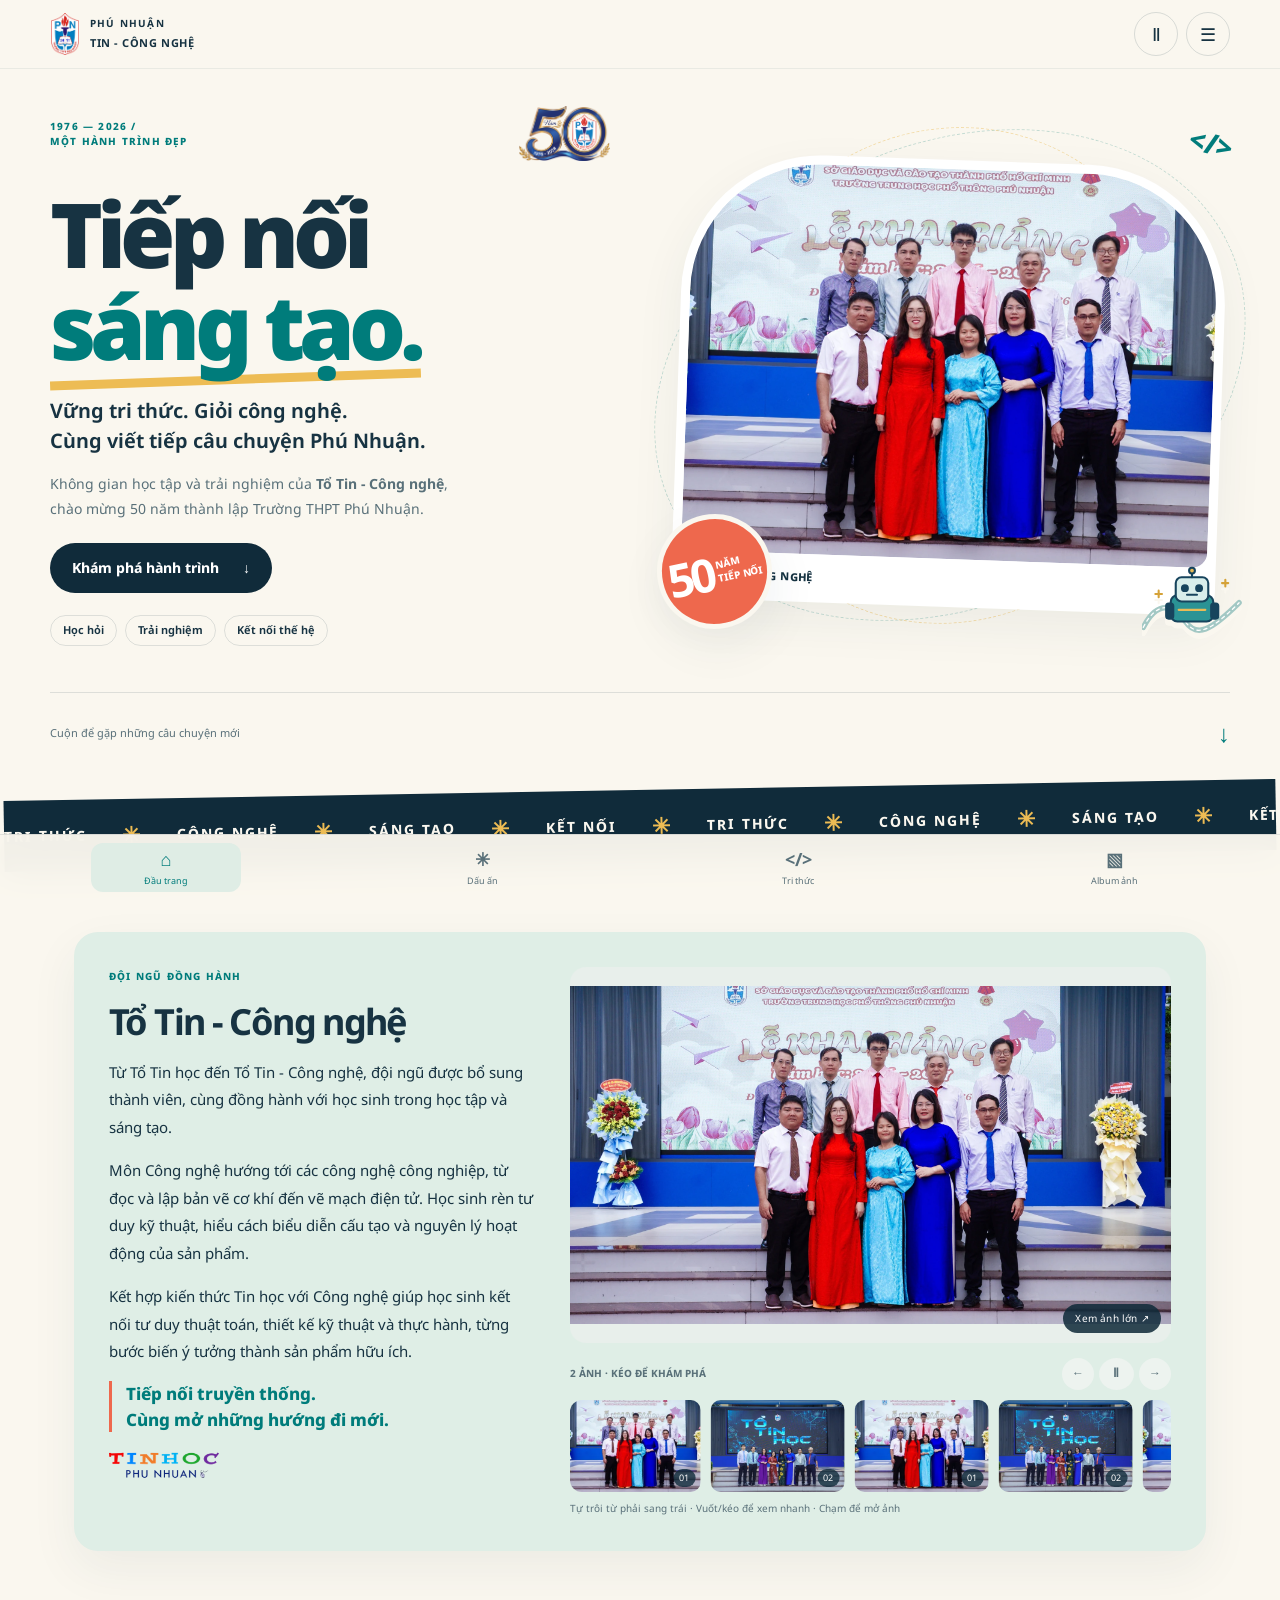
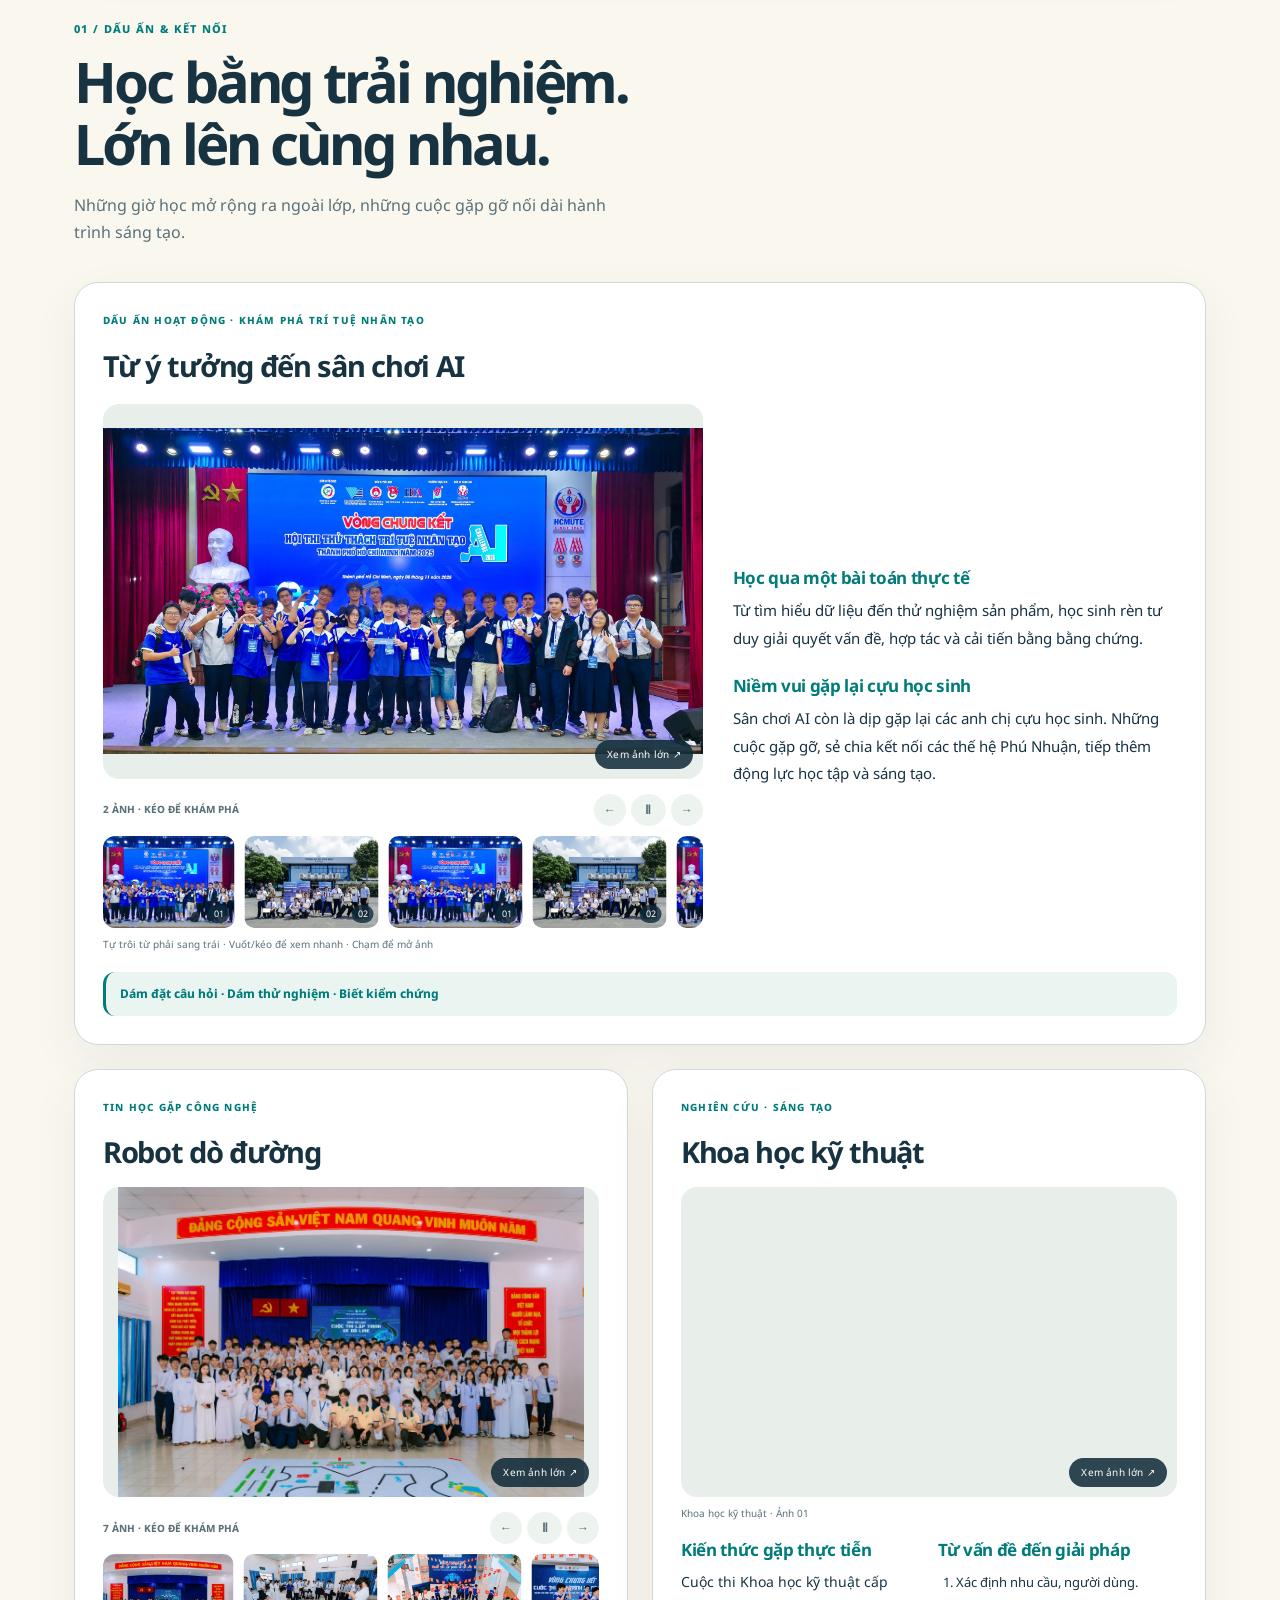
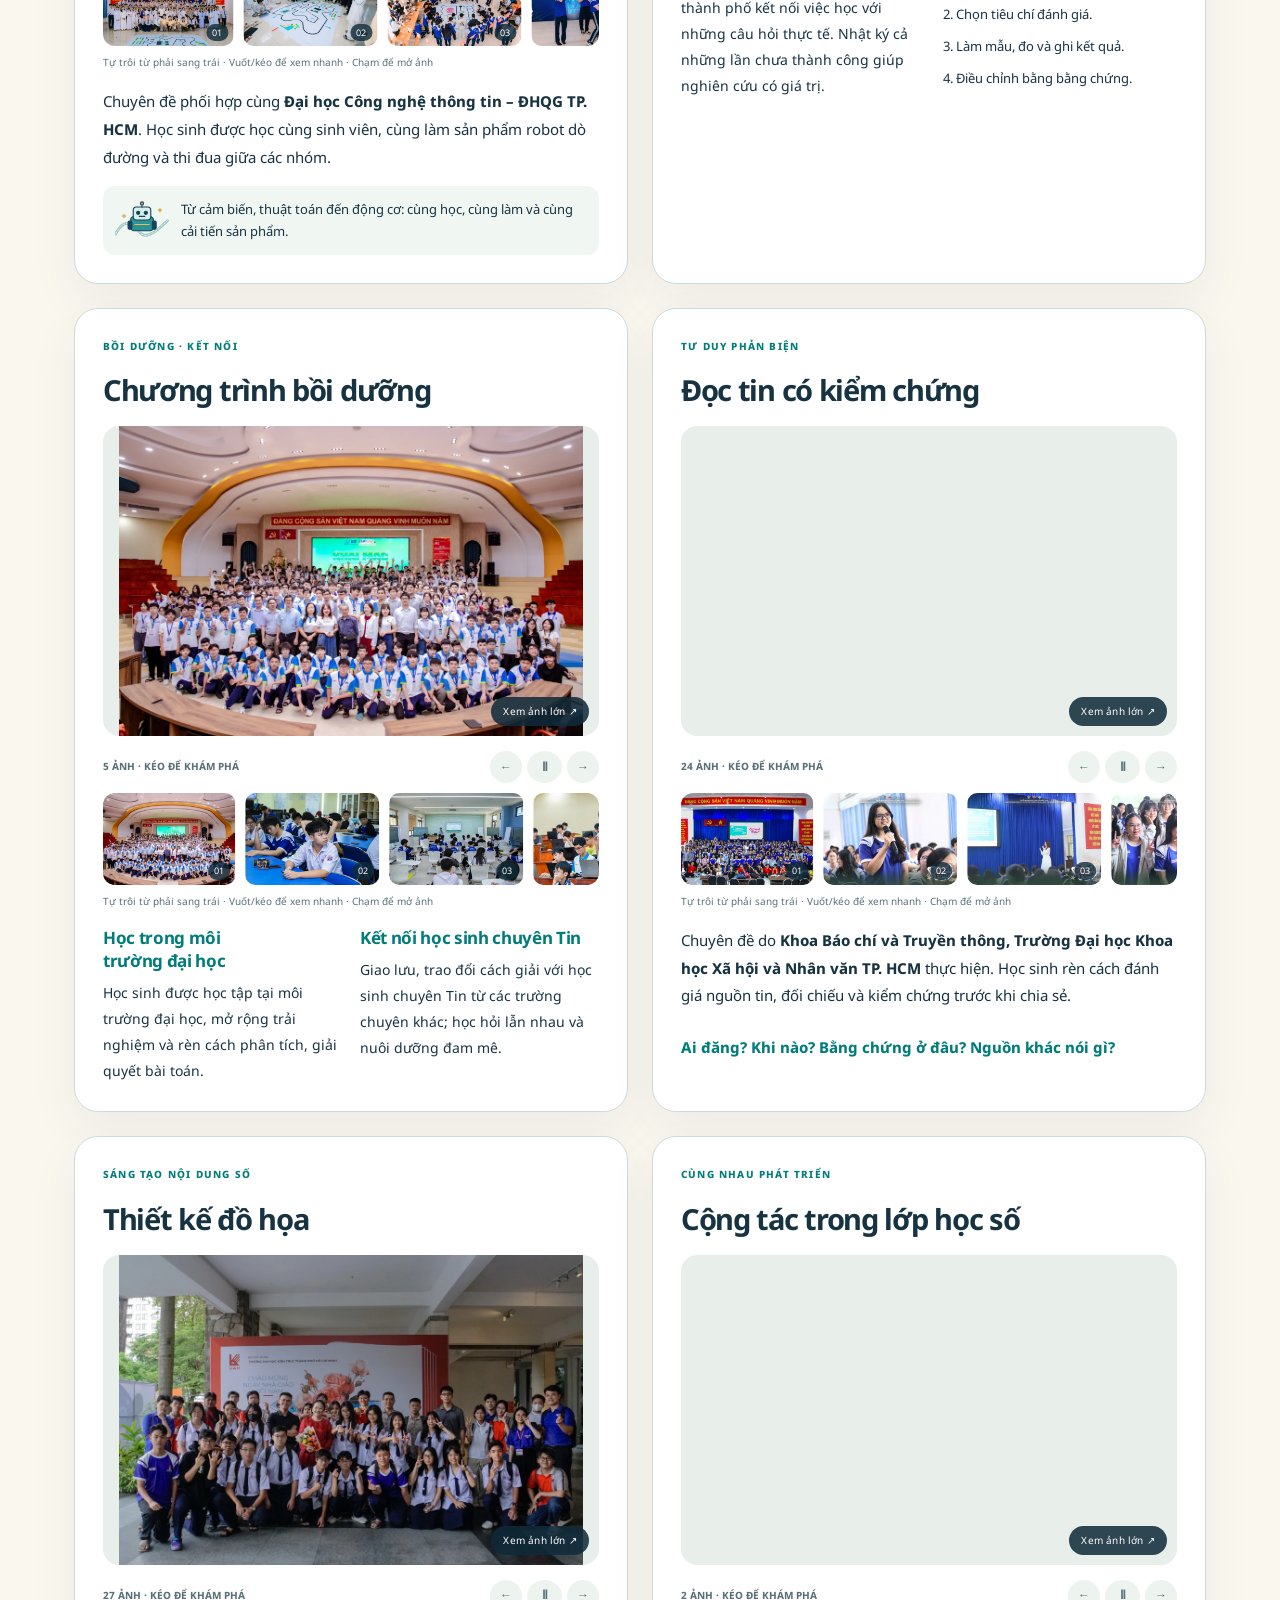
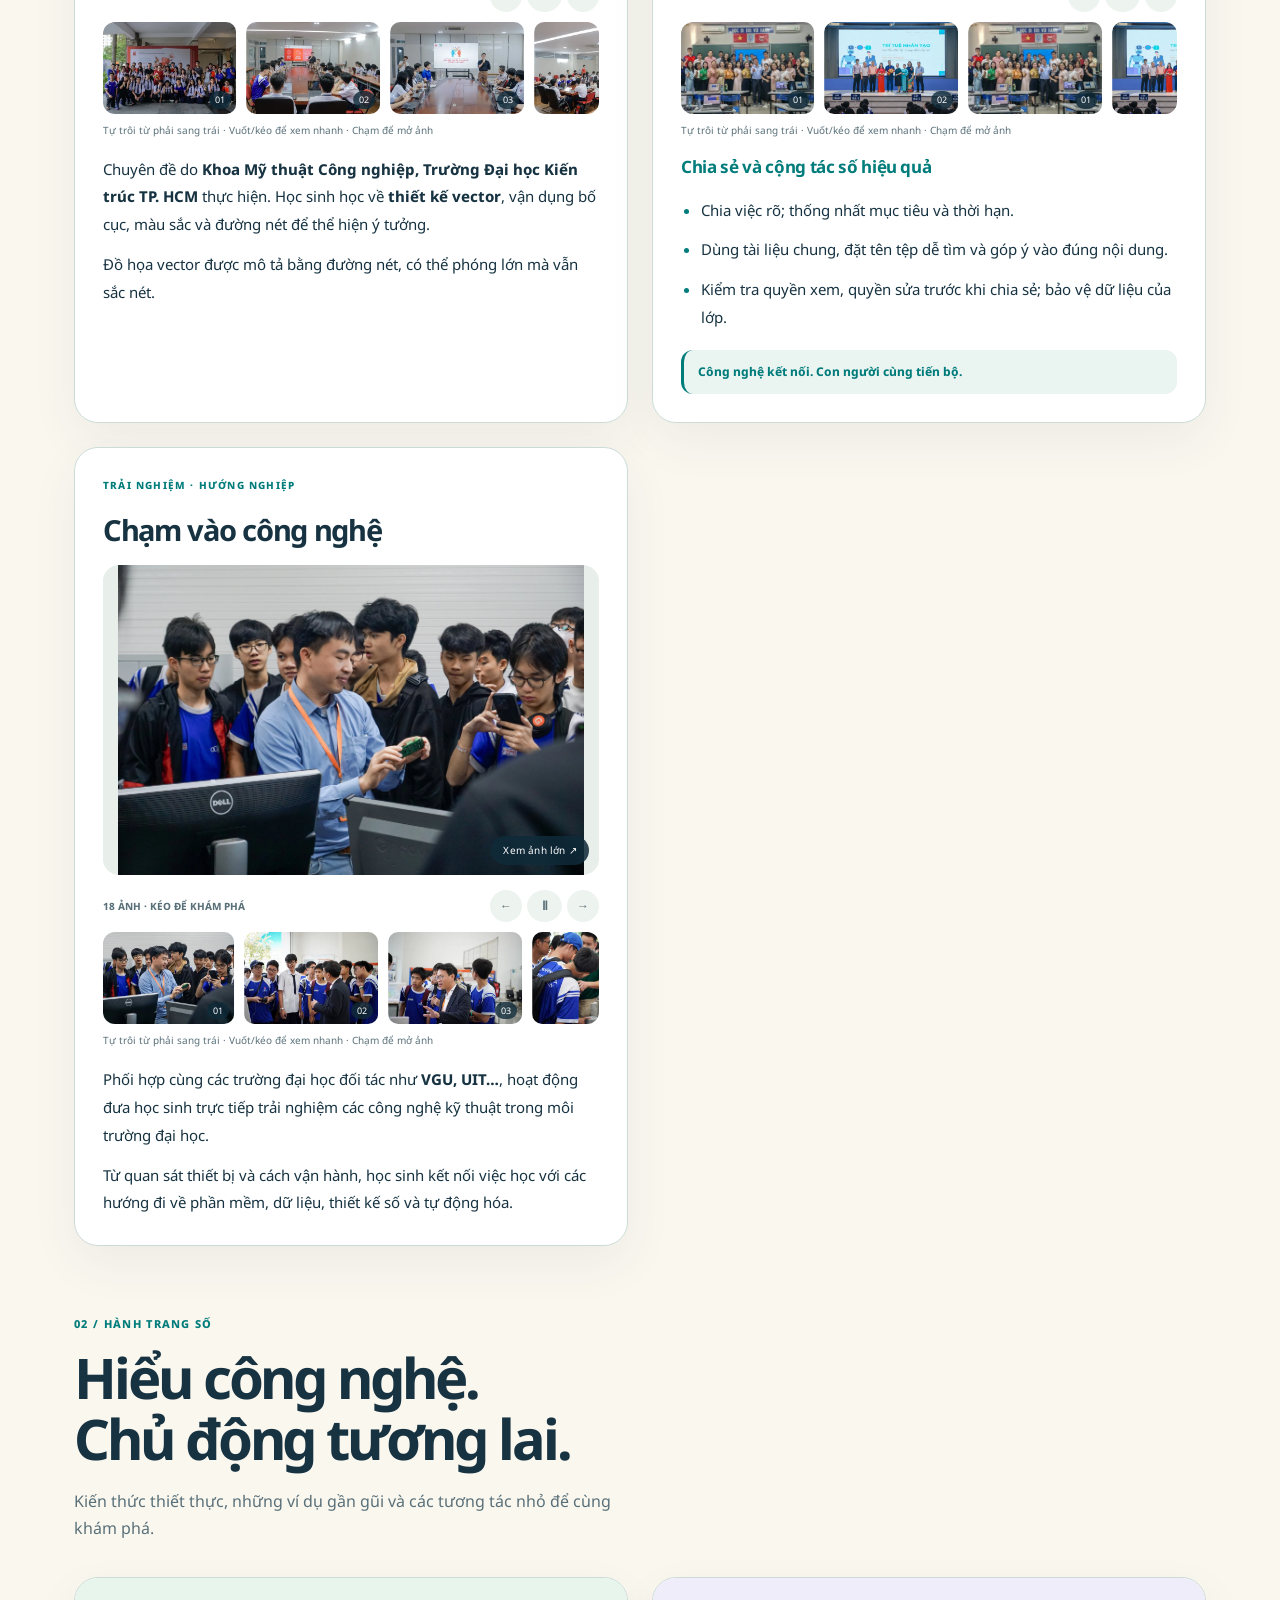
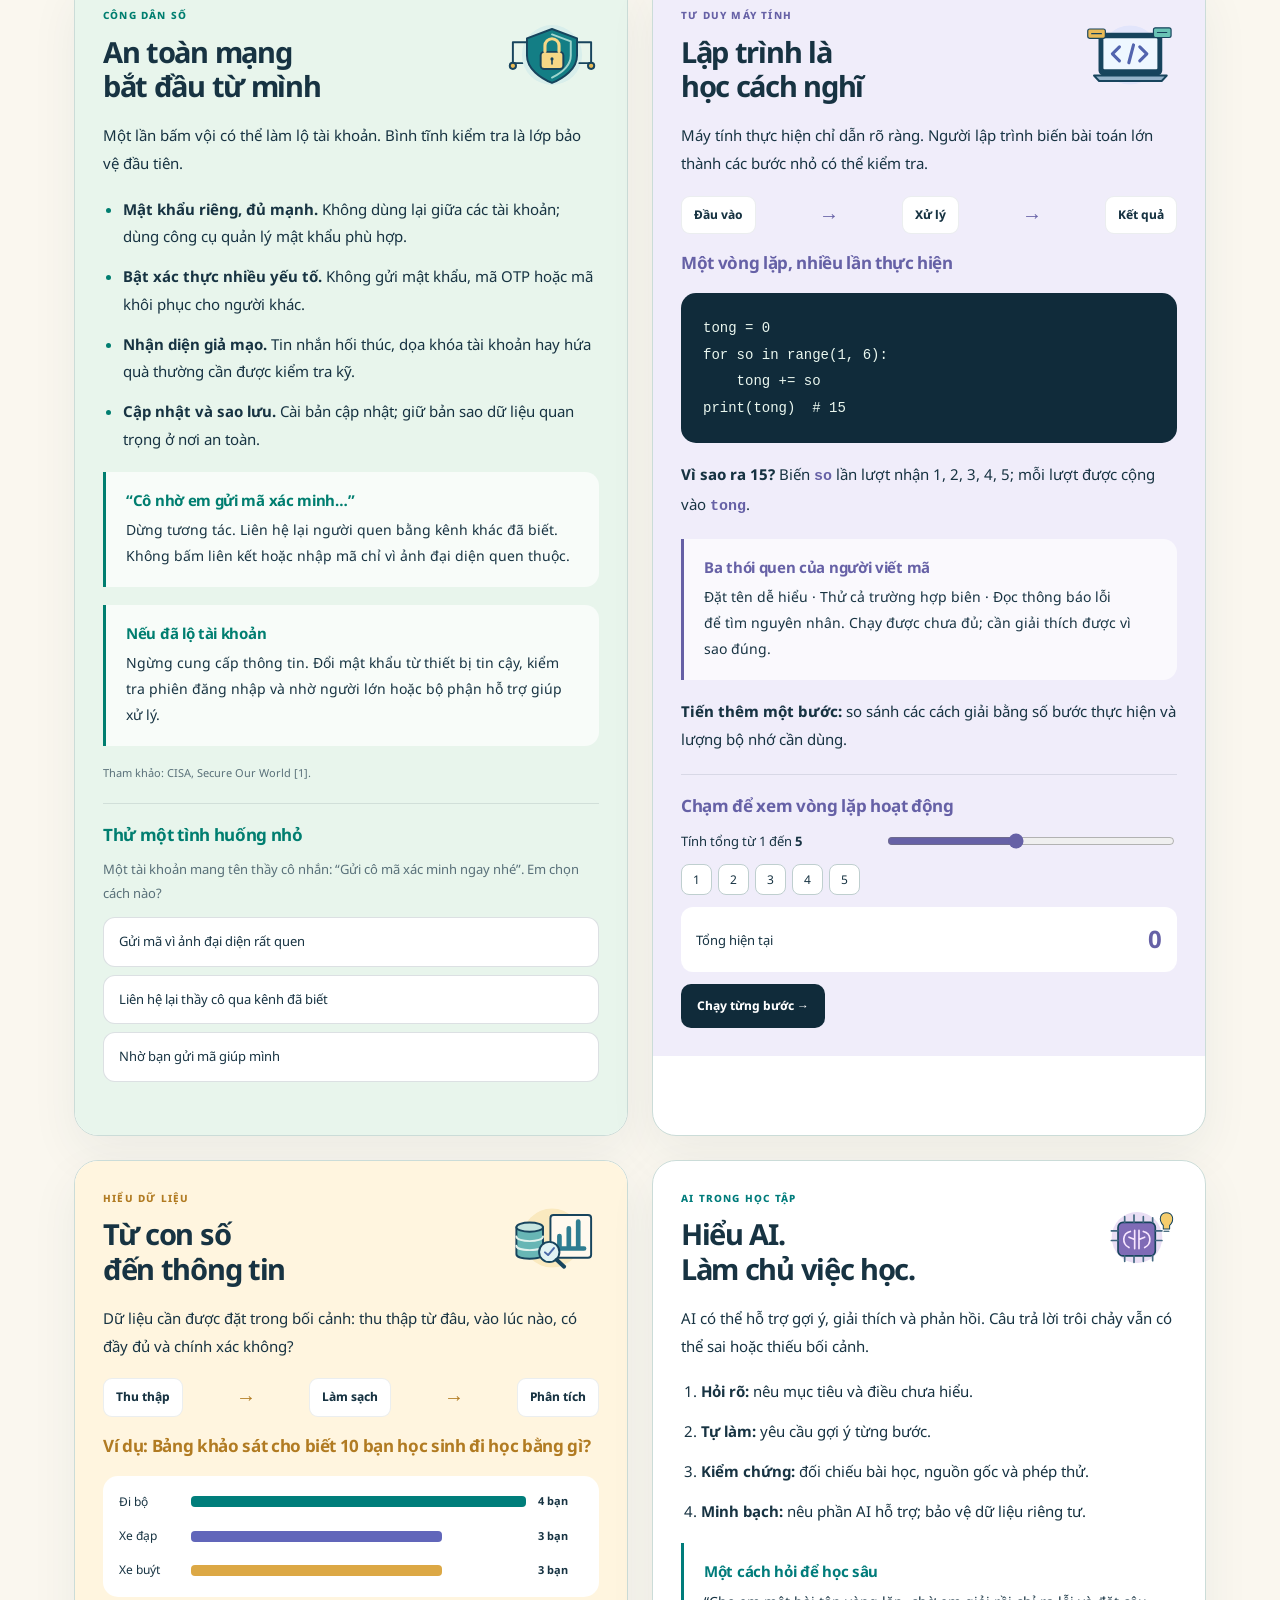
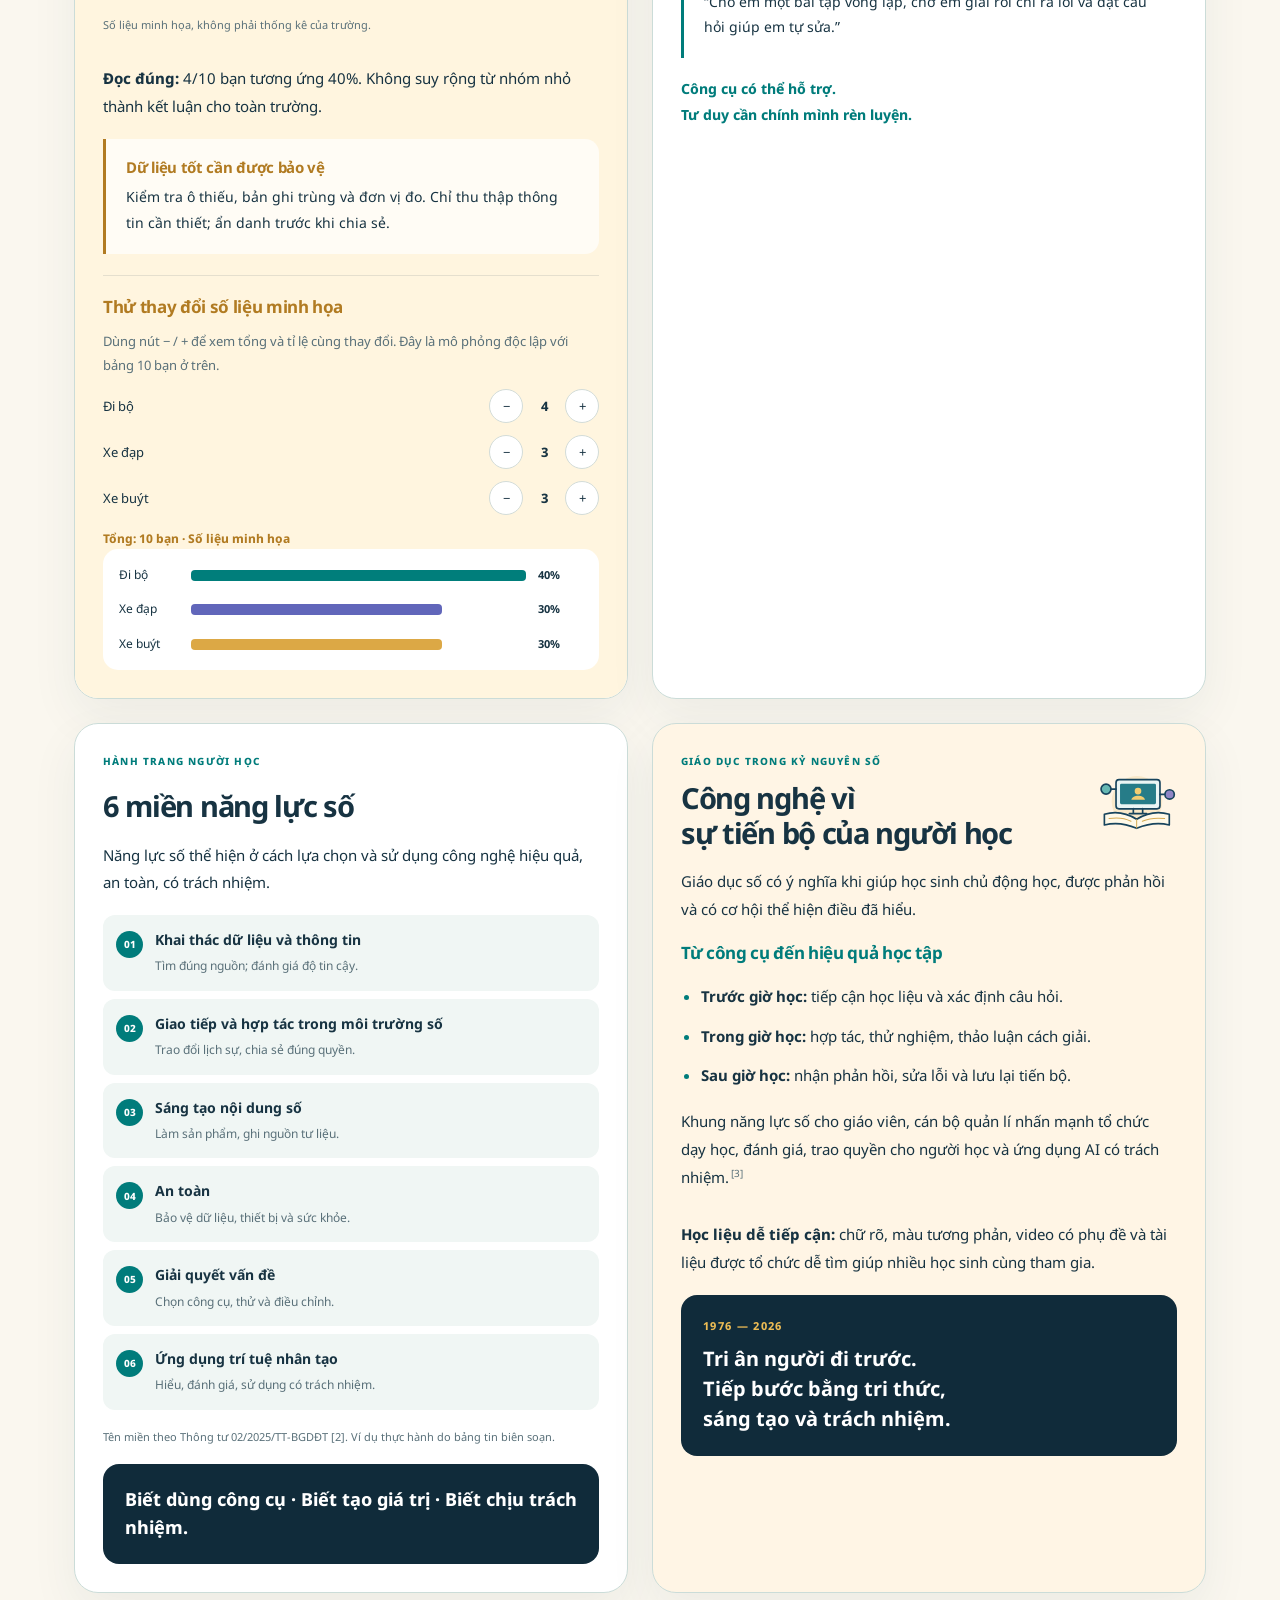
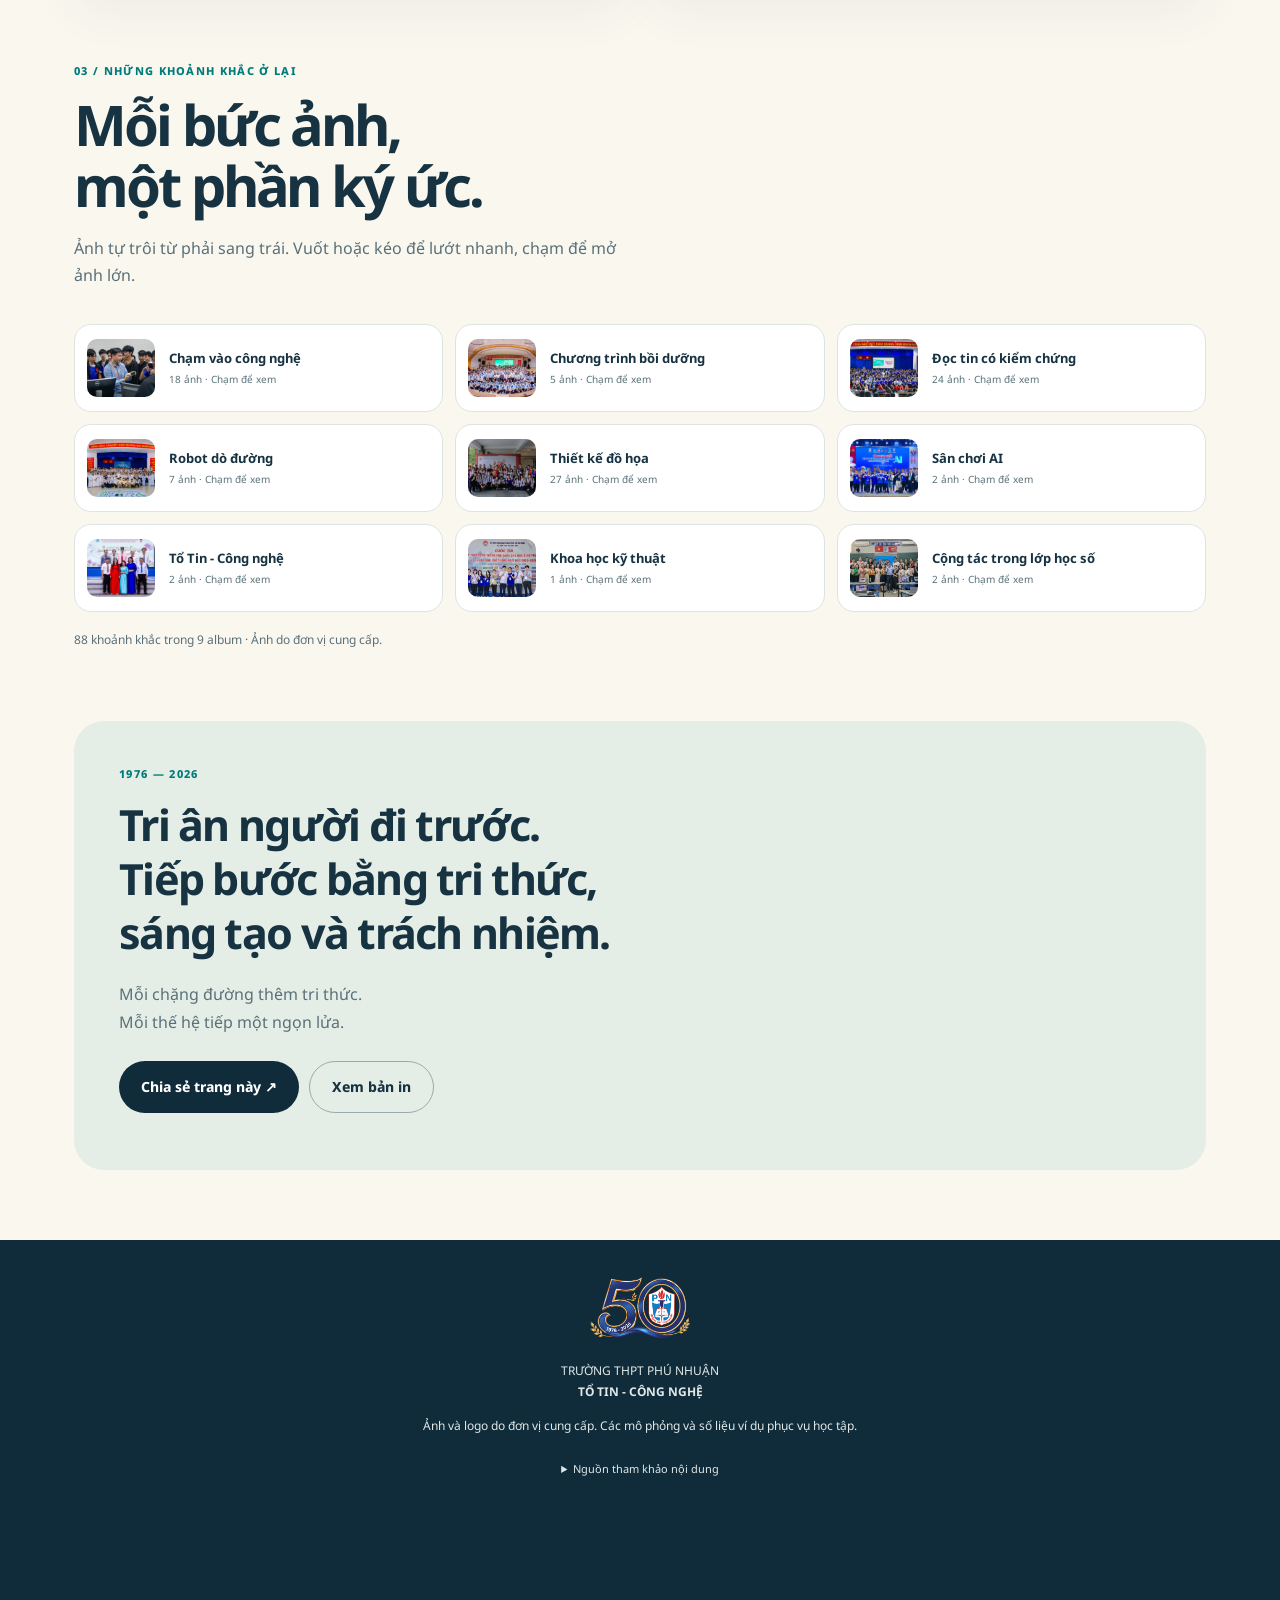
==== mobile/index.html @ dbf0ee85 "Add animated mobile edition with 88 photos, draggable galleries and learning interactions" ====
<!doctype html>
<html lang="vi">
<head><meta charset="utf-8"><meta name="viewport" content="width=device-width,initial-scale=1,viewport-fit=cover"><meta name="theme-color" content="#102b3a"><meta name="description" content="Không gian số kỷ niệm 50 năm THPT Phú Nhuận. Cùng Tổ Tin - Công nghệ khám phá hoạt động, ảnh, công nghệ và những kết nối giữa các thế hệ."><title>Tiếp nối sáng tạo · Tổ Tin - Công nghệ</title><link rel="stylesheet" href="mobile.css"><link rel="preload" href="../assets/NotoSans.ttf" as="font" type="font/ttf" crossorigin></head>
<body>
<a class="skip" href="#main">Đến nội dung</a>
<div class="reading-progress" aria-hidden="true"><i></i></div>
<header class="site-header"><a class="brand" href="#top" aria-label="Về đầu trang"><img src="../assets/logo-truong.png" alt="Trường THPT Phú Nhuận"><span>PHÚ NHUẬN<strong>TIN - CÔNG NGHỆ</strong></span></a><div class="header-actions"><button class="icon-button" id="motion-toggle" aria-pressed="false" aria-label="Tạm dừng chuyển động"><span aria-hidden="true">Ⅱ</span></button><button class="icon-button" id="menu-toggle" aria-expanded="false" aria-controls="site-menu" aria-label="Mở mục lục"><span aria-hidden="true">☰</span></button></div><nav id="site-menu" hidden><a href="#topic-02">Đội ngũ đồng hành</a><a href="#activities">Dấu ấn hoạt động</a><a href="#knowledge">Hành trang số</a><a href="#photo-map">Khám phá các album</a><a href="../">Bản in 60 × 90 cm ↗</a></nav></header>
<main id="main">
<section class="hero" id="top"><div class="hero-copy"><div class="hero-topline"><span class="eyebrow">1976 — 2026 / <span class="nowrap">MỘT HÀNH TRÌNH ĐẸP</span></span><img src="../assets/logo-50-nam.png" alt="50 năm Trường THPT Phú Nhuận"></div><h1>Tiếp nối<br><em>sáng tạo.</em></h1><p class="hero-subtitle">Vững tri thức. Giỏi công nghệ.<br>Cùng viết tiếp câu chuyện Phú Nhuận.</p><p class="hero-description">Không gian học tập và trải nghiệm của <strong>Tổ Tin - Công nghệ</strong>, chào mừng 50 năm thành lập Trường THPT Phú Nhuận.</p><a class="button primary" href="#activities">Khám phá hành trình <span aria-hidden="true">↓</span></a><div class="hero-chips"><span>Học hỏi</span><span>Trải nghiệm</span><span>Kết nối thế hệ</span></div></div><div class="hero-art"><span class="orbit orbit-one" aria-hidden="true"></span><span class="orbit orbit-two" aria-hidden="true"></span><span class="floating-code" aria-hidden="true">&lt;/&gt;</span><button class="hero-photo" data-open-gallery="team" data-index="0" aria-label="Xem ảnh lớn tập thể Tổ Tin - Công nghệ"><img src="media/team-01.webp" alt="Tập thể Tổ Tin - Công nghệ" fetchpriority="high"><span>TỔ TIN - CÔNG NGHỆ <b aria-hidden="true">↗</b></span></button><div class="anniversary-stamp"><b>50</b><span>NĂM<br>TIẾP NỐI</span></div><img class="floating-art" src="../assets/robot.svg" alt="" aria-hidden="true"></div><div class="hero-foot"><span>Cuộn để gặp những câu chuyện mới</span><span aria-hidden="true">↓</span></div></section>
<div class="ticker" aria-hidden="true"><div><span>TRI THỨC</span><i>✳</i><span>CÔNG NGHỆ</span><i>✳</i><span>SÁNG TẠO</span><i>✳</i><span>KẾT NỐI</span><i>✳</i><span>TRI THỨC</span><i>✳</i><span>CÔNG NGHỆ</span><i>✳</i><span>SÁNG TẠO</span><i>✳</i><span>KẾT NỐI</span><i>✳</i></div></div>
<div class="content-shell">
<!--APPROVED_CONTENT--><article class="story team-story reveal" id="topic-02" data-tile="02" data-category="activity"><div class="tile-body"><div class="team-intro"><p class="eyebrow">ĐỘI NGŨ ĐỒNG HÀNH</p><h2>Tổ Tin - Công nghệ</h2><p>Từ Tổ Tin học đến Tổ Tin - Công nghệ, đội ngũ được bổ sung thành viên, cùng đồng hành với học sinh trong học tập và sáng tạo.</p><p>Môn Công nghệ hướng tới các công nghệ công nghiệp, từ đọc và lập bản vẽ cơ khí đến vẽ mạch điện tử. Học sinh rèn tư duy kỹ thuật, hiểu cách biểu diễn cấu tạo và nguyên lý hoạt động của sản phẩm.</p><p>Kết hợp kiến thức Tin học với Công nghệ giúp học sinh kết nối tư duy thuật toán, thiết kế kỹ thuật và thực hành, từng bước biến ý tưởng thành sản phẩm hữu ích.</p><div class="motto">Tiếp nối truyền thống.<br>Cùng mở những hướng đi mới.</div><img class="legacy-logo" src="../assets/logo-to.png" alt="Logo Tin học Phú Nhuận được lưu giữ"></div><div class="gallery" data-gallery="team"></div></div></article><section class="chapter" id="activities"><div class="section-heading reveal"><span class="eyebrow">01 / DẤU ẤN & KẾT NỐI</span><h2>Học bằng trải nghiệm.<br>Lớn lên cùng nhau.</h2><p>Những giờ học mở rộng ra ngoài lớp, những cuộc gặp gỡ nối dài hành trình sáng tạo.</p></div><div class="activity-grid"><article class="story reveal feature" data-tile="06" id="topic-06" data-category="activity"><div class="tile-body"><p class="eyebrow">DẤU ẤN HOẠT ĐỘNG · KHÁM PHÁ TRÍ TUỆ NHÂN TẠO</p><h2>Từ ý tưởng đến sân chơi AI</h2><div class="gallery" data-gallery="ai"></div><div class="feature-story"><div class="feature-columns"><div><h3>Học qua một bài toán thực tế</h3><p>Từ tìm hiểu dữ liệu đến thử nghiệm sản phẩm, học sinh rèn tư duy giải quyết vấn đề, hợp tác và cải tiến bằng bằng chứng.</p></div><div><h3>Niềm vui gặp lại cựu học sinh</h3><p>Sân chơi AI còn là dịp gặp lại các anh chị cựu học sinh. Những cuộc gặp gỡ, sẻ chia kết nối các thế hệ Phú Nhuận, tiếp thêm động lực học tập và sáng tạo.</p></div></div></div><div class="ribbon">Dám đặt câu hỏi · Dám thử nghiệm · Biết kiểm chứng</div></div></article><article class="story reveal photo-card" data-tile="08" id="topic-08" data-category="activity"><div class="tile-body"><p class="eyebrow">TIN HỌC GẶP CÔNG NGHỆ</p><h2>Robot dò đường</h2><div class="gallery" data-gallery="robot"></div><div class="photo-notes context-copy"><p>Chuyên đề phối hợp cùng <strong>Đại học Công nghệ thông tin – ĐHQG TP. HCM</strong>. Học sinh được học cùng sinh viên, cùng làm sản phẩm robot dò đường và thi đua giữa các nhóm.</p><div class="robot-caption"><img src="../assets/robot.svg" alt="Minh họa robot dò đường"><p>Từ cảm biến, thuật toán đến động cơ: cùng học, cùng làm và cùng cải tiến sản phẩm.</p></div></div></div></article><article class="story reveal photo-card" data-tile="09" id="topic-09" data-category="activity"><div class="tile-body"><p class="eyebrow">NGHIÊN CỨU · SÁNG TẠO</p><h2>Khoa học kỹ thuật</h2><div class="gallery" data-gallery="science"></div><div class="photo-notes"><div><h3>Kiến thức gặp thực tiễn</h3><p>Cuộc thi Khoa học kỹ thuật cấp thành phố kết nối việc học với những câu hỏi thực tế. Nhật ký cả những lần chưa thành công giúp nghiên cứu có giá trị.</p></div><div><h3>Từ vấn đề đến giải pháp</h3><ol class="mini-steps"><li>Xác định nhu cầu, người dùng.</li><li>Chọn tiêu chí đánh giá.</li><li>Làm mẫu, đo và ghi kết quả.</li><li>Điều chỉnh bằng bằng chứng.</li></ol></div></div></div></article><article class="story reveal photo-card enrichment" data-tile="10" id="topic-10" data-category="activity"><div class="tile-body"><p class="eyebrow">BỒI DƯỠNG · KẾT NỐI</p><h2>Chương trình bồi dưỡng</h2><div class="gallery" data-gallery="enrichment"></div><div class="photo-notes"><div><h3>Học trong môi trường đại học</h3><p>Học sinh được học tập tại môi trường đại học, mở rộng trải nghiệm và rèn cách phân tích, giải quyết bài toán.</p></div><div><h3>Kết nối học sinh chuyên Tin</h3><p>Giao lưu, trao đổi cách giải với học sinh chuyên Tin từ các trường chuyên khác; học hỏi lẫn nhau và nuôi dưỡng đam mê.</p></div></div></div></article><article class="story reveal photo-card" data-tile="11" id="topic-11" data-category="activity"><div class="tile-body"><p class="eyebrow">TƯ DUY PHẢN BIỆN</p><h2>Đọc tin có kiểm chứng</h2><div class="gallery" data-gallery="literacy"></div><div class="photo-notes context-copy"><p>Chuyên đề do <strong>Khoa Báo chí và Truyền thông, Trường Đại học Khoa học Xã hội và Nhân văn TP. HCM</strong> thực hiện. Học sinh rèn cách đánh giá nguồn tin, đối chiếu và kiểm chứng trước khi chia sẻ.</p><p class="context-key">Ai đăng? Khi nào? Bằng chứng ở đâu? Nguồn khác nói gì?</p></div></div></article><article class="story reveal photo-card" data-tile="12" id="topic-12" data-category="activity"><div class="tile-body"><p class="eyebrow">SÁNG TẠO NỘI DUNG SỐ</p><h2>Thiết kế đồ họa</h2><div class="gallery" data-gallery="design"></div><div class="photo-notes context-copy"><p>Chuyên đề do <strong>Khoa Mỹ thuật Công nghiệp, Trường Đại học Kiến trúc TP. HCM</strong> thực hiện. Học sinh học về <strong>thiết kế vector</strong>, vận dụng bố cục, màu sắc và đường nét để thể hiện ý tưởng.</p><p>Đồ họa vector được mô tả bằng đường nét, có thể phóng lớn mà vẫn sắc nét.</p></div></div></article><article class="story reveal photo-card" data-tile="13" id="topic-13" data-category="activity"><div class="tile-body"><p class="eyebrow">CÙNG NHAU PHÁT TRIỂN</p><h2>Cộng tác trong lớp học số</h2><div class="gallery" data-gallery="teaching"></div><h3>Chia sẻ và cộng tác số hiệu quả</h3><ul class="facts short"><li>Chia việc rõ; thống nhất mục tiêu và thời hạn.</li><li>Dùng tài liệu chung, đặt tên tệp dễ tìm và góp ý vào đúng nội dung.</li><li>Kiểm tra quyền xem, quyền sửa trước khi chia sẻ; bảo vệ dữ liệu của lớp.</li></ul><div class="ribbon">Công nghệ kết nối. Con người cùng tiến bộ.</div></div></article><article class="story reveal photo-card careers" data-tile="14" id="topic-14" data-category="activity"><div class="tile-body"><p class="eyebrow">TRẢI NGHIỆM · HƯỚNG NGHIỆP</p><h2>Chạm vào công nghệ</h2><div class="gallery" data-gallery="careers"></div><div class="photo-notes context-copy"><p>Phối hợp cùng các trường đại học đối tác như <strong>VGU, UIT…</strong>, hoạt động đưa học sinh trực tiếp trải nghiệm các công nghệ kỹ thuật trong môi trường đại học.</p><p>Từ quan sát thiết bị và cách vận hành, học sinh kết nối việc học với các hướng đi về phần mềm, dữ liệu, thiết kế số và tự động hóa.</p></div></div></article></div></section><section class="chapter" id="knowledge"><div class="section-heading reveal"><span class="eyebrow">02 / HÀNH TRANG SỐ</span><h2>Hiểu công nghệ.<br>Chủ động tương lai.</h2><p>Kiến thức thiết thực, những ví dụ gần gũi và các tương tác nhỏ để cùng khám phá.</p></div><div class="knowledge-grid"><article class="story reveal knowledge security" data-tile="03" id="topic-03" data-category="knowledge"><div class="tile-body"><div class="topic-head"><div><p class="eyebrow">CÔNG DÂN SỐ</p><h2>An toàn mạng<br>bắt đầu từ mình</h2></div><img class="topic-art" src="../assets/security.svg" alt="Minh họa khiên bảo mật, khóa và thiết bị kết nối"></div><p class="lead">Một lần bấm vội có thể làm lộ tài khoản. Bình tĩnh kiểm tra là lớp bảo vệ đầu tiên.</p><ul class="facts"><li><strong>Mật khẩu riêng, đủ mạnh.</strong> Không dùng lại giữa các tài khoản; dùng công cụ quản lý mật khẩu phù hợp.</li><li><strong>Bật xác thực nhiều yếu tố.</strong> Không gửi mật khẩu, mã OTP hoặc mã khôi phục cho người khác.</li><li><strong>Nhận diện giả mạo.</strong> Tin nhắn hối thúc, dọa khóa tài khoản hay hứa quà thường cần được kiểm tra kỹ.</li><li><strong>Cập nhật và sao lưu.</strong> Cài bản cập nhật; giữ bản sao dữ liệu quan trọng ở nơi an toàn.</li></ul><div class="case"><h3>“Cô nhờ em gửi mã xác minh…”</h3><p>Dừng tương tác. Liên hệ lại người quen bằng kênh khác đã biết. Không bấm liên kết hoặc nhập mã chỉ vì ảnh đại diện quen thuộc.</p></div><div class="case"><h3>Nếu đã lộ tài khoản</h3><p>Ngừng cung cấp thông tin. Đổi mật khẩu từ thiết bị tin cậy, kiểm tra phiên đăng nhập và nhờ người lớn hoặc bộ phận hỗ trợ giúp xử lý.</p></div><p class="source">Tham khảo: CISA, Secure Our World [1].</p></div></article><article class="story reveal knowledge coding" data-tile="04" id="topic-04" data-category="knowledge"><div class="tile-body"><div class="topic-head"><div><p class="eyebrow">TƯ DUY MÁY TÍNH</p><h2>Lập trình là<br>học cách nghĩ</h2></div><img class="topic-art" src="../assets/coding.svg" alt="Minh họa máy tính với ký hiệu lập trình và các khối lệnh"></div><p>Máy tính thực hiện chỉ dẫn rõ ràng. Người lập trình biến bài toán lớn thành các bước nhỏ có thể kiểm tra.</p><div class="pipeline"><span>Đầu vào</span><b>→</b><span>Xử lý</span><b>→</b><span>Kết quả</span></div><h3>Một vòng lặp, nhiều lần thực hiện</h3><pre aria-label="Ví dụ Python tính tổng từ 1 đến 5"><code>tong = 0
for so in range(1, 6):
    tong += so
print(tong)  # 15</code></pre><p><strong>Vì sao ra 15?</strong> Biến <code>so</code> lần lượt nhận 1, 2, 3, 4, 5; mỗi lượt được cộng vào <code>tong</code>.</p><div class="case"><h3>Ba thói quen của người viết mã</h3><p>Đặt tên dễ hiểu · Thử cả trường hợp biên · Đọc thông báo lỗi để tìm nguyên nhân. Chạy được chưa đủ; cần giải thích được vì sao đúng.</p></div><p><strong>Tiến thêm một bước:</strong> so sánh các cách giải bằng số bước thực hiện và lượng bộ nhớ cần dùng.</p></div></article><article class="story reveal knowledge data" data-tile="05" id="topic-05" data-category="knowledge"><div class="tile-body"><div class="topic-head"><div><p class="eyebrow">HIỂU DỮ LIỆU</p><h2>Từ con số<br>đến thông tin</h2></div><img class="topic-art" src="../assets/data.svg" alt="Minh họa cơ sở dữ liệu, biểu đồ và kính lúp"></div><p>Dữ liệu cần được đặt trong bối cảnh: thu thập từ đâu, vào lúc nào, có đầy đủ và chính xác không?</p><div class="pipeline"><span>Thu thập</span><b>→</b><span>Làm sạch</span><b>→</b><span>Phân tích</span></div><h3>Ví dụ: Bảng khảo sát cho biết 10 bạn học sinh đi học bằng gì?</h3><div class="bar-chart" role="img" aria-label="Số liệu minh họa: đi bộ 4 bạn, xe đạp 3 bạn, xe buýt 3 bạn"><div><span>Đi bộ</span><i style="--v:100%"></i><b>4 bạn</b></div><div><span>Xe đạp</span><i style="--v:75%"></i><b>3 bạn</b></div><div><span>Xe buýt</span><i style="--v:75%"></i><b>3 bạn</b></div></div><p class="sample-note">Số liệu minh họa, không phải thống kê của trường.</p><p><strong>Đọc đúng:</strong> 4/10 bạn tương ứng 40%. Không suy rộng từ nhóm nhỏ thành kết luận cho toàn trường.</p><div class="case"><h3>Dữ liệu tốt cần được bảo vệ</h3><p>Kiểm tra ô thiếu, bản ghi trùng và đơn vị đo. Chỉ thu thập thông tin cần thiết; ẩn danh trước khi chia sẻ.</p></div></div></article><article class="story reveal ai-guide" data-tile="07" id="topic-07" data-category="knowledge"><div class="tile-body"><div class="topic-head"><div><p class="eyebrow">AI TRONG HỌC TẬP</p><h2>Hiểu AI.<br>Làm chủ việc học.</h2></div><img class="topic-art small" src="../assets/ai.svg" alt="Minh họa bộ xử lý AI và bóng đèn ý tưởng"></div><p>AI có thể hỗ trợ gợi ý, giải thích và phản hồi. Câu trả lời trôi chảy vẫn có thể sai hoặc thiếu bối cảnh.</p><ol class="compact-list"><li><strong>Hỏi rõ:</strong> nêu mục tiêu và điều chưa hiểu.</li><li><strong>Tự làm:</strong> yêu cầu gợi ý từng bước.</li><li><strong>Kiểm chứng:</strong> đối chiếu bài học, nguồn gốc và phép thử.</li><li><strong>Minh bạch:</strong> nêu phần AI hỗ trợ; bảo vệ dữ liệu riêng tư.</li></ol><div class="case"><h3>Một cách hỏi để học sâu</h3><p>“Cho em một bài tập vòng lặp, chờ em giải rồi chỉ ra lỗi và đặt câu hỏi giúp em tự sửa.”</p></div><p class="emphasis">Công cụ có thể hỗ trợ.<br>Tư duy cần chính mình rèn luyện.</p></div></article><article class="story reveal competency" data-tile="15" id="topic-15" data-category="knowledge"><div class="tile-body"><p class="eyebrow">HÀNH TRANG NGƯỜI HỌC</p><h2>6 miền năng lực số</h2><p>Năng lực số thể hiện ở cách lựa chọn và sử dụng công nghệ hiệu quả, an toàn, có trách nhiệm.</p><ol class="domains"><li><span><strong>Khai thác dữ liệu và thông tin</strong><small>Tìm đúng nguồn; đánh giá độ tin cậy.</small></span></li><li><span><strong>Giao tiếp và hợp tác trong môi trường số</strong><small>Trao đổi lịch sự, chia sẻ đúng quyền.</small></span></li><li><span><strong>Sáng tạo nội dung số</strong><small>Làm sản phẩm, ghi nguồn tư liệu.</small></span></li><li><span><strong>An toàn</strong><small>Bảo vệ dữ liệu, thiết bị và sức khỏe.</small></span></li><li><span><strong>Giải quyết vấn đề</strong><small>Chọn công cụ, thử và điều chỉnh.</small></span></li><li><span><strong>Ứng dụng trí tuệ nhân tạo</strong><small>Hiểu, đánh giá, sử dụng có trách nhiệm.</small></span></li></ol><p class="source">Tên miền theo Thông tư 02/2025/TT-BGDĐT [2]. Ví dụ thực hành do bảng tin biên soạn.</p><div class="mini-banner">Biết dùng công cụ · Biết tạo giá trị · Biết chịu trách nhiệm.</div></div></article><article class="story reveal education" data-tile="16" id="topic-16" data-category="knowledge"><div class="tile-body"><div class="topic-head"><div><p class="eyebrow">GIÁO DỤC TRONG KỶ NGUYÊN SỐ</p><h2>Công nghệ vì<br>sự tiến bộ của người học</h2></div><img class="topic-art small" src="../assets/education.svg" alt="Minh họa sách mở, máy tính và những kết nối học tập"></div><p>Giáo dục số có ý nghĩa khi giúp học sinh chủ động học, được phản hồi và có cơ hội thể hiện điều đã hiểu.</p><h3>Từ công cụ đến hiệu quả học tập</h3><ul class="facts short"><li><strong>Trước giờ học:</strong> tiếp cận học liệu và xác định câu hỏi.</li><li><strong>Trong giờ học:</strong> hợp tác, thử nghiệm, thảo luận cách giải.</li><li><strong>Sau giờ học:</strong> nhận phản hồi, sửa lỗi và lưu lại tiến bộ.</li></ul><p>Khung năng lực số cho giáo viên, cán bộ quản lí nhấn mạnh tổ chức dạy học, đánh giá, trao quyền cho người học và ứng dụng AI có trách nhiệm.<sup>[3]</sup></p><p><strong>Học liệu dễ tiếp cận:</strong> chữ rõ, màu tương phản, video có phụ đề và tài liệu được tổ chức dễ tìm giúp nhiều học sinh cùng tham gia.</p><div class="anniversary-note"><span>1976 — 2026</span><strong>Tri ân người đi trước.<br>Tiếp bước bằng tri thức,<br>sáng tạo và trách nhiệm.</strong></div></div></article></div></section><!--END_APPROVED_CONTENT-->
<section class="chapter album-map" id="photo-map"><div class="section-heading reveal"><span class="eyebrow">03 / NHỮNG KHOẢNH KHẮC Ở LẠI</span><h2>Mỗi bức ảnh,<br>một phần ký ức.</h2><p>Ảnh tự trôi từ phải sang trái. Vuốt hoặc kéo để lướt nhanh, chạm để mở ảnh lớn.</p></div><div class="album-buttons" id="album-buttons"></div><p class="gallery-total" id="gallery-total" aria-live="polite"></p></section>
<section class="closing-section reveal"><span class="eyebrow">1976 — 2026</span><h2>Tri ân người đi trước.<br>Tiếp bước bằng tri thức,<br>sáng tạo và trách nhiệm.</h2><p>Mỗi chặng đường thêm tri thức.<br>Mỗi thế hệ tiếp một ngọn lửa.</p><div class="closing-actions"><button class="button primary" id="share-page">Chia sẻ trang này ↗</button><a class="button outline" href="../">Xem bản in</a></div><p id="share-status" role="status"></p></section>
</div></main>
<footer class="site-footer"><img src="../assets/logo-50-nam.png" alt="Kỷ niệm 50 năm THPT Phú Nhuận"><p>TRƯỜNG THPT PHÚ NHUẬN<br><strong>TỔ TIN - CÔNG NGHỆ</strong></p><p>Ảnh và logo do đơn vị cung cấp. Các mô phỏng và số liệu ví dụ phục vụ học tập.</p><details><summary>Nguồn tham khảo nội dung</summary><ul><li><a href="https://www.cisa.gov/secure-our-world">[1] CISA · Secure Our World</a></li><li><a href="https://baochinhphu.vn/bo-giao-duc-va-dao-tao-ban-hanh-khung-nang-luc-so-cho-nguoi-hoc-102250206093701931.htm">[2] Khung năng lực số cho người học · Thông tư 02/2025/TT-BGDĐT</a></li><li><a href="https://xaydungchinhsach.chinhphu.vn/thong-tu-so-18-2026-tt-bgddt-quy-dinh-khung-nang-luc-so-doi-voi-giao-vien-can-bo-quan-li-11926040316034855.htm">[3] Khung năng lực số cho giáo viên, cán bộ quản lí · Thông tư 18/2026/TT-BGDĐT</a></li><li><a href="https://moet.gov.vn/content/vanban/Lists/VBPQ/Attachments/1483/vbhn-chuong-trinh-tong-the.pdf">[4] Chương trình giáo dục phổ thông · Bộ GDĐT</a></li></ul></details></footer>
<nav class="bottom-nav" aria-label="Điều hướng nhanh"><a href="#top" class="active"><span aria-hidden="true">⌂</span>Đầu trang</a><a href="#activities"><span aria-hidden="true">✳</span>Dấu ấn</a><a href="#knowledge"><span aria-hidden="true">&lt;/&gt;</span>Tri thức</a><a href="#photo-map"><span aria-hidden="true">▧</span>Album ảnh</a></nav>
<button class="back-top" id="back-top" aria-label="Về đầu trang">↑</button>
<dialog id="photo-viewer" aria-label="Xem ảnh lớn"><div class="viewer-toolbar"><span id="viewer-count"></span><div><button class="icon-button" id="viewer-zoom" aria-pressed="false" aria-label="Phóng to ảnh">＋</button><button class="icon-button" id="viewer-close" aria-label="Đóng ảnh">✕</button></div></div><div class="viewer-stage" id="viewer-stage"><img id="viewer-image" alt=""></div><div class="viewer-bottom"><button class="icon-button" id="viewer-prev" aria-label="Ảnh trước">←</button><p id="viewer-caption" aria-live="polite"></p><button class="icon-button" id="viewer-next" aria-label="Ảnh tiếp theo">→</button></div><p class="viewer-hint">Vuốt để chuyển ảnh · Nhấn ＋ để xem chi tiết</p></dialog>
<noscript><div class="noscript">Nội dung bài viết vẫn có thể đọc khi tắt JavaScript. Bật JavaScript để mở album ảnh và dùng các tương tác, hoặc <a href="../">xem bản in đầy đủ</a>.</div></noscript>
<script src="mobile.js" defer></script>
</body></html>
---- mobile/mobile.css ----
@font-face{font-family:Noto;src:url('../assets/NotoSans.ttf') format('truetype');font-weight:100 900;font-display:swap}
:root{--navy:#102b3a;--teal:#007c7b;--coral:#ee684d;--gold:#edbc54;--paper:#faf7ef;--ink:#173342;--muted:#597079;--line:#dce5e2;--radius:24px;--shadow:0 18px 48px #183f5010}*{box-sizing:border-box}html{scroll-behavior:smooth;scroll-padding-top:92px}body{margin:0;background:var(--paper);color:var(--ink);font-family:Noto,Arial,sans-serif;font-size:16px;line-height:1.7}body.modal-open{overflow:hidden}button,input,a{-webkit-tap-highlight-color:transparent}button,input{font:inherit}button,a{touch-action:manipulation}button{cursor:pointer}button:disabled{cursor:default;opacity:.5}a{color:inherit}img{display:block;max-width:100%;height:auto}button:focus-visible,a:focus-visible,summary:focus-visible,input:focus-visible{outline:3px solid var(--coral);outline-offset:5px}h1,h2,h3,p,figure,pre{margin:0}h1,h2,h3{line-height:1.15;text-wrap:balance;letter-spacing:-.04em}p{text-wrap:pretty}h2{font-size:clamp(27px,3.3vw,40px)}h3{font-size:19px;letter-spacing:-.025em}button{border:0}button:not(.button){color:inherit}::selection{background:#f4cd83;color:var(--navy)}[hidden]{display:none!important}.skip{position:fixed;left:12px;top:-100px;z-index:200;background:#fff;padding:12px}.skip:focus{top:10px}.reading-progress{position:fixed;inset:0 0 auto;height:3px;z-index:102;background:transparent}.reading-progress i{display:block;height:100%;width:0;background:var(--coral)}.site-header{position:sticky;top:0;z-index:80;display:flex;align-items:center;justify-content:space-between;gap:12px;padding:12px max(20px,calc((100vw - 1180px)/2));background:#faf7eff2;border-bottom:1px solid #15384612;backdrop-filter:blur(16px)}.brand{display:flex;align-items:center;gap:10px;text-decoration:none;font-size:10px;letter-spacing:.12em;font-weight:700}.brand img{width:30px;height:42px;object-fit:contain}.brand strong{display:block;font-size:11px;letter-spacing:.05em;margin-top:2px}.header-actions{display:flex;gap:8px}.icon-button{display:grid;place-items:center;min-width:44px;min-height:44px;flex-shrink:0;border:1px solid #16374626!important;background:transparent;border-radius:50%;font-size:20px;line-height:1}.site-header .icon-button{font-size:18px}.site-header nav{position:absolute;top:calc(100% + 8px);right:max(16px,calc((100vw - 1180px)/2));width:min(330px,calc(100vw - 32px));padding:12px;background:var(--navy);color:white;border-radius:20px;box-shadow:0 15px 40px #102b3a30}.site-header nav a{display:block;padding:13px 16px;text-decoration:none;border-radius:10px}.site-header nav a:hover{background:#ffffff12}.eyebrow{display:block;color:var(--teal);font-size:11px;font-weight:800;letter-spacing:.12em;line-height:1.5}.button{display:inline-flex;align-items:center;justify-content:center;gap:24px;min-height:50px;padding:13px 22px;border-radius:50px;font-size:14px;font-weight:750;text-decoration:none;transition:transform .2s,background .2s}.button:active{transform:scale(.97)}.button.primary{background:var(--navy);color:white}.button.primary:hover{background:var(--teal)}.button.outline{border:1px solid #9aabae;background:transparent}.hero{position:relative;max-width:1240px;margin:auto;padding:36px 30px 0;display:grid;grid-template-columns:1fr 1fr;gap:38px 60px;overflow:hidden}.hero-topline{display:flex;gap:16px;align-items:center;justify-content:space-between;margin-bottom:25px}.hero-topline .eyebrow{font-size:10px;max-width:210px}.hero-topline>img{width:91px;height:57px;object-fit:contain}.hero h1{font-size:clamp(58px,7vw,94px);font-weight:900;line-height:1.03;letter-spacing:-.065em}.hero h1 em{font-style:normal;color:var(--teal);position:relative}.hero h1 em:after{content:'';display:block;position:absolute;height:9px;bottom:2px;left:0;right:0;background:var(--gold);z-index:-1;transform:rotate(-2deg)}.hero-subtitle{font-size:20px;font-weight:650;line-height:1.5;margin-top:24px}.hero-description{font-size:14px;line-height:1.8;color:var(--muted);max-width:430px;margin:15px 0 22px}.hero-chips{display:flex;gap:8px;flex-wrap:wrap;margin-top:22px}.hero-chips span{border:1px solid #17334220;padding:5px 12px;font-size:11px;border-radius:30px;font-weight:650}.hero-art{position:relative;align-self:center;padding:40px 8px 25px}.hero-photo{position:relative;display:block;background:white;border-radius:140px 140px 22px 22px;padding:9px;width:100%;box-shadow:var(--shadow);transform:rotate(2deg);transition:transform .35s}.hero-photo:hover{transform:rotate(0deg)}.hero-photo>img{width:100%;aspect-ratio:1.35;object-fit:cover;border-radius:130px 130px 15px 15px}.hero-photo>span{display:flex;align-items:center;justify-content:space-between;gap:10px;text-align:left;font-size:11px;font-weight:800;padding:12px 10px 3px;letter-spacing:.04em}.hero-photo b{font-size:24px;line-height:1}.anniversary-stamp{position:absolute;bottom:2px;left:-13px;border-radius:50%;background:var(--coral);color:white;width:115px;height:115px;display:flex;align-items:center;justify-content:center;gap:5px;transform:rotate(-12deg);border:5px solid var(--paper);box-shadow:var(--shadow)}.anniversary-stamp>b{font-size:46px;letter-spacing:-.08em;line-height:1}.anniversary-stamp span{font-size:10px;font-weight:800;line-height:1.4}.floating-art{position:absolute;right:-12px;bottom:-6px;width:100px;filter:drop-shadow(0 6px 0 #faf7ef);animation:float 6s ease-in-out infinite}.floating-code{position:absolute;right:-3px;top:0;font-size:28px;font-weight:850;color:var(--teal);transform:rotate(15deg);animation:float 7s ease-in-out infinite}.orbit{position:absolute;inset:5% -5%;border:1px dashed #20867d40;border-radius:50%;transform:rotate(-25deg);z-index:-1}.orbit-two{inset:1% 8%;transform:rotate(22deg);border-color:#ebba5370}.hero-foot{grid-column:1/-1;display:flex;justify-content:space-between;align-items:center;border-top:1px solid #17334220;padding:20px 0 25px;margin-top:8px;font-size:11px;color:var(--muted)}.hero-foot>span:last-child{font-size:24px;color:var(--teal)}.ticker{overflow:hidden;background:var(--navy);color:var(--paper);padding:17px 0;margin-top:12px;transform:rotate(-1deg);width:100%;}.ticker>div{display:flex;width:max-content;align-items:center;gap:35px;animation:ticker 30s linear infinite;font-size:14px;font-weight:750;letter-spacing:.14em}.ticker i{font-style:normal;color:var(--gold);font-size:22px}.content-shell{max-width:1180px;margin:auto;padding:70px 24px 0}.chapter{padding-top:70px;scroll-margin-top:90px}.section-heading{margin-bottom:35px;max-width:650px}.section-heading .eyebrow{margin-bottom:14px}.section-heading h2{font-size:clamp(34px,4.8vw,56px);line-height:1.1;letter-spacing:-.055em}.section-heading p{color:var(--muted);max-width:560px;margin-top:18px}.activity-grid{display:grid;grid-template-columns:1fr 1fr;gap:24px}.story{--accent:var(--teal);position:relative;border-radius:var(--radius);border:1px solid #cbdcd8;box-shadow:var(--shadow);background:white;min-width:0;overflow:hidden;scroll-margin-top:92px}.story .tile-body{padding:28px;display:flex;flex-direction:column;gap:18px;min-width:0}.story .eyebrow{color:var(--accent);font-size:10px}.story h2{font-size:29px;line-height:1.2;letter-spacing:-.045em}.story h3{color:var(--accent);line-height:1.35;font-size:17px;letter-spacing:-.02em}.story p,.story li{font-size:15px;line-height:1.85}.story p+p{margin-top:12px}.story h3+p{margin-top:7px}.story p strong{font-weight:750}.story figure{margin:0}.story sup{font-size:10px;margin-left:2px;color:var(--muted)}.source{font-size:11px!important;line-height:1.7!important;color:var(--muted)}.story .ribbon{padding:12px 14px;background:#eaf4f1;border-radius:12px;border-left:3px solid var(--accent);font-size:12px;font-weight:750;color:var(--accent);line-height:1.7}.team-story{border:0;background:#dfeee6;margin-bottom:0}.team-story .tile-body{display:grid;grid-template-columns:.85fr 1.2fr;gap:35px;padding:35px}.team-intro{display:flex;flex-direction:column;gap:15px}.team-intro h2{font-size:36px}.team-intro p+p{margin-top:0}.team-intro .legacy-logo{width:110px;height:auto;margin-top:5px}.motto{border-left:3px solid var(--coral);padding-left:14px;color:var(--teal);font-size:17px;font-weight:800;line-height:1.5}.feature{grid-column:1/-1}.feature .tile-body{display:grid;grid-template-columns:1.35fr 1fr;gap:20px 30px}.feature .tile-body>.eyebrow,.feature .tile-body>h2,.feature .tile-body>.ribbon{grid-column:1/-1}.feature .gallery{grid-column:1;grid-row:3}.feature .feature-story{grid-column:2;grid-row:3;align-self:center}.feature-columns{display:flex;flex-direction:column;gap:22px}.photo-notes{display:grid;grid-template-columns:1fr 1fr;gap:18px}.photo-notes.context-copy{display:block}.photo-notes p{font-size:14px}.photo-notes.context-copy p{font-size:15px}.note-title,.robot-caption{display:flex;align-items:center;gap:12px}.robot-caption img,.note-title img{width:54px;height:45px;object-fit:contain;flex-shrink:0}.robot-caption{margin-top:14px!important;padding:12px;background:#f0f7f3;border-radius:12px}.robot-caption p{font-size:13px!important;line-height:1.7}.context-key{font-weight:750;color:var(--teal);padding-top:12px}.mini-steps{margin:8px 0 0;padding-left:18px}.mini-steps li{font-size:13px;margin-bottom:8px}.knowledge-grid{display:grid;grid-template-columns:repeat(2,minmax(0,1fr));gap:24px}.knowledge .tile-body{background:#f4f8ff}.knowledge.security{--accent:#007e70}.knowledge.security .tile-body{background:#e8f5ec}.knowledge.coding{--accent:#6661a6}.knowledge.coding .tile-body{background:#f0edfa}.knowledge.data{--accent:#b17b22}.knowledge.data .tile-body{background:#fff5df}.topic-head{display:flex;align-items:center;justify-content:space-between;gap:15px}.topic-head .eyebrow{margin-bottom:10px}.topic-art{width:94px;height:83px;object-fit:contain;flex-shrink:0}.topic-art.small{width:80px;height:75px}.facts,.compact-list{display:flex;flex-direction:column;gap:12px;margin:0;padding-left:20px}.facts li::marker{color:var(--accent)}.case{padding:18px 20px;background:#ffffffb3;border-left:3px solid var(--accent);border-radius:0 14px 14px 0}.case h3{font-size:15px}.case p{font-size:14px;margin-top:7px}.pipeline{display:flex;align-items:center;justify-content:space-between;gap:6px;font-size:12px;font-weight:750}.pipeline span{padding:8px 12px;background:white;border:1px solid #17334215;border-radius:9px}.pipeline b{color:var(--accent);font-size:20px}pre{background:var(--navy);color:#eaf7ef;padding:22px;border-radius:15px;white-space:pre-wrap;font:14px/1.9 Consolas,'Courier New',monospace;overflow-x:auto}p code{font-weight:750;color:var(--accent)}.bar-chart{padding:16px;background:white;border-radius:15px;display:flex;flex-direction:column;gap:14px}.bar-chart>div{display:grid;grid-template-columns:60px 1fr 45px;gap:12px;align-items:center;font-size:12px}.bar-chart i{height:11px;border-radius:4px;background:#007e7b;width:var(--v);transform-origin:left;animation:bar-in 1.3s both}.bar-chart>div:nth-child(2) i{background:#6166ba}.bar-chart>div:nth-child(3) i{background:#dca845}.bar-chart b{font-size:11px;white-space:nowrap}.sample-note{font-size:11px!important;color:var(--muted)}.domains{list-style:none;counter-reset:domain;display:flex;flex-direction:column;gap:8px;margin:0;padding:0}.domains li{counter-increment:domain;position:relative;padding:14px 16px 14px 52px;border-radius:12px;background:#f0f6f4;cursor:pointer;transition:background .2s}.domains li:before{content:counter(domain,decimal-leading-zero);position:absolute;left:13px;top:16px;width:27px;height:27px;display:grid;place-items:center;color:white;background:var(--teal);border-radius:50%;font-size:10px;font-weight:800}.domains strong{display:block;font-size:14px;line-height:1.6}.domains small{display:block;font-size:12px;line-height:1.7;margin-top:5px;color:var(--muted)}.domains li.selected{background:#d7eee4}.mini-banner,.anniversary-note{background:var(--navy);color:white;padding:22px;border-radius:16px;font-size:18px;font-weight:750;line-height:1.55}.anniversary-note>span{display:block;font-size:11px;color:var(--gold);margin-bottom:10px;letter-spacing:.12em}.anniversary-note strong{font-size:20px;line-height:1.5}.education{background:#fff5e5}.emphasis{color:var(--accent);font-weight:750;font-size:14px!important}.swatches,.paired-small{display:none}.gallery{min-width:0}.cover-preview{position:relative;display:block;width:100%;padding:0;border-radius:16px;background:#e8efeb;overflow:hidden}.cover-preview img{width:100%;aspect-ratio:16/10;object-fit:contain}.cover-preview:after{content:'Xem ảnh lớn ↗';position:absolute;bottom:10px;right:10px;border-radius:30px;padding:6px 12px;color:white;background:#102b3adb;font-size:10px;letter-spacing:.02em}.gallery-heading{display:flex;gap:10px;align-items:center;justify-content:space-between;margin:15px 0 10px;font-size:10px;font-weight:750;color:var(--muted)}.gallery-heading>span{min-width:0}.gallery-controls{display:flex;gap:5px;align-items:center}.gallery-controls button{min-width:32px;min-height:32px;border-radius:50%;background:#edf3ef;font-size:12px;padding:0}.gallery-controls .rail-pause{min-width:35px}.rail-viewport{overflow-x:auto;overflow-y:hidden;scrollbar-width:none;border-radius:12px;cursor:grab;overscroll-behavior-x:contain;touch-action:pan-x pan-y;-webkit-overflow-scrolling:touch}.rail-viewport::-webkit-scrollbar{display:none}.rail-viewport.dragging{cursor:grabbing;scroll-behavior:auto}.rail-track{display:flex;width:max-content}.rail-group{display:flex;gap:10px;padding-right:10px;flex-shrink:0}.thumb{position:relative;display:block;padding:0;flex:0 0 134px;width:134px;height:92px;border-radius:10px;background:#dfe8e5;overflow:hidden;user-select:none;-webkit-user-select:none}.thumb>img{width:100%;height:100%;object-fit:cover;pointer-events:none}.thumb>span{position:absolute;bottom:5px;right:5px;color:white;background:#102b3acb;padding:2px 6px;font-size:9px;line-height:1.5;border-radius:20px}.gallery-hint{font-size:10px!important;color:var(--muted);margin-top:8px!important;line-height:1.6!important}.interactive{border-top:1px solid #1733421c;margin-top:3px;padding-top:20px}.interactive>h3{margin-bottom:10px}.interactive>p{font-size:13px;color:var(--muted)}.quiz-options{display:flex;flex-direction:column;gap:8px;margin-top:12px}.quiz-options button{padding:13px 15px;border:1px solid #17334226;border-radius:12px;text-align:left;font-size:13px;line-height:1.65;background:white}.quiz-options button.selected{background:#113f45;color:white;border-color:#113f45}.quiz-result{font-size:13px!important;margin-top:12px;min-height:1em}.simulation-head{display:flex;align-items:center;gap:12px;justify-content:space-between;font-size:13px;margin:12px 0}.simulation-head input{width:58%;accent-color:var(--accent)}.number-chips{display:flex;gap:6px;flex-wrap:wrap;margin:12px 0}.number-chips span{display:grid;place-items:center;min-width:31px;height:31px;border:1px solid #bfcfcf;background:white;border-radius:8px;font-size:12px}.number-chips span.done{background:var(--navy);color:white;border-color:var(--navy)}.simulation-output{display:flex;justify-content:space-between;align-items:center;padding:12px 15px;background:white;border-radius:12px;font-size:13px}.simulation-output strong{font-size:24px;color:var(--accent)}.mini-button{background:var(--navy);color:white!important;padding:11px 16px;border-radius:10px;min-height:44px;font-size:12px;font-weight:750}.simulation .mini-button{margin-top:12px}.data-stepper{display:grid;grid-template-columns:1fr auto auto auto;gap:10px;align-items:center;margin-top:12px;font-size:13px}.data-stepper button{width:34px;height:34px;border-radius:50%;background:white;border:1px solid #d3dcd8}.data-stepper output{min-width:22px;text-align:center;font-weight:750}.dynamic-total{display:block;margin-top:14px;font-size:12px;font-weight:750;color:var(--accent)}.album-buttons{display:grid;grid-template-columns:repeat(3,1fr);gap:12px}.album-buttons button{display:flex;align-items:center;gap:14px;text-align:left;background:white;padding:12px;border:1px solid var(--line);border-radius:17px;min-height:88px;transition:transform .2s}.album-buttons button:hover{transform:translateY(-3px)}.album-buttons img{width:68px;height:58px;object-fit:cover;border-radius:10px;flex-shrink:0}.album-buttons strong{display:block;font-size:13px;line-height:1.5}.album-buttons small{display:block;font-size:10px;color:var(--muted);margin-top:3px}.gallery-total{margin-top:18px;font-size:12px;color:var(--muted)}.closing-section{margin:70px 0;padding:45px;border-radius:30px;background:#e5eee6;position:relative;overflow:hidden}.closing-section h2{font-size:clamp(28px,4vw,43px);line-height:1.25;margin:16px 0 22px;max-width:780px}.closing-section>p{color:var(--muted)}.closing-actions{display:flex;gap:10px;flex-wrap:wrap;margin-top:25px}.closing-section #share-status{font-size:12px;margin-top:12px}.site-footer{padding:35px 24px 110px;background:var(--navy);color:#e0e8e8;text-align:center;font-size:12px}.site-footer>img{width:100px;height:65px;object-fit:contain;margin:0 auto 20px}.site-footer>p{margin:12px auto;max-width:500px;line-height:1.8}.site-footer details{max-width:700px;margin:24px auto 0;text-align:left;font-size:11px}.site-footer summary{text-align:center;cursor:pointer;min-height:35px}.site-footer li{margin:10px 0}.bottom-nav{position:fixed;bottom:0;left:0;right:0;z-index:70;background:#faf7eff5;backdrop-filter:blur(16px);border-top:1px solid #1733421c;display:flex;justify-content:space-around;gap:4px;padding:8px 10px calc(8px + env(safe-area-inset-bottom))}.bottom-nav a{font-size:9px;text-decoration:none;display:flex;flex:1;flex-direction:column;align-items:center;gap:1px;color:var(--muted);border-radius:12px;padding:4px;min-height:43px;max-width:150px}.bottom-nav a>span{font-size:18px;line-height:1.4;letter-spacing:0;font-weight:700}.bottom-nav a.active{color:var(--teal);background:#dfede5}.back-top{position:fixed;bottom:calc(85px + env(safe-area-inset-bottom));right:16px;z-index:50;width:40px;height:40px;border-radius:50%;background:var(--navy);color:white!important;box-shadow:0 4px 16px #102b3a22;opacity:0;pointer-events:none;transform:translateY(10px);transition:.25s}.back-top.visible{opacity:1;pointer-events:auto;transform:none}.noscript{padding:25px;background:#fff5df;font-size:14px}dialog{border:0;padding:0;background:#0a1d27;color:white;width:100vw;max-width:none;height:100dvh;max-height:none;inset:0;margin:0}dialog[open]{display:flex;flex-direction:column}dialog::backdrop{background:#0a1d27ef}.viewer-toolbar{display:flex;justify-content:space-between;align-items:center;padding:12px 16px;padding-top:max(12px,env(safe-area-inset-top));font-size:12px;flex-shrink:0}.viewer-toolbar>div{display:flex;gap:8px}.viewer-toolbar .icon-button,.viewer-bottom .icon-button{color:white;border-color:#ffffff30!important}.viewer-stage{flex:1;display:flex;align-items:center;justify-content:center;overflow:auto;min-height:0;touch-action:pan-x pan-y pinch-zoom}.viewer-stage>img{max-width:100%;max-height:100%;width:auto;height:auto;object-fit:contain;margin:auto}.viewer-stage.zoomed{display:block}.viewer-stage.zoomed>img{max-width:none;max-height:none;width:200%;height:auto;margin:0}.viewer-bottom{display:flex;align-items:center;justify-content:space-between;gap:12px;padding:12px 16px;flex-shrink:0}.viewer-bottom p{text-align:center;font-size:12px;line-height:1.6;flex:1}.viewer-hint{text-align:center;font-size:10px;color:#a0b8be;padding:0 12px max(20px,env(safe-area-inset-bottom));flex-shrink:0}html.motion-paused *,html.motion-paused *:before,html.motion-paused *:after{animation-play-state:paused!important;scroll-behavior:auto!important}.js-ready .reveal{opacity:0;transform:translateY(22px);transition:opacity .65s,transform .65s}.js-ready .reveal.seen{opacity:1;transform:none}@keyframes float{0%,100%{transform:translateY(0) rotate(8deg)}50%{transform:translateY(-13px) rotate(-5deg)}}@keyframes ticker{to{transform:translateX(-50%)}}@keyframes bar-in{from{transform:scaleX(0)}to{transform:scaleX(1)}}
@media(min-width:1400px){.hero{padding-top:55px}.hero-art{padding:45px 16px}.hero-photo>img{aspect-ratio:1.4}}@media(max-width:800px){.hero{grid-template-columns:1fr;padding:22px 22px 0;gap:12px}.hero-topline{margin-bottom:20px}.hero h1{font-size:clamp(56px,15vw,78px)}.hero-subtitle{font-size:18px;margin-top:20px}.hero-description{font-size:13px;max-width:510px}.hero-art{width:min(100%,470px);margin:0 auto;padding:22px 12px 35px}.hero-photo>img{aspect-ratio:1.55}.hero-foot{margin-top:10px}.anniversary-stamp{width:96px;height:96px;left:1px;bottom:8px}.anniversary-stamp>b{font-size:39px}.anniversary-stamp span{font-size:9px}.floating-art{width:85px;bottom:1px;right:0}.floating-code{right:10px;top:-1px;font-size:24px}.content-shell{padding:44px 16px 0}.chapter{padding-top:48px}.section-heading{margin-bottom:24px}.section-heading h2{font-size:37px}.section-heading p{font-size:14px;line-height:1.85;margin-top:15px}.activity-grid,.knowledge-grid{grid-template-columns:1fr;gap:20px}.story .tile-body{padding:24px 20px;gap:17px}.story h2{font-size:28px}.team-story .tile-body{display:flex;gap:22px;padding:27px 20px}.team-intro h2{font-size:32px}.team-intro p{font-size:14px}.feature .tile-body{display:flex;gap:18px}.feature .feature-story{margin-top:0}.feature-columns{display:grid;grid-template-columns:1fr 1fr;gap:18px}.feature-columns p{font-size:13px}.feature-columns h3{font-size:15px}.photo-notes{gap:17px}.photo-notes p{font-size:13px;line-height:1.85}.photo-notes h3{font-size:15px}.photo-notes.context-copy p{font-size:14px}.gallery-heading{font-size:9px}.thumb{width:132px;flex-basis:132px;height:91px}.gallery-hint{font-size:10px!important}.story .topic-head h2{font-size:28px}.topic-art{width:85px;height:80px}.topic-art.small{width:72px;height:70px}.story p,.story li{font-size:14px}.album-buttons{grid-template-columns:1fr 1fr;gap:10px}.album-buttons button{padding:10px;gap:10px;align-items:flex-start;flex-direction:column}.album-buttons img{width:100%;height:90px;object-fit:cover}.album-buttons strong{font-size:12px}.closing-section{margin:48px 0;padding:30px 23px;border-radius:24px}.closing-section h2{font-size:29px;line-height:1.3}.closing-section>p{font-size:14px}.closing-actions .button{font-size:12px;padding:13px 18px;gap:10px}.section-heading .eyebrow{font-size:10px}.ticker{padding:13px 0}.ticker>div{font-size:11px;gap:25px}.ticker i{font-size:18px}}@media(max-width:360px){.hero{padding-left:18px;padding-right:18px}.hero h1{font-size:53px}.brand strong{font-size:10px}.story .tile-body{padding:22px 16px}.story h2,.story .topic-head h2{font-size:25px}.topic-art{width:72px}.feature-columns,.photo-notes:not(.context-copy){grid-template-columns:1fr}.pipeline span{padding:7px 8px}.section-heading h2{font-size:33px}.content-shell{padding-left:12px;padding-right:12px}.gallery-heading>span{max-width:55%}}
@media(prefers-reduced-motion:reduce){html{scroll-behavior:auto}*,*:before,*:after{animation:none!important;transition:none!important}.js-ready .reveal{opacity:1;transform:none}}
@media print{.site-header,.bottom-nav,.back-top,.ticker,.gallery-controls,.interactive,.rail-viewport,.hero-art,.gallery-hint,.closing-actions{display:none!important}.js-ready .reveal{opacity:1;transform:none}.hero,.content-shell{display:block;padding:20px;max-width:none}.activity-grid,.knowledge-grid{display:block}.story{margin:20px 0;break-inside:avoid;box-shadow:none}.site-footer{padding-bottom:20px}.hero h1{font-size:40px}body{background:white}a{text-decoration:none}}

.nowrap{white-space:nowrap}.ticker{width:calc(100% - 8px);margin-left:4px}

.thumb img{transition:transform .3s}.thumb:hover img{transform:scale(1.05)}.thumb:active{opacity:.82}.motion-paused .reveal{transition:none!important}.motion-paused .bar-chart i{animation:none!important;transform:none}
@media(prefers-reduced-motion:reduce){.thumb img{transition:none}}
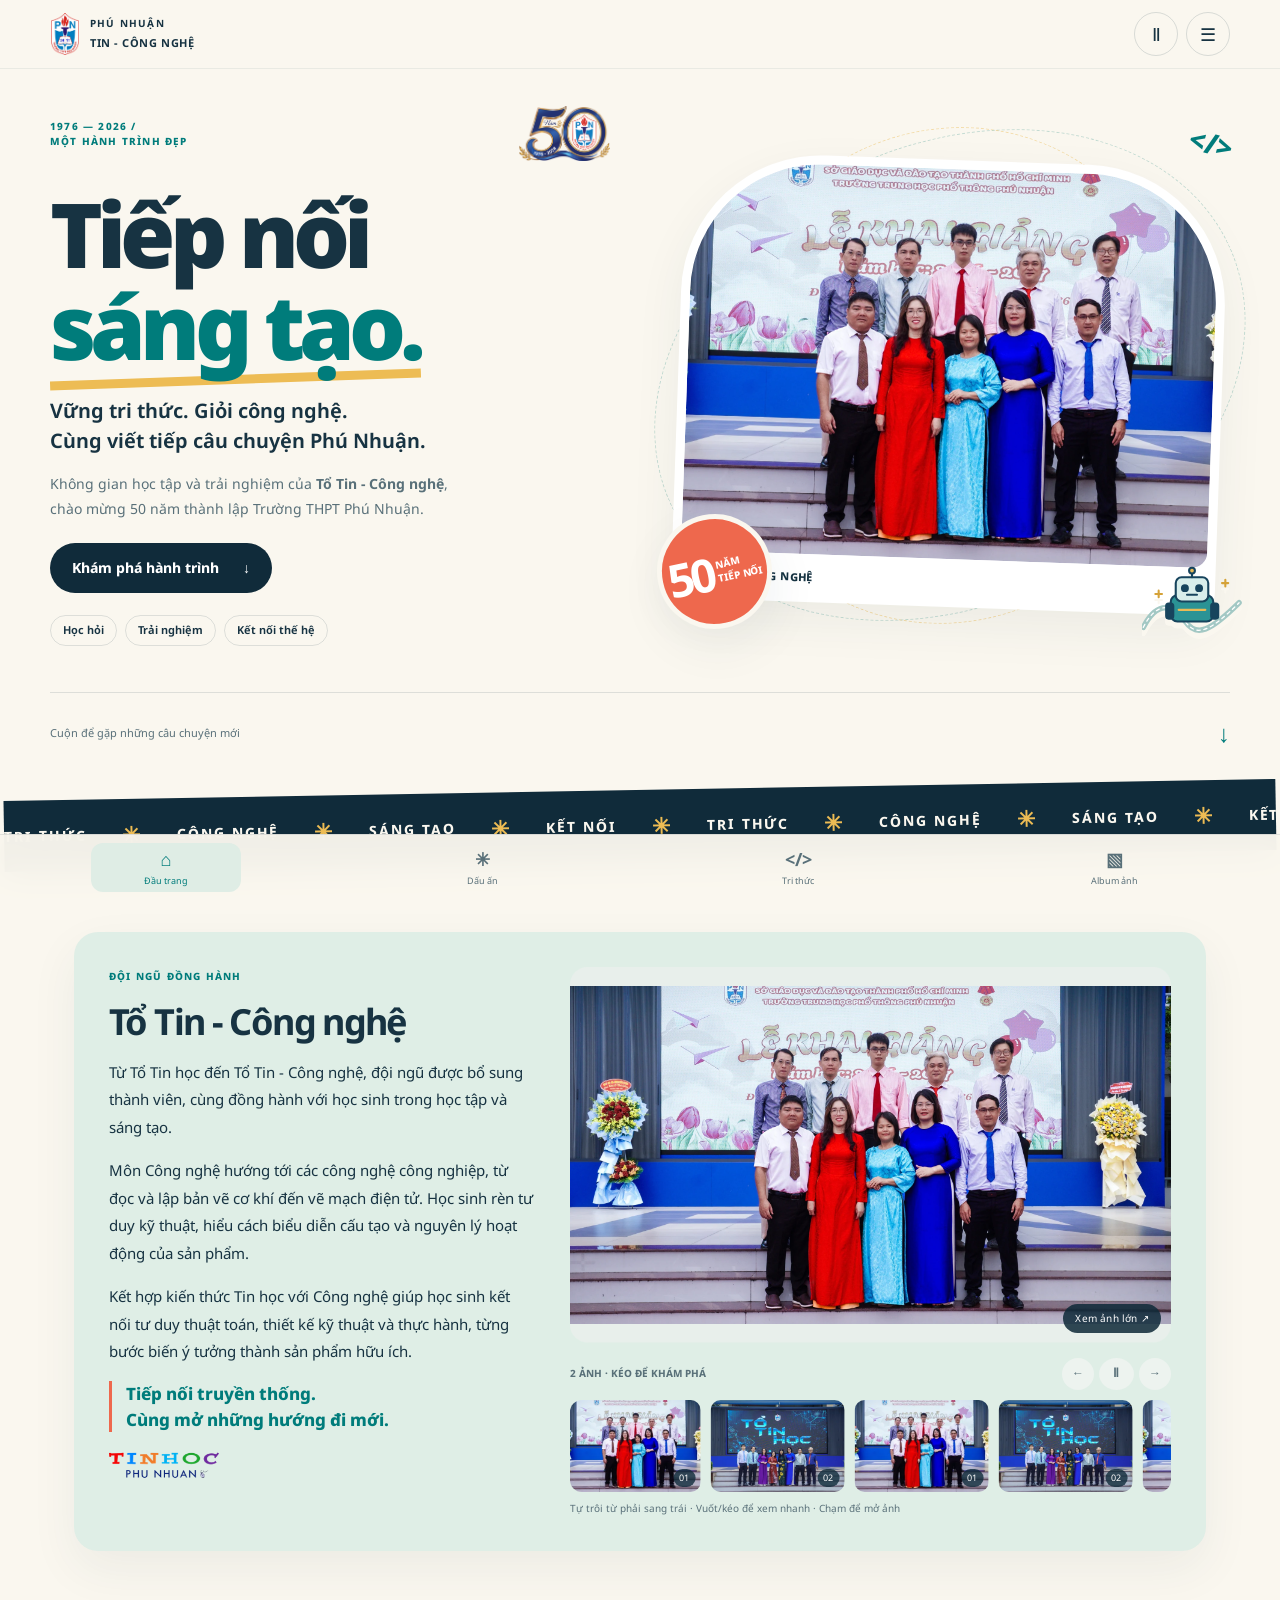
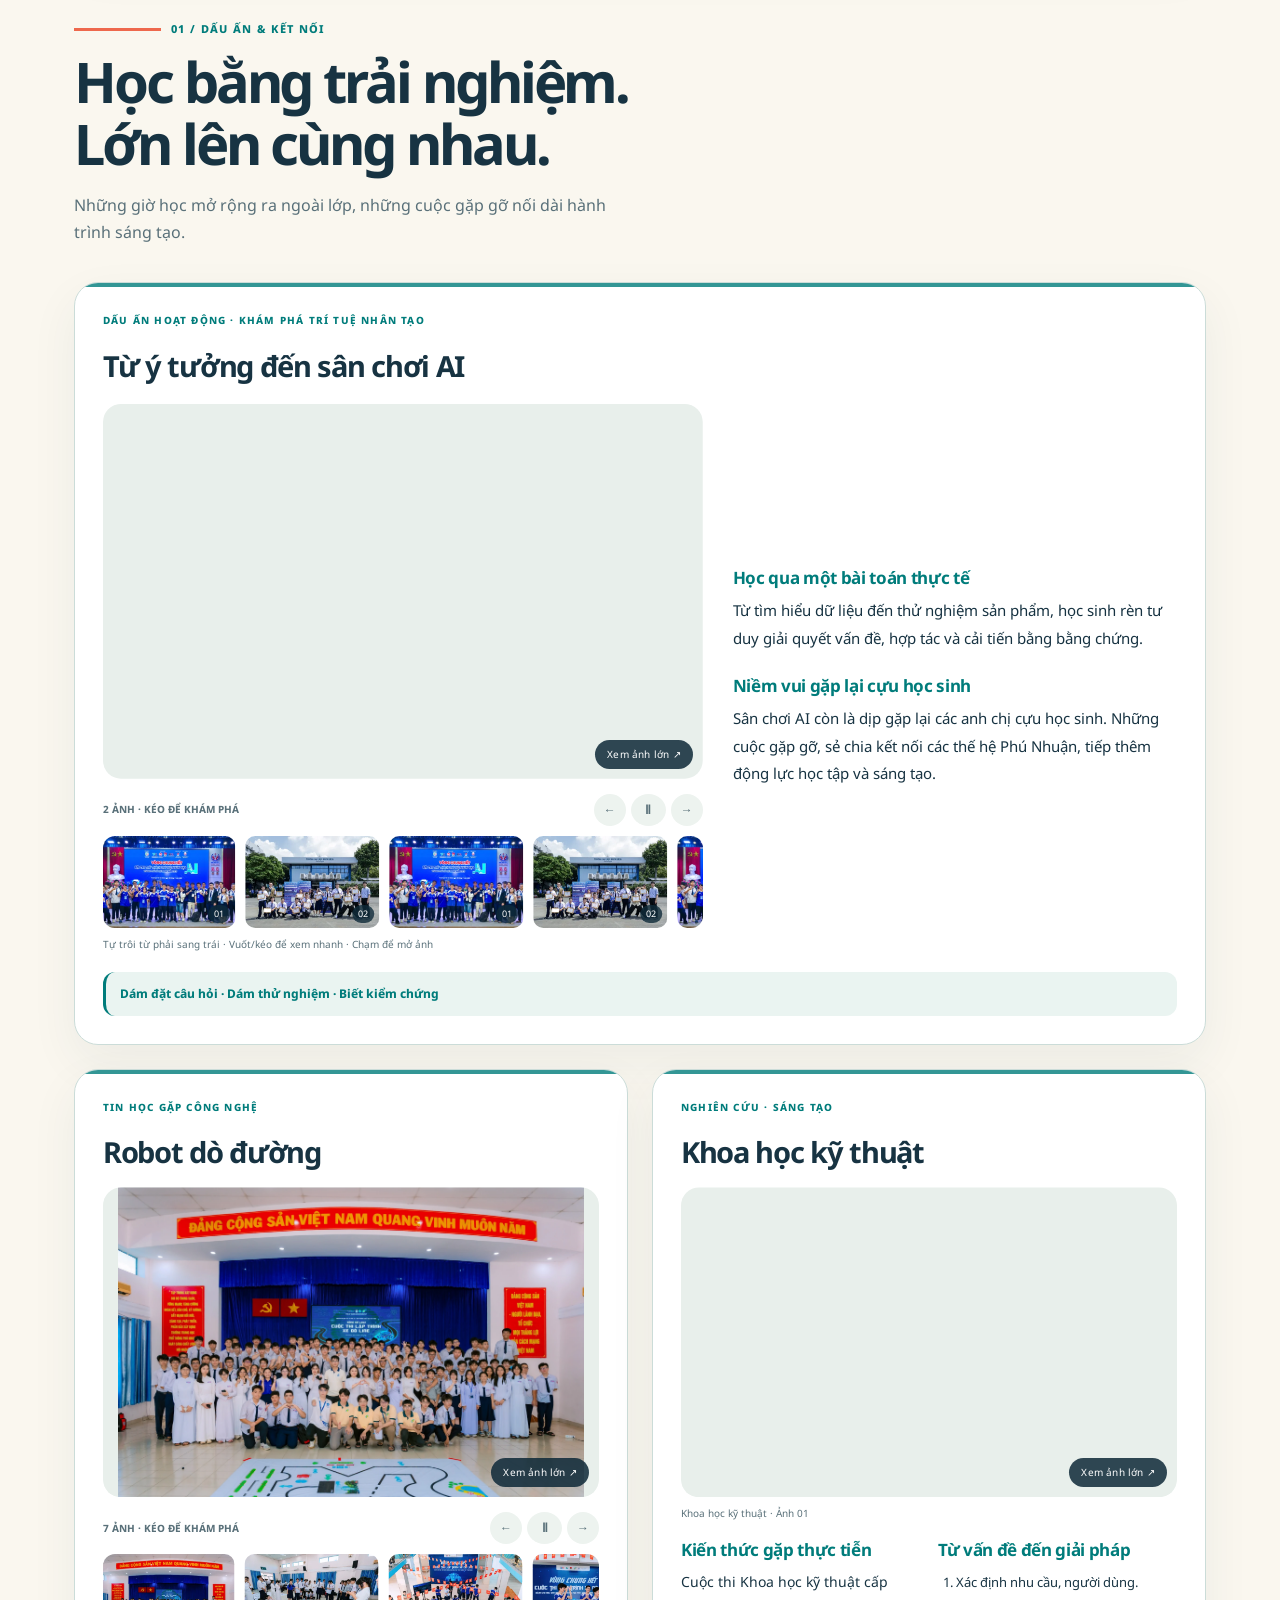
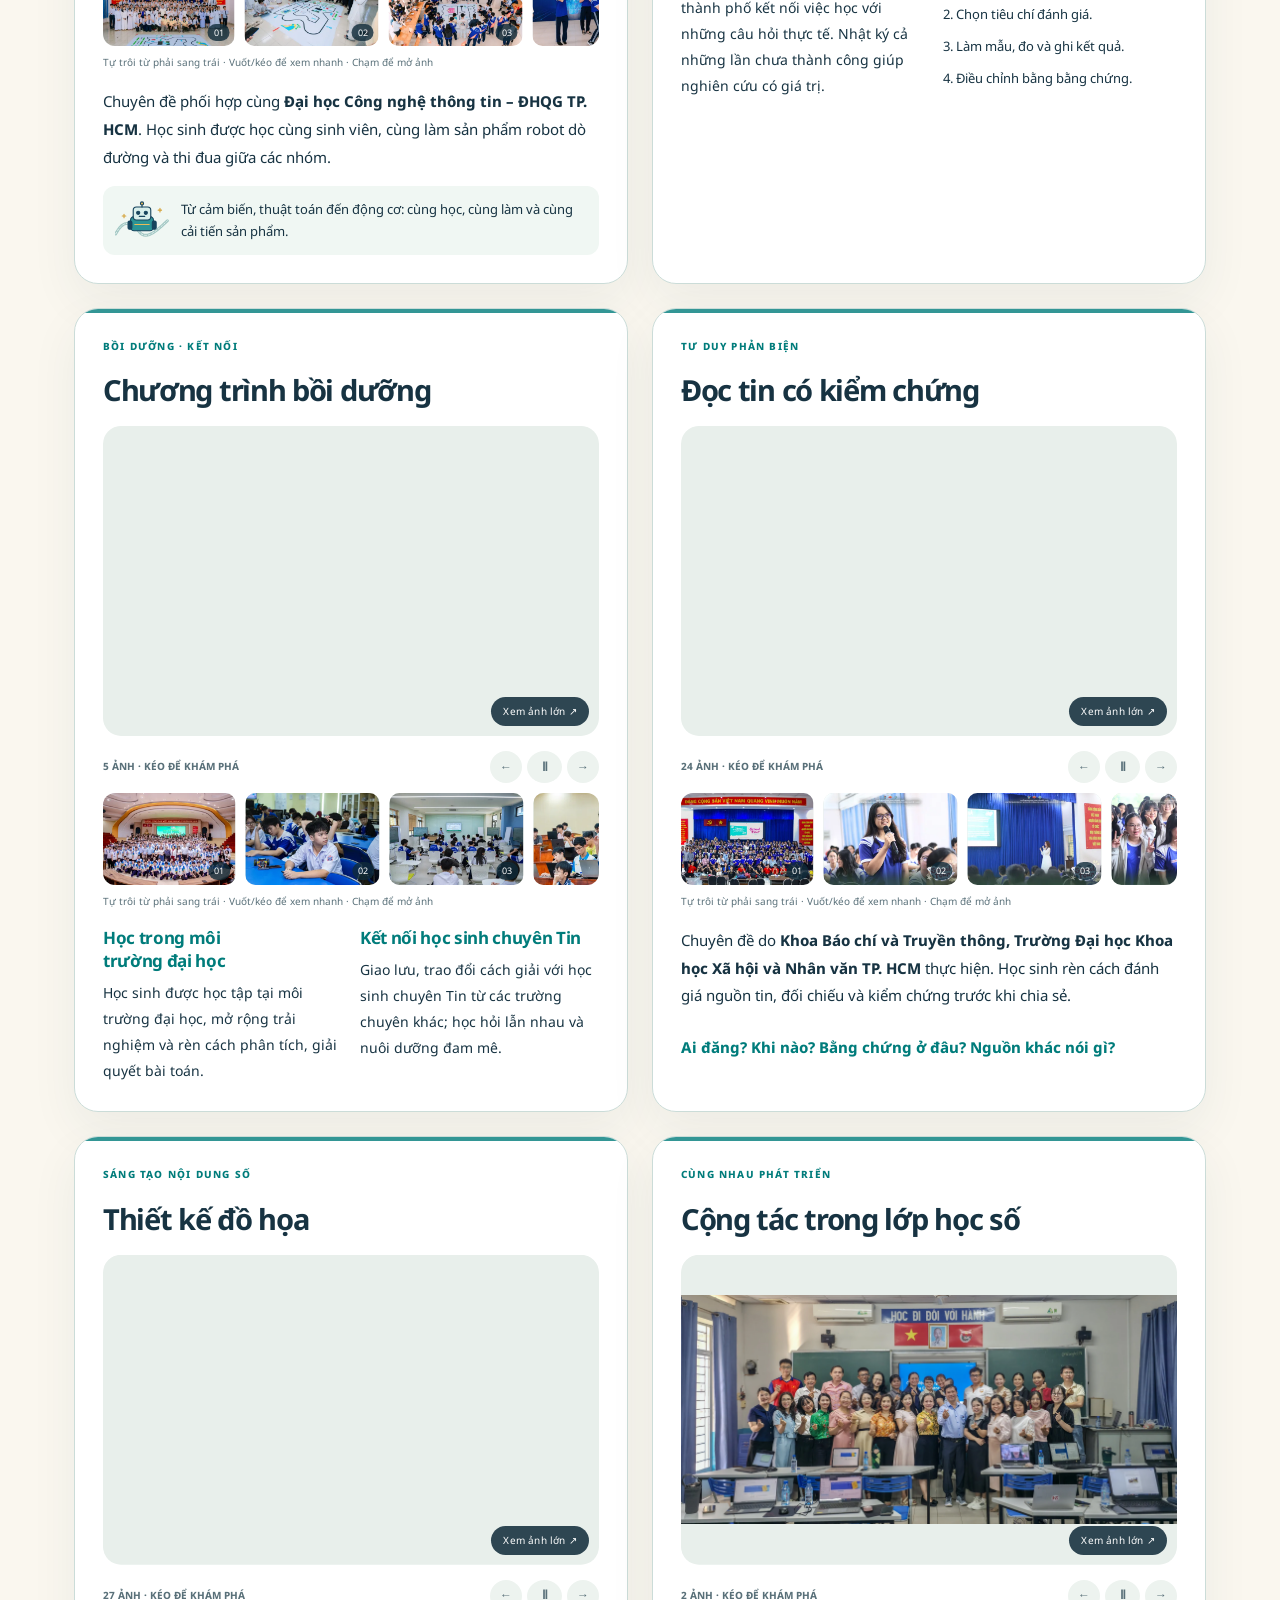
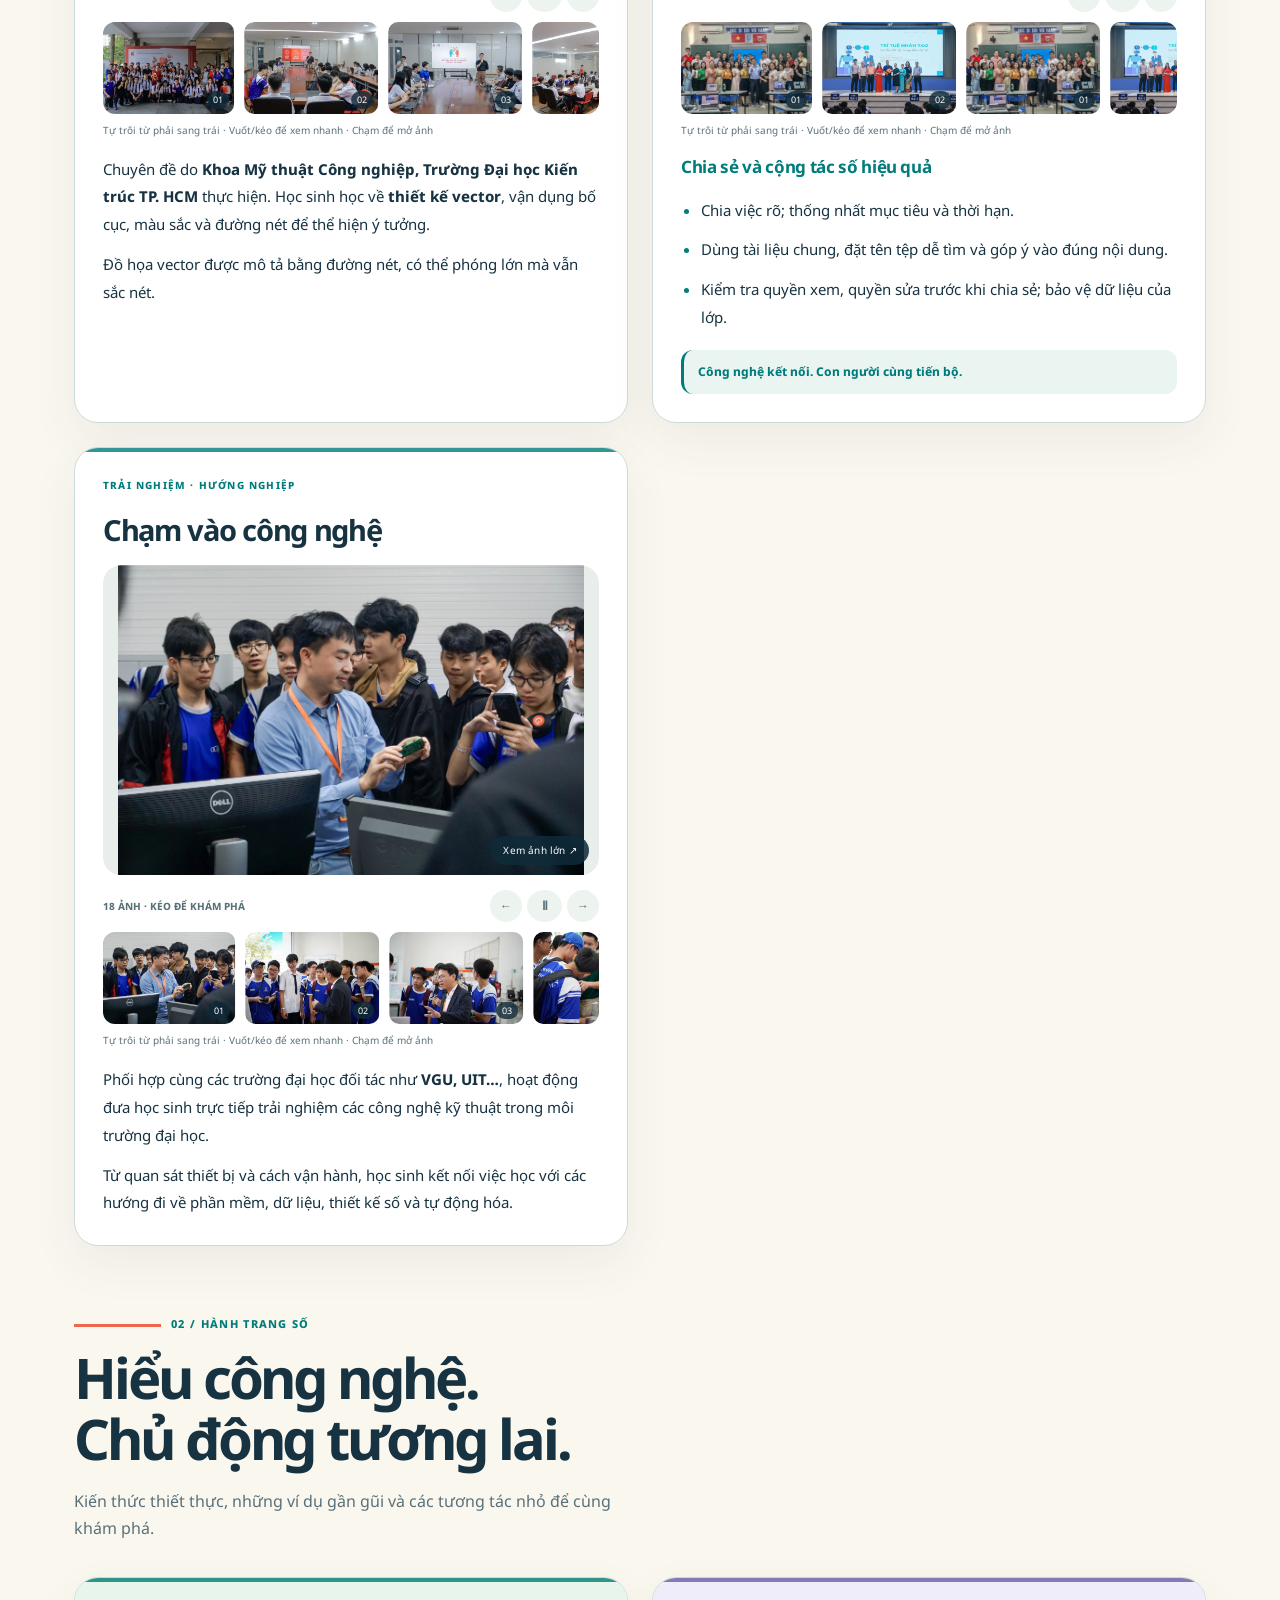
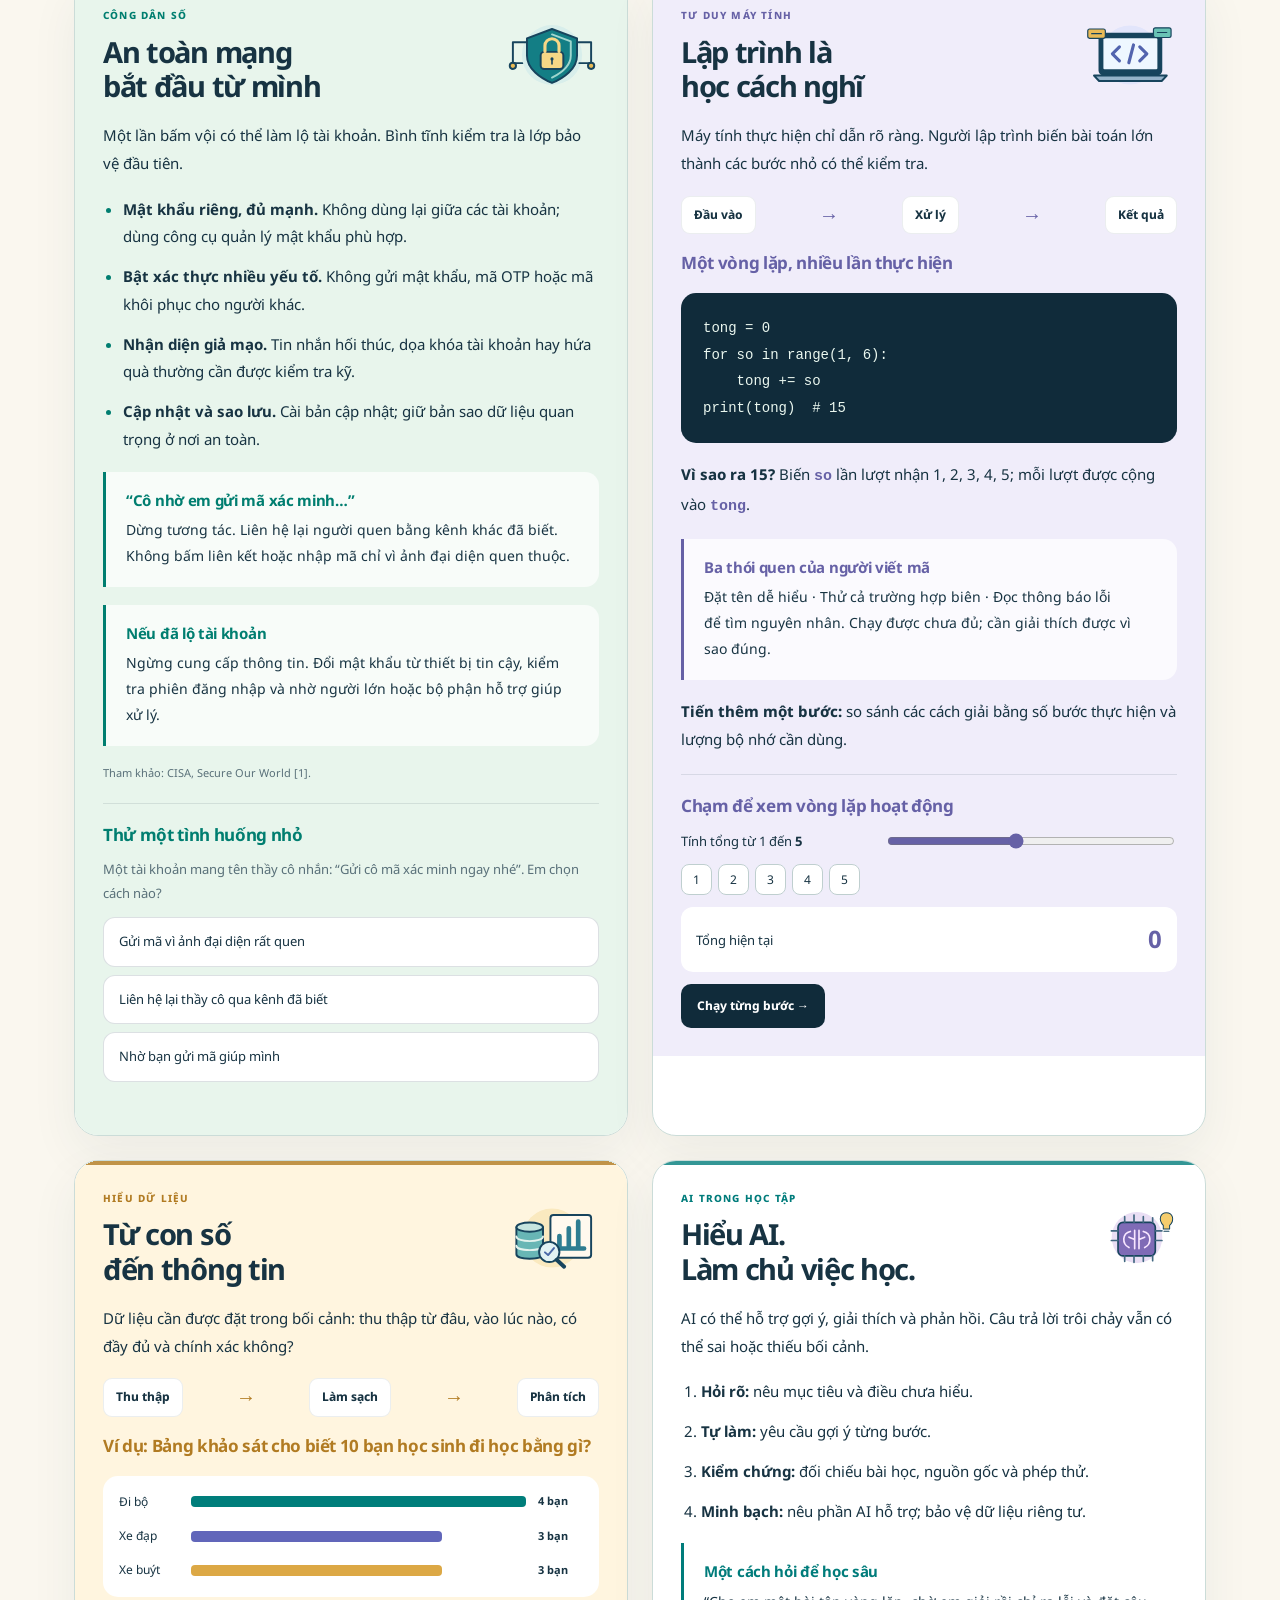
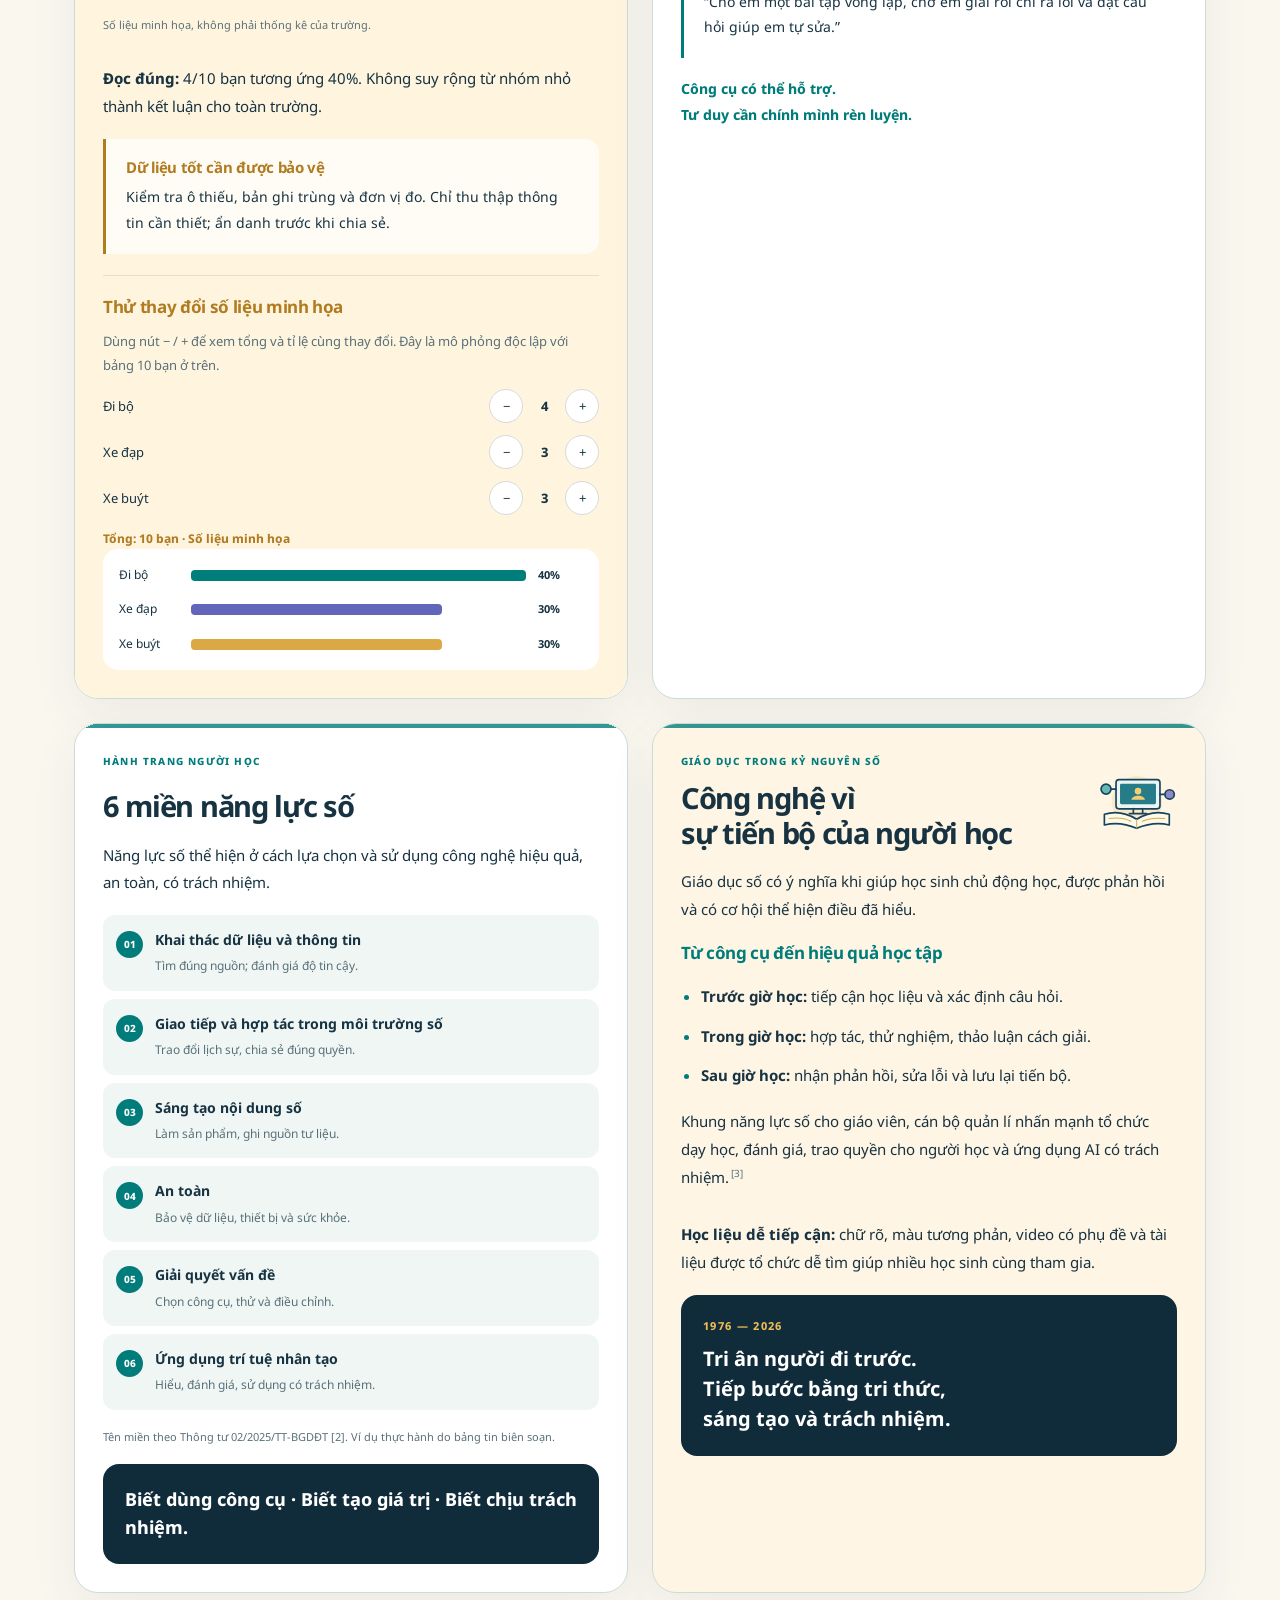
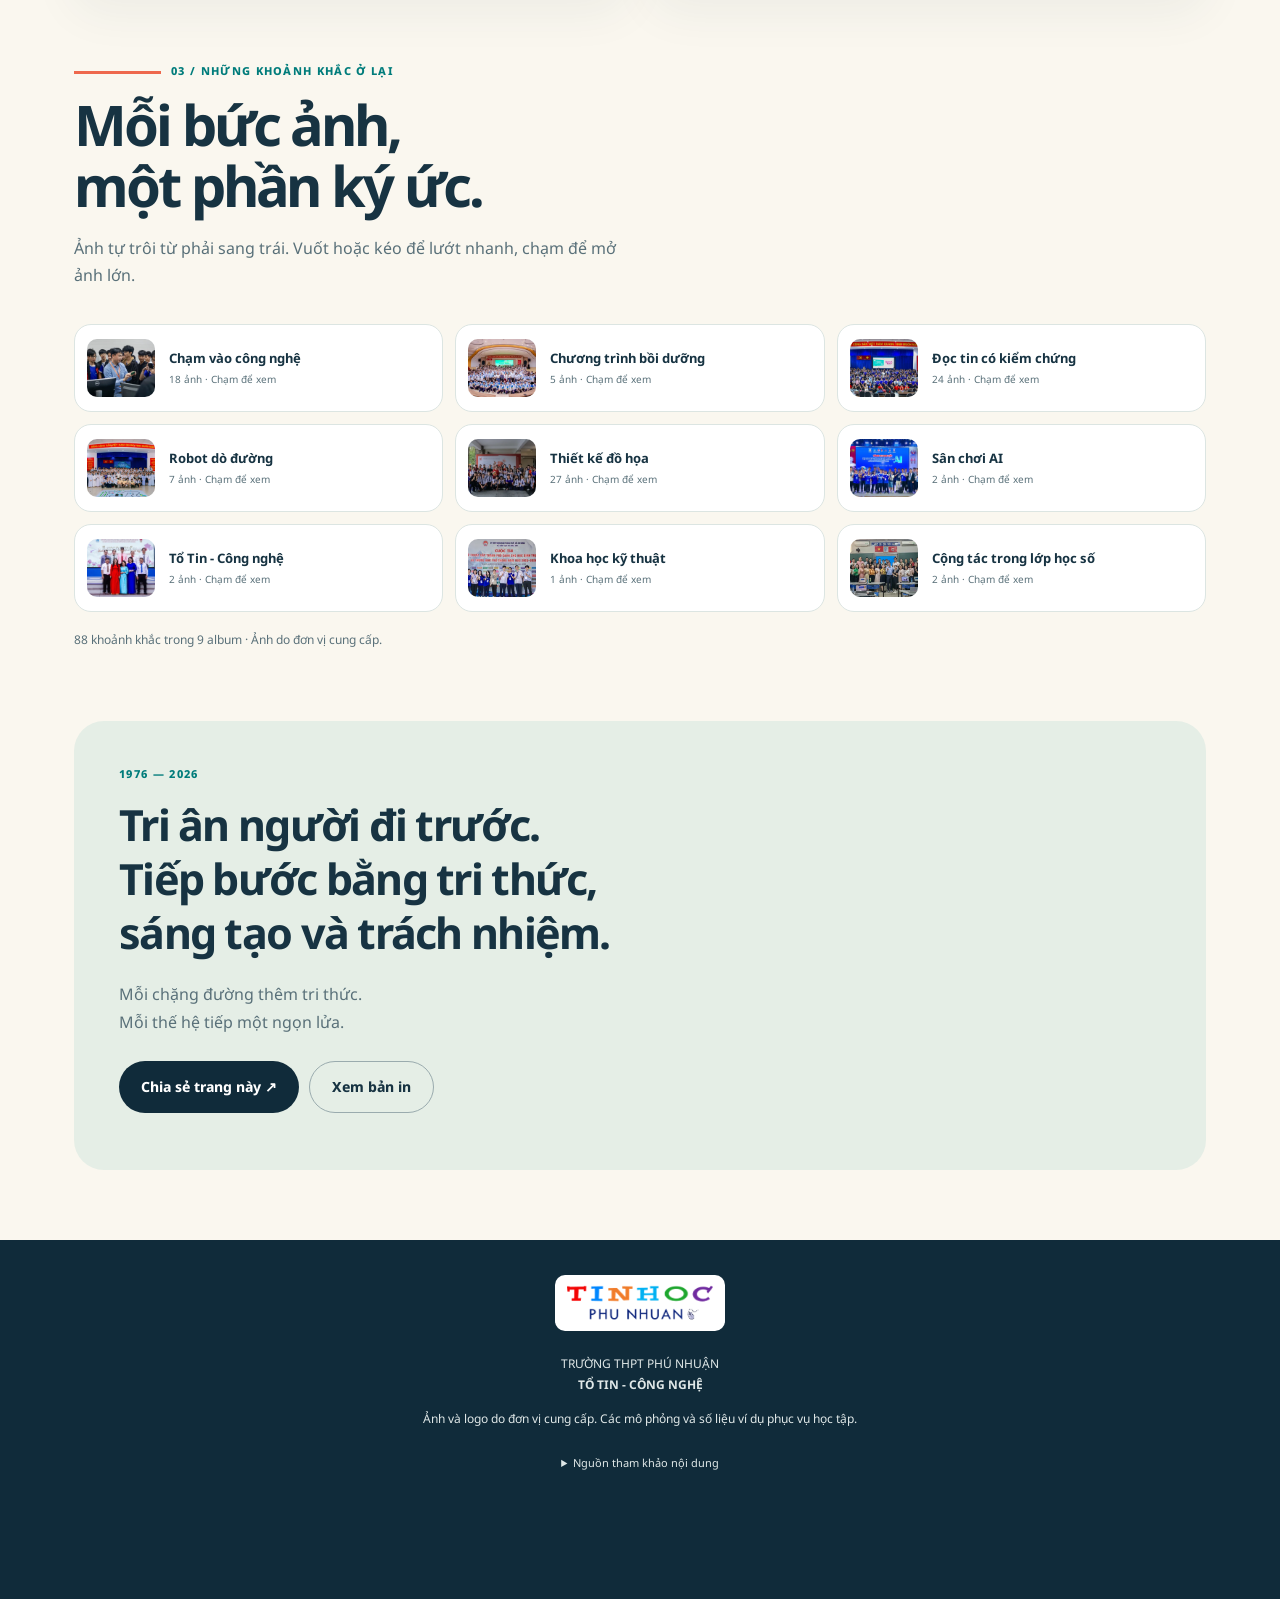
==== commit ef4963f9: "Widen mobile reading layout and add visible scroll-driven motion" ====
--- a/mobile/index.html
+++ b/mobile/index.html
@@ -16,10 +16,11 @@
 <section class="chapter album-map" id="photo-map"><div class="section-heading reveal"><span class="eyebrow">03 / NHỮNG KHOẢNH KHẮC Ở LẠI</span><h2>Mỗi bức ảnh,<br>một phần ký ức.</h2><p>Ảnh tự trôi từ phải sang trái. Vuốt hoặc kéo để lướt nhanh, chạm để mở ảnh lớn.</p></div><div class="album-buttons" id="album-buttons"></div><p class="gallery-total" id="gallery-total" aria-live="polite"></p></section>
 <section class="closing-section reveal"><span class="eyebrow">1976 — 2026</span><h2>Tri ân người đi trước.<br>Tiếp bước bằng tri thức,<br>sáng tạo và trách nhiệm.</h2><p>Mỗi chặng đường thêm tri thức.<br>Mỗi thế hệ tiếp một ngọn lửa.</p><div class="closing-actions"><button class="button primary" id="share-page">Chia sẻ trang này ↗</button><a class="button outline" href="../">Xem bản in</a></div><p id="share-status" role="status"></p></section>
 </div></main>
-<footer class="site-footer"><img src="../assets/logo-50-nam.png" alt="Kỷ niệm 50 năm THPT Phú Nhuận"><p>TRƯỜNG THPT PHÚ NHUẬN<br><strong>TỔ TIN - CÔNG NGHỆ</strong></p><p>Ảnh và logo do đơn vị cung cấp. Các mô phỏng và số liệu ví dụ phục vụ học tập.</p><details><summary>Nguồn tham khảo nội dung</summary><ul><li><a href="https://www.cisa.gov/secure-our-world">[1] CISA · Secure Our World</a></li><li><a href="https://baochinhphu.vn/bo-giao-duc-va-dao-tao-ban-hanh-khung-nang-luc-so-cho-nguoi-hoc-102250206093701931.htm">[2] Khung năng lực số cho người học · Thông tư 02/2025/TT-BGDĐT</a></li><li><a href="https://xaydungchinhsach.chinhphu.vn/thong-tu-so-18-2026-tt-bgddt-quy-dinh-khung-nang-luc-so-doi-voi-giao-vien-can-bo-quan-li-11926040316034855.htm">[3] Khung năng lực số cho giáo viên, cán bộ quản lí · Thông tư 18/2026/TT-BGDĐT</a></li><li><a href="https://moet.gov.vn/content/vanban/Lists/VBPQ/Attachments/1483/vbhn-chuong-trinh-tong-the.pdf">[4] Chương trình giáo dục phổ thông · Bộ GDĐT</a></li></ul></details></footer>
+<footer class="site-footer"><img class="footer-team-logo" src="../assets/logo-to.png" alt="Logo Tổ Tin Phú Nhuận"><p>TRƯỜNG THPT PHÚ NHUẬN<br><strong>TỔ TIN - CÔNG NGHỆ</strong></p><p>Ảnh và logo do đơn vị cung cấp. Các mô phỏng và số liệu ví dụ phục vụ học tập.</p><details><summary>Nguồn tham khảo nội dung</summary><ul><li><a href="https://www.cisa.gov/secure-our-world">[1] CISA · Secure Our World</a></li><li><a href="https://baochinhphu.vn/bo-giao-duc-va-dao-tao-ban-hanh-khung-nang-luc-so-cho-nguoi-hoc-102250206093701931.htm">[2] Khung năng lực số cho người học · Thông tư 02/2025/TT-BGDĐT</a></li><li><a href="https://xaydungchinhsach.chinhphu.vn/thong-tu-so-18-2026-tt-bgddt-quy-dinh-khung-nang-luc-so-doi-voi-giao-vien-can-bo-quan-li-11926040316034855.htm">[3] Khung năng lực số cho giáo viên, cán bộ quản lí · Thông tư 18/2026/TT-BGDĐT</a></li><li><a href="https://moet.gov.vn/content/vanban/Lists/VBPQ/Attachments/1483/vbhn-chuong-trinh-tong-the.pdf">[4] Chương trình giáo dục phổ thông · Bộ GDĐT</a></li></ul></details></footer>
 <nav class="bottom-nav" aria-label="Điều hướng nhanh"><a href="#top" class="active"><span aria-hidden="true">⌂</span>Đầu trang</a><a href="#activities"><span aria-hidden="true">✳</span>Dấu ấn</a><a href="#knowledge"><span aria-hidden="true">&lt;/&gt;</span>Tri thức</a><a href="#photo-map"><span aria-hidden="true">▧</span>Album ảnh</a></nav>
 <button class="back-top" id="back-top" aria-label="Về đầu trang">↑</button>
 <dialog id="photo-viewer" aria-label="Xem ảnh lớn"><div class="viewer-toolbar"><span id="viewer-count"></span><div><button class="icon-button" id="viewer-zoom" aria-pressed="false" aria-label="Phóng to ảnh">＋</button><button class="icon-button" id="viewer-close" aria-label="Đóng ảnh">✕</button></div></div><div class="viewer-stage" id="viewer-stage"><img id="viewer-image" alt=""></div><div class="viewer-bottom"><button class="icon-button" id="viewer-prev" aria-label="Ảnh trước">←</button><p id="viewer-caption" aria-live="polite"></p><button class="icon-button" id="viewer-next" aria-label="Ảnh tiếp theo">→</button></div><p class="viewer-hint">Vuốt để chuyển ảnh · Nhấn ＋ để xem chi tiết</p></dialog>
 <noscript><div class="noscript">Nội dung bài viết vẫn có thể đọc khi tắt JavaScript. Bật JavaScript để mở album ảnh và dùng các tương tác, hoặc <a href="../">xem bản in đầy đủ</a>.</div></noscript>
 <script src="mobile.js" defer></script>
+<script src="scroll-effects.js" defer></script>
 </body></html>
--- a/mobile/mobile.css
+++ b/mobile/mobile.css
@@ -8,3 +8,18 @@
 
 .thumb img{transition:transform .3s}.thumb:hover img{transform:scale(1.05)}.thumb:active{opacity:.82}.motion-paused .reveal{transition:none!important}.motion-paused .bar-chart i{animation:none!important;transform:none}
 @media(prefers-reduced-motion:reduce){.thumb img{transition:none}}
+/* Scroll chapters and mobile reading layout. */
+.js-ready .reveal{opacity:0;transform:translate3d(0,48px,0) scale(.975);transition:opacity .75s ease,transform .85s cubic-bezier(.2,.75,.2,1)}
+.js-ready .reveal.seen{opacity:1;transform:translate3d(0,0,0) scale(1)}
+.story{isolation:isolate}.story:before{content:'';position:absolute;top:0;left:0;width:100%;height:4px;background:var(--accent);transform:scaleX(var(--read-progress,0));transform-origin:left;z-index:3;opacity:.8;pointer-events:none}
+.story.seen>.tile-body>h2{animation:heading-enter .7s cubic-bezier(.2,.75,.2,1) both}.section-heading.seen h2{animation:heading-enter .85s cubic-bezier(.2,.75,.2,1) both}.story .gallery{position:relative}
+.cover-preview.media-reveal img{transform:scale(1.055);transition:transform 1.1s cubic-bezier(.2,.75,.2,1)}.cover-preview.media-reveal{clip-path:inset(9% 0 9% 0 round 18px);opacity:.35;transition:clip-path 1s cubic-bezier(.2,.75,.2,1),opacity .75s}.cover-preview.media-reveal.media-seen{clip-path:inset(0 0 0 0 round 18px);opacity:1}.cover-preview.media-seen img{transform:scale(1)}
+.section-heading .eyebrow:before{content:'';display:inline-block;vertical-align:middle;width:var(--chapter-line,22px);height:3px;background:var(--coral);margin-right:10px;transition:width .15s linear}.hero-art{translate:0 var(--hero-shift,0px)}.hero-foot>span:last-child{animation:scroll-cue 1.7s ease-in-out infinite}.site-header{transition:box-shadow .25s,background .25s}.site-header.scrolled{box-shadow:0 5px 25px #102b3a13;background:#faf7effa}.bottom-nav a{transition:background .25s,color .25s,transform .25s}.bottom-nav a.active>span{animation:nav-pop .35s ease-out}.story .button:active,.mini-button:active,.gallery-controls button:active,.quiz-options button:active{transform:scale(.95)}
+.site-footer>.footer-team-logo{width:170px;height:auto;max-height:none;object-fit:contain;background:white;border-radius:10px;padding:10px 12px;margin:0 auto 22px}
+@keyframes heading-enter{from{opacity:.3;transform:translate3d(0,20px,0)}to{opacity:1;transform:translate3d(0,0,0)}}@keyframes scroll-cue{0%,100%{transform:translateY(-3px)}50%{transform:translateY(7px)}}@keyframes nav-pop{0%{transform:scale(.8)}70%{transform:scale(1.15)}100%{transform:scale(1)}}
+@media(max-width:800px){
+ body{font-size:18px;line-height:1.75}.content-shell{padding:34px 6px 0}.chapter{padding-top:44px}.activity-grid,.knowledge-grid{gap:18px}.story{border-radius:20px}.story .tile-body,.team-story .tile-body{padding:25px 15px;gap:20px}.team-story .tile-body{gap:25px}.story h2,.story .topic-head h2{font-size:32px;line-height:1.2}.team-intro h2{font-size:35px}.story h3,.photo-notes h3,.feature-columns h3{font-size:19px;line-height:1.4}.story p,.story li,.story .photo-notes p,.story .photo-notes.context-copy p,.story .feature-columns p,.team-intro p{font-size:17px;line-height:1.8}.story p.source,.story .sample-note{font-size:12px!important;line-height:1.7!important}.photo-notes,.feature-columns{grid-template-columns:1fr;gap:18px}.hero{padding-left:18px;padding-right:18px}.hero-description{font-size:17px;line-height:1.75}.hero-subtitle{font-size:21px;line-height:1.55}.hero-chips span{font-size:12px}.brand strong{font-size:12px}.brand{font-size:11px}.section-heading{padding:0 12px}.section-heading h2{font-size:40px}.section-heading p{font-size:17px;line-height:1.8}.section-heading .eyebrow,.story .eyebrow{font-size:11px}.story .topic-art{width:76px;height:76px}.story .topic-art.small{width:68px;height:72px}.gallery-heading{font-size:11px;gap:8px}.gallery-heading>span{flex:1;max-width:none;line-height:1.5}.gallery-controls{flex-shrink:0;gap:4px}.gallery-controls button,.gallery-controls .rail-pause{min-width:42px;min-height:42px;font-size:16px}.thumb{width:164px;flex-basis:164px;height:112px}.rail-group{gap:12px;padding-right:12px}.gallery-hint{font-size:12px!important;line-height:1.7!important}.cover-preview:after{font-size:12px;padding:7px 13px}.story .ribbon{font-size:15px;line-height:1.65}.story .case h3{font-size:18px}.story .case p,.story .interactive>p,.quiz-options button,.story .quiz-result{font-size:16px!important;line-height:1.75}.case{padding:18px 15px}.pipeline{font-size:14px}.pipeline span{padding:9px 10px}pre{font-size:15px;padding:20px 16px}.simulation-head{font-size:16px;gap:10px;flex-wrap:wrap}.simulation-head input{width:100%;min-height:36px}.simulation-output{font-size:16px}.number-chips span{min-width:36px;height:36px;font-size:14px}.mini-button{font-size:15px;min-height:46px}.data-stepper{font-size:16px}.data-stepper button{width:42px;height:42px}.dynamic-total{font-size:15px}.bar-chart>div{font-size:14px;grid-template-columns:64px 1fr 46px}.bar-chart b{font-size:12px}.domains strong{font-size:17px;line-height:1.6}.domains small{font-size:15px;line-height:1.75}.domains li{padding-top:16px;padding-bottom:16px}.domains li:before{top:20px}.mini-banner{font-size:20px}.story .anniversary-note strong{font-size:22px}.story .robot-caption p{font-size:16px!important}.album-buttons{padding:0 6px}.album-buttons strong{font-size:15px}.album-buttons small,.gallery-total{font-size:13px}.album-buttons img{height:110px}.gallery-total{padding:0 12px}.closing-section{margin-left:6px;margin-right:6px;padding:30px 18px}.closing-section h2{font-size:31px}.closing-section>p{font-size:17px}.site-footer{font-size:15px;padding-left:20px;padding-right:20px}.site-footer details{font-size:13px}.hero-foot{font-size:12px}.bottom-nav a{font-size:11px}.back-top{width:44px;height:44px;right:12px}
+}
+@media(max-width:360px){.story .tile-body,.team-story .tile-body{padding-left:13px;padding-right:13px}.story h2,.story .topic-head h2{font-size:29px}.section-heading h2{font-size:36px}.story .topic-art{width:64px;height:70px}.story p,.story li,.story .photo-notes p,.story .photo-notes.context-copy p,.story .feature-columns p{font-size:17px}.gallery-controls button,.gallery-controls .rail-pause{min-width:38px;min-height:40px}.gallery-heading{font-size:10px}.hero-subtitle{font-size:19px}.brand strong{font-size:10px}.pipeline span{padding:8px}.pipeline{font-size:13px}.closing-section h2{font-size:28px}}
+.motion-paused .reveal,.motion-paused .cover-preview.media-reveal{opacity:1!important;transform:none!important;clip-path:none!important;transition:none!important}.motion-paused .reveal *{animation:none!important}.motion-paused .cover-preview img{transform:none!important;transition:none!important}.motion-paused .hero-art{translate:none}.motion-paused .story:before{transition:none}
+@media(prefers-reduced-motion:reduce){.js-ready .reveal,.cover-preview.media-reveal{opacity:1;transform:none;clip-path:none;transition:none}.cover-preview.media-reveal img{transform:none;transition:none}.hero-art{translate:none!important}.story:before{transform:none;opacity:.25}.section-heading .eyebrow:before{width:22px}}
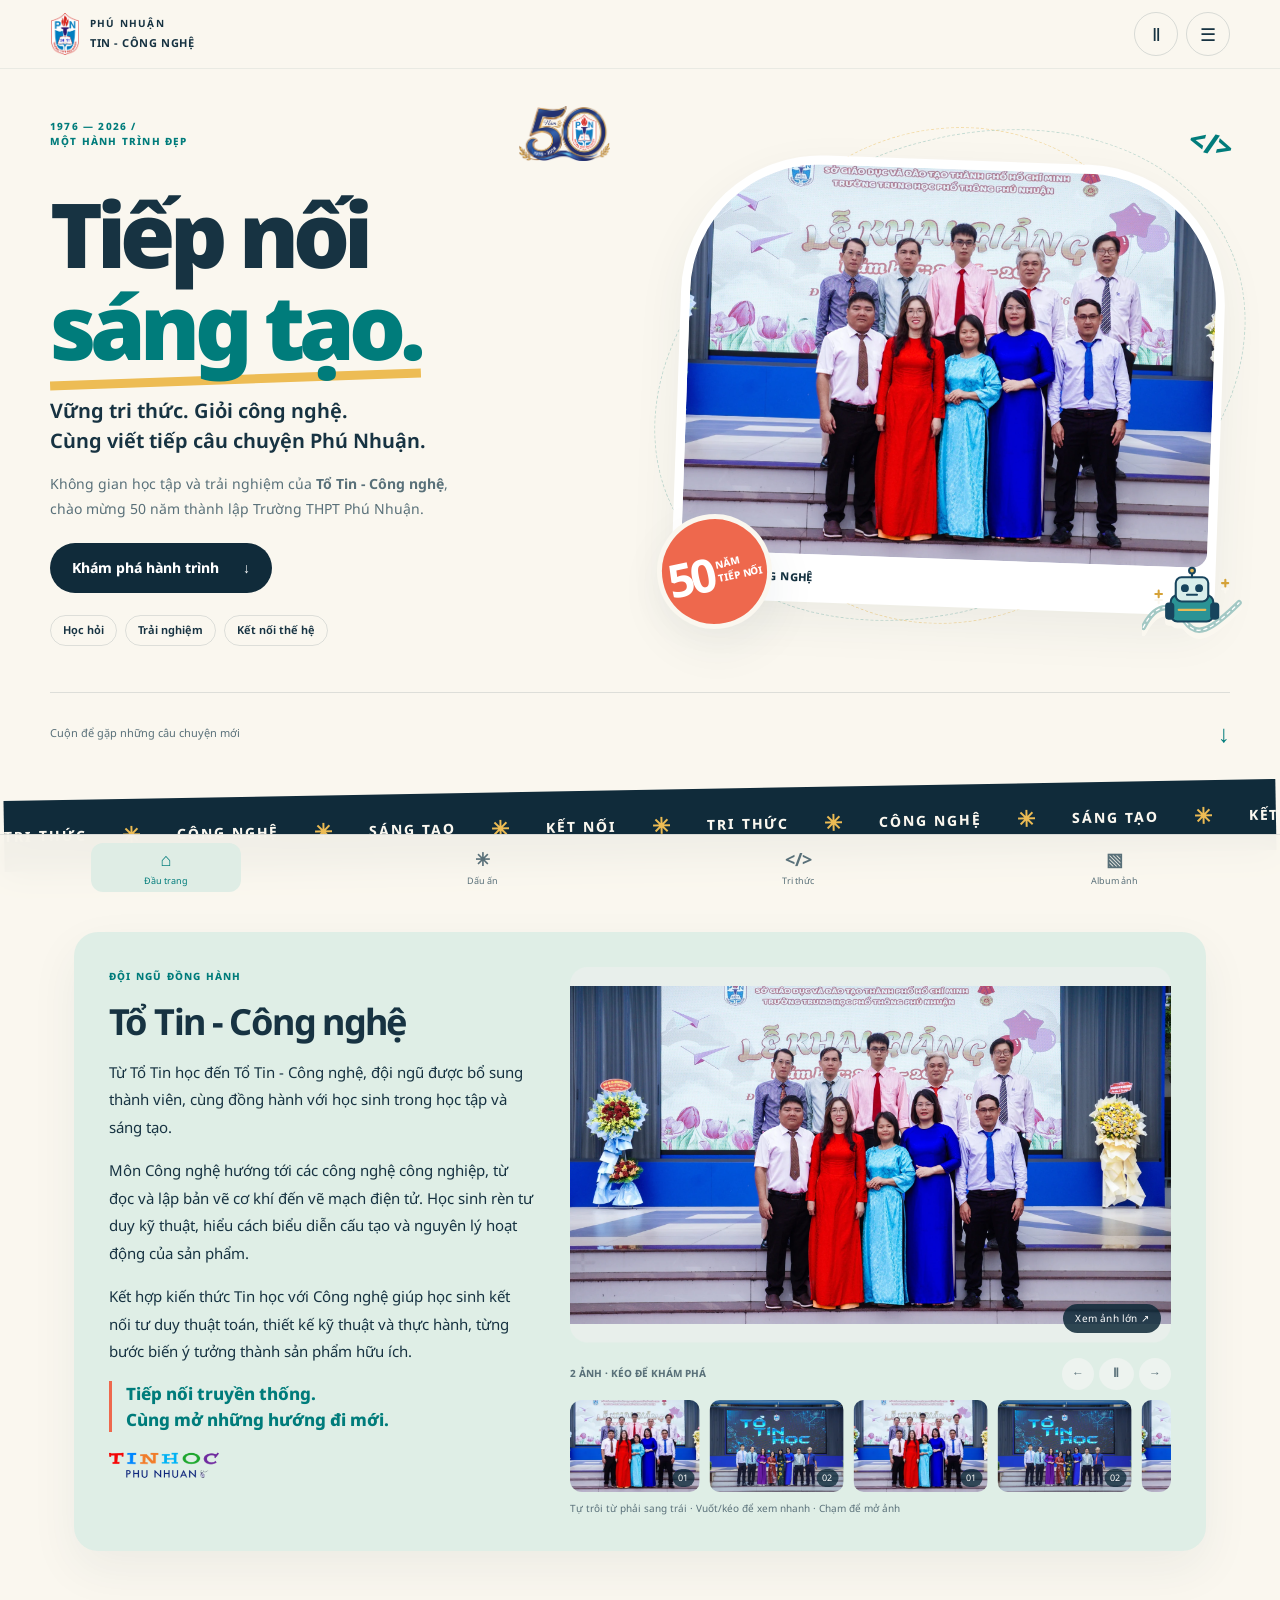
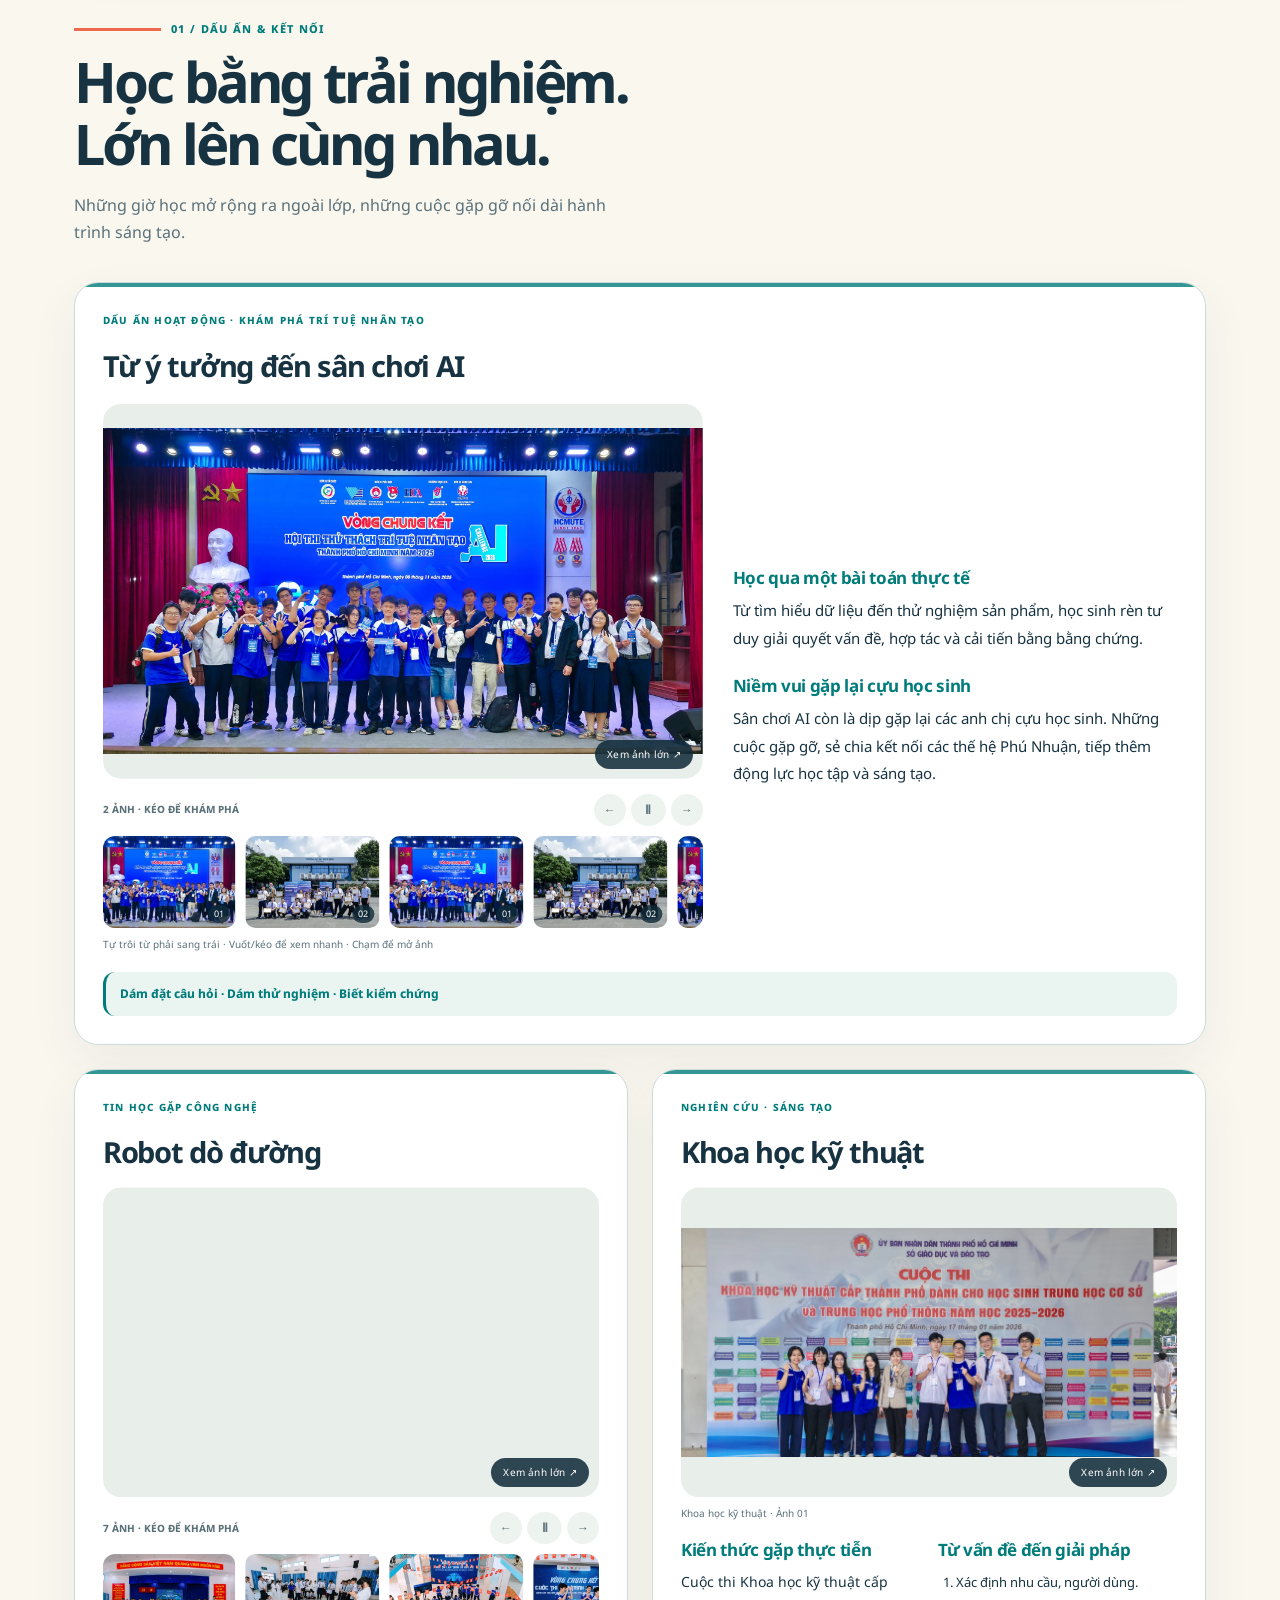
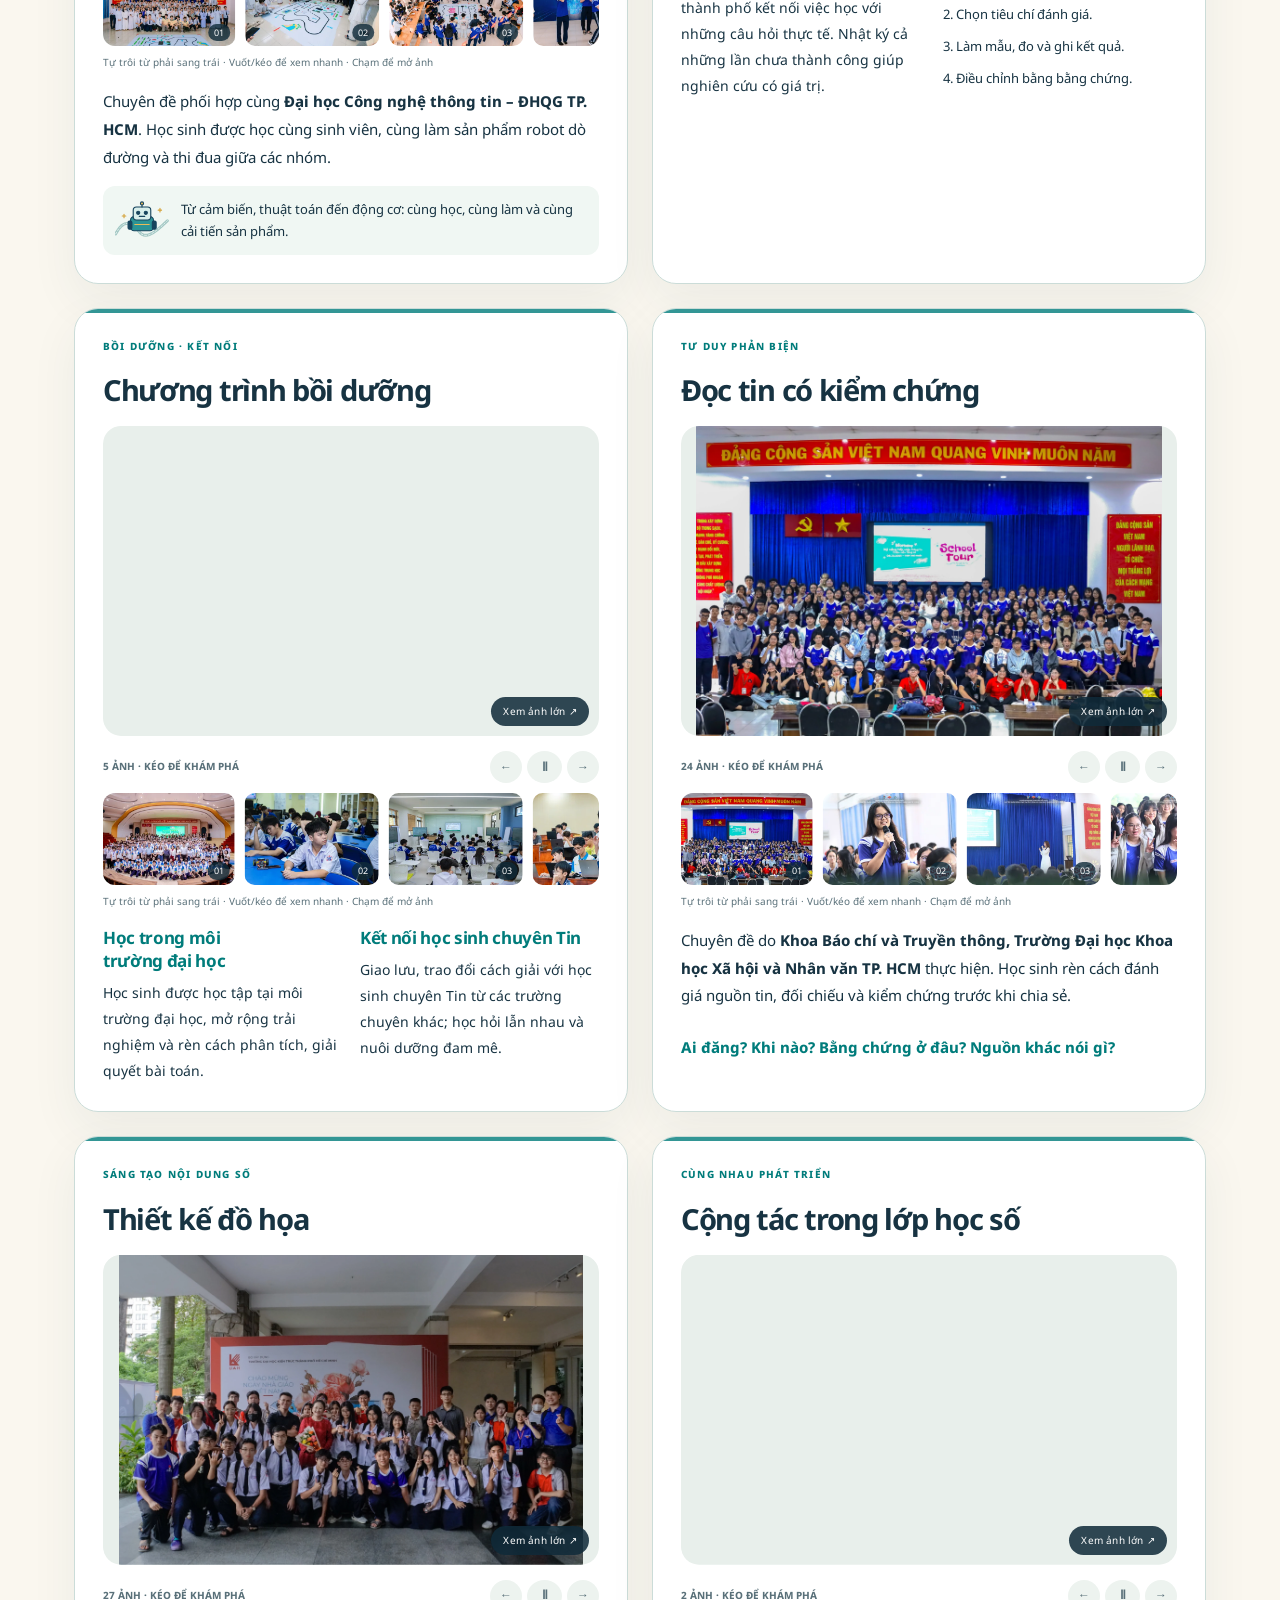
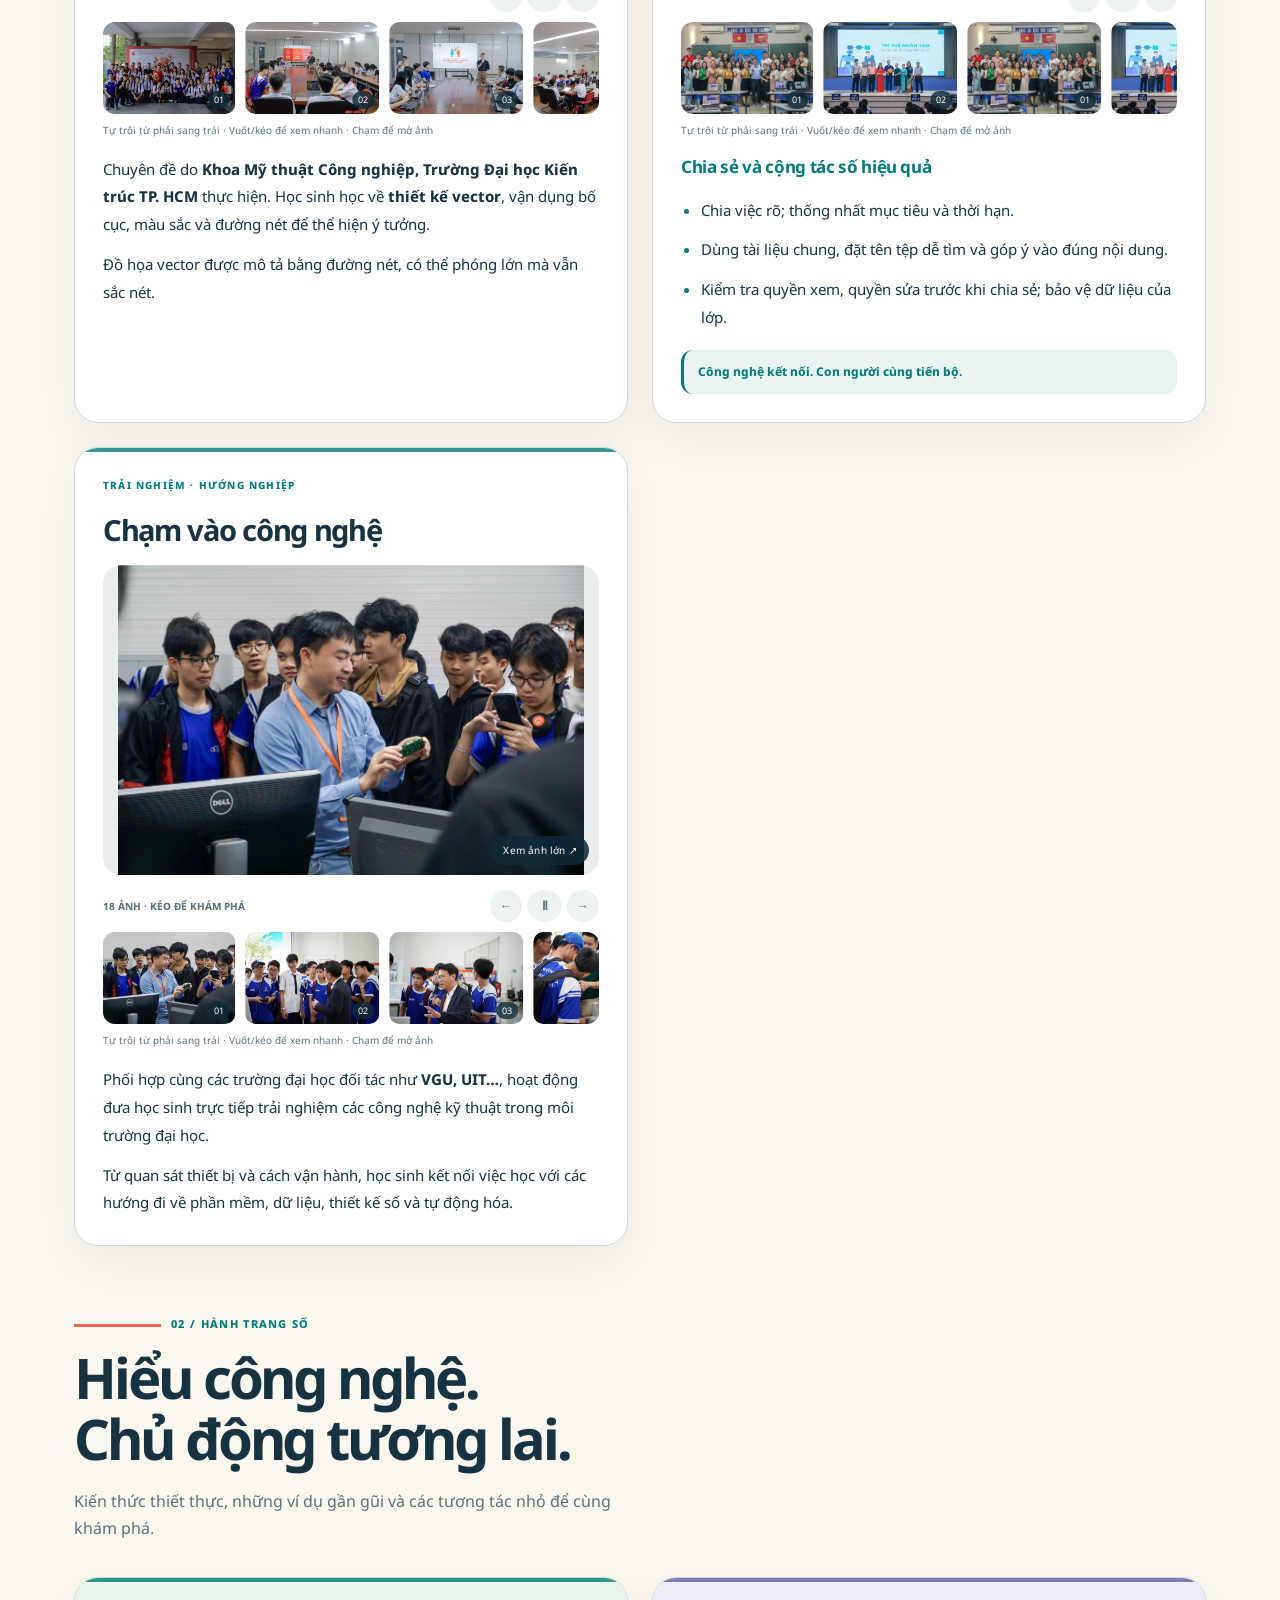
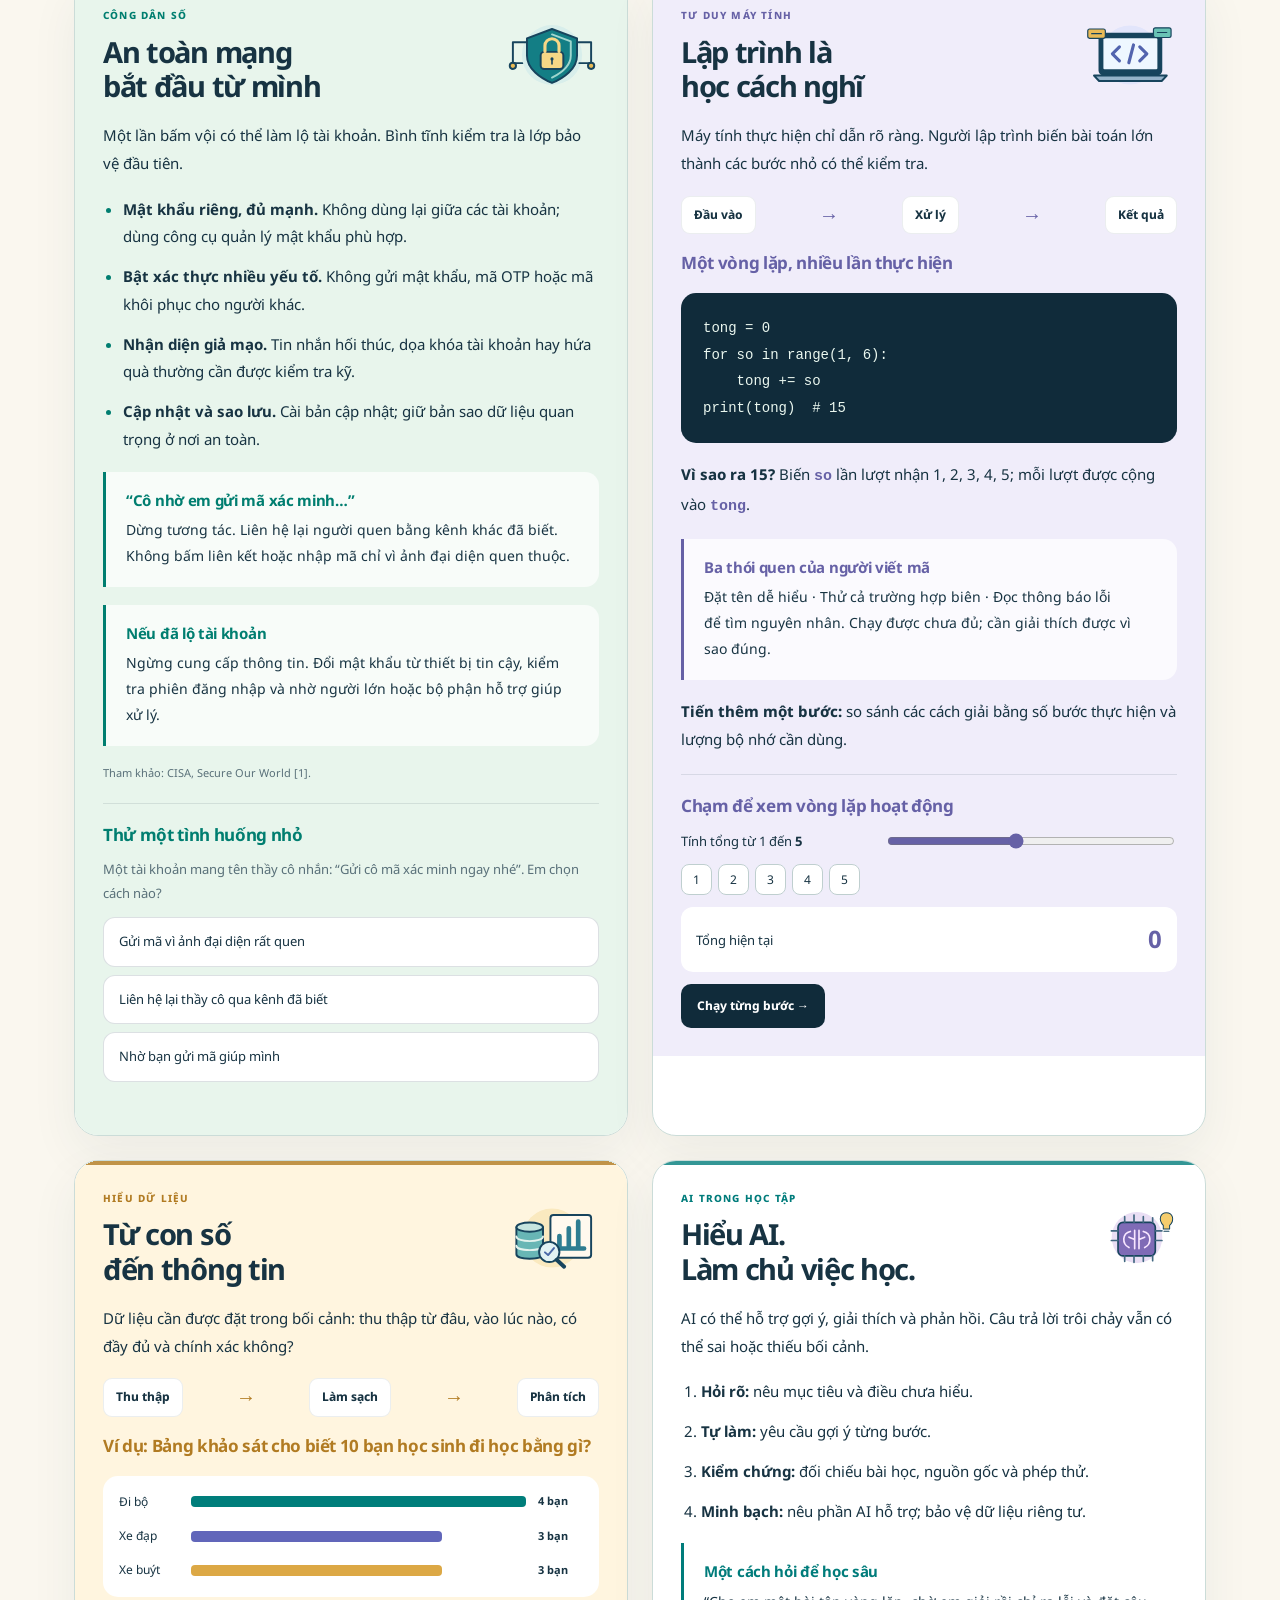
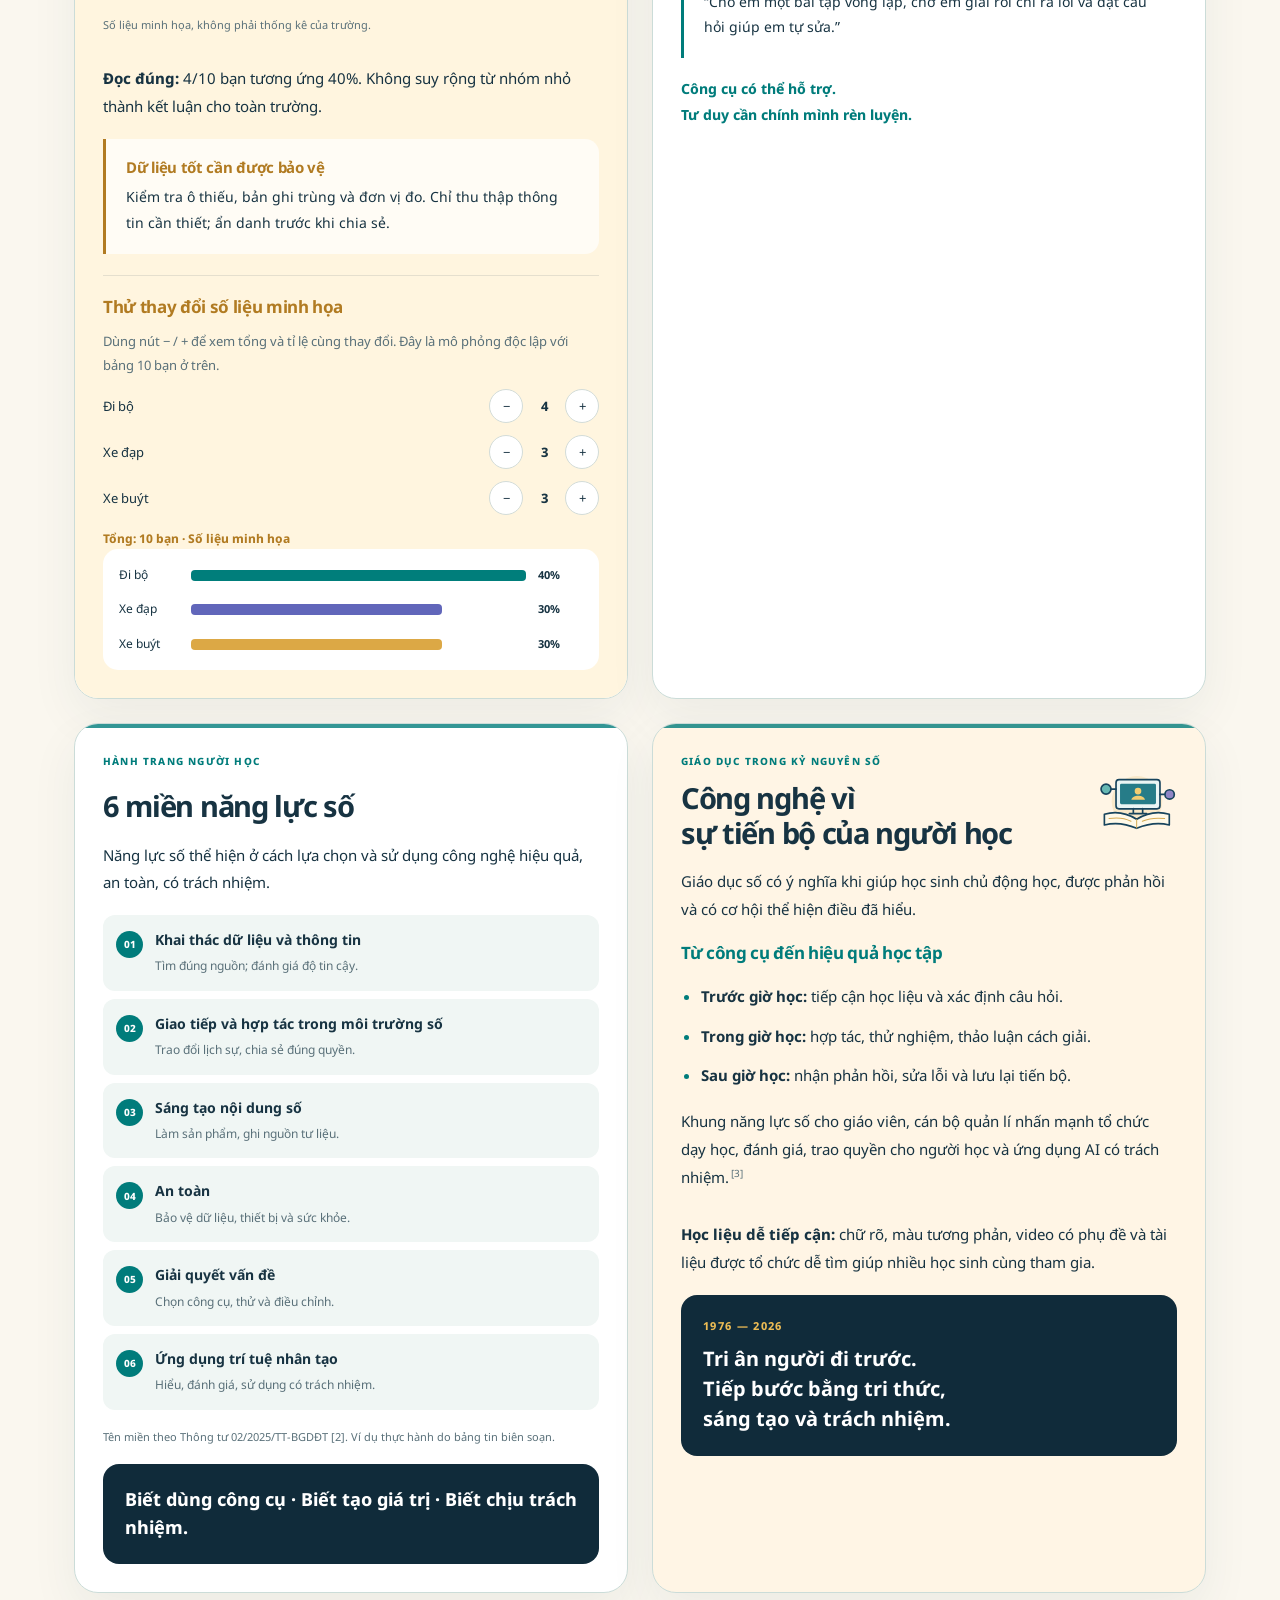
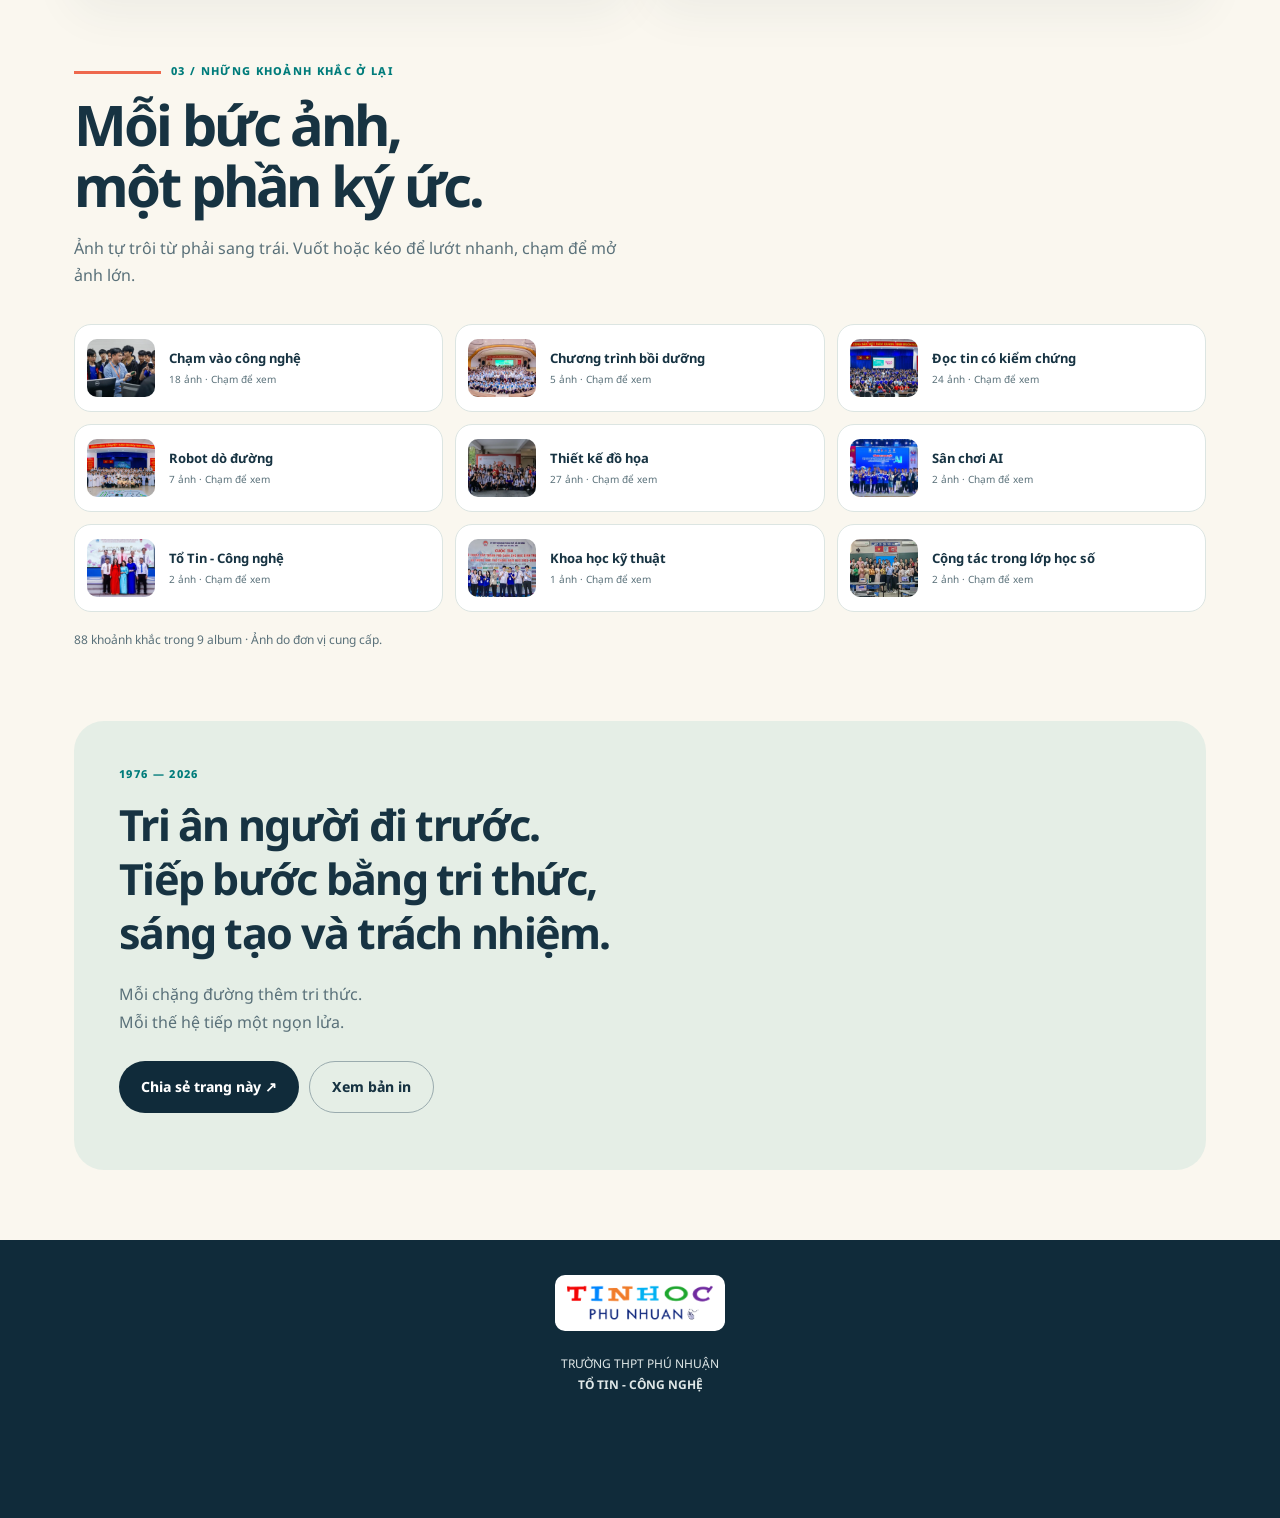
==== commit eee576e5: "Make portrait mobile chapters full width with staged scroll entrances" ====
--- a/mobile/index.html
+++ b/mobile/index.html
@@ -1,6 +1,6 @@
 <!doctype html>
 <html lang="vi">
-<head><meta charset="utf-8"><meta name="viewport" content="width=device-width,initial-scale=1,viewport-fit=cover"><meta name="theme-color" content="#102b3a"><meta name="description" content="Không gian số kỷ niệm 50 năm THPT Phú Nhuận. Cùng Tổ Tin - Công nghệ khám phá hoạt động, ảnh, công nghệ và những kết nối giữa các thế hệ."><title>Tiếp nối sáng tạo · Tổ Tin - Công nghệ</title><link rel="stylesheet" href="mobile.css"><link rel="preload" href="../assets/NotoSans.ttf" as="font" type="font/ttf" crossorigin></head>
+<head><meta charset="utf-8"><meta name="viewport" content="width=device-width,initial-scale=1,viewport-fit=cover"><meta name="theme-color" content="#102b3a"><meta name="description" content="Không gian số kỷ niệm 50 năm THPT Phú Nhuận. Cùng Tổ Tin - Công nghệ khám phá hoạt động, ảnh, công nghệ và những kết nối giữa các thế hệ."><title>Tiếp nối sáng tạo · Tổ Tin - Công nghệ</title><link rel="stylesheet" href="mobile.css"><link rel="stylesheet" href="portrait.css"><link rel="preload" href="../assets/NotoSans.ttf" as="font" type="font/ttf" crossorigin></head>
 <body>
 <a class="skip" href="#main">Đến nội dung</a>
 <div class="reading-progress" aria-hidden="true"><i></i></div>
@@ -16,11 +16,12 @@
 <section class="chapter album-map" id="photo-map"><div class="section-heading reveal"><span class="eyebrow">03 / NHỮNG KHOẢNH KHẮC Ở LẠI</span><h2>Mỗi bức ảnh,<br>một phần ký ức.</h2><p>Ảnh tự trôi từ phải sang trái. Vuốt hoặc kéo để lướt nhanh, chạm để mở ảnh lớn.</p></div><div class="album-buttons" id="album-buttons"></div><p class="gallery-total" id="gallery-total" aria-live="polite"></p></section>
 <section class="closing-section reveal"><span class="eyebrow">1976 — 2026</span><h2>Tri ân người đi trước.<br>Tiếp bước bằng tri thức,<br>sáng tạo và trách nhiệm.</h2><p>Mỗi chặng đường thêm tri thức.<br>Mỗi thế hệ tiếp một ngọn lửa.</p><div class="closing-actions"><button class="button primary" id="share-page">Chia sẻ trang này ↗</button><a class="button outline" href="../">Xem bản in</a></div><p id="share-status" role="status"></p></section>
 </div></main>
-<footer class="site-footer"><img class="footer-team-logo" src="../assets/logo-to.png" alt="Logo Tổ Tin Phú Nhuận"><p>TRƯỜNG THPT PHÚ NHUẬN<br><strong>TỔ TIN - CÔNG NGHỆ</strong></p><p>Ảnh và logo do đơn vị cung cấp. Các mô phỏng và số liệu ví dụ phục vụ học tập.</p><details><summary>Nguồn tham khảo nội dung</summary><ul><li><a href="https://www.cisa.gov/secure-our-world">[1] CISA · Secure Our World</a></li><li><a href="https://baochinhphu.vn/bo-giao-duc-va-dao-tao-ban-hanh-khung-nang-luc-so-cho-nguoi-hoc-102250206093701931.htm">[2] Khung năng lực số cho người học · Thông tư 02/2025/TT-BGDĐT</a></li><li><a href="https://xaydungchinhsach.chinhphu.vn/thong-tu-so-18-2026-tt-bgddt-quy-dinh-khung-nang-luc-so-doi-voi-giao-vien-can-bo-quan-li-11926040316034855.htm">[3] Khung năng lực số cho giáo viên, cán bộ quản lí · Thông tư 18/2026/TT-BGDĐT</a></li><li><a href="https://moet.gov.vn/content/vanban/Lists/VBPQ/Attachments/1483/vbhn-chuong-trinh-tong-the.pdf">[4] Chương trình giáo dục phổ thông · Bộ GDĐT</a></li></ul></details></footer>
+<footer class="site-footer"><img class="footer-team-logo" src="../assets/logo-to.png" alt="Logo Tổ Tin Phú Nhuận"><p>TRƯỜNG THPT PHÚ NHUẬN<br><strong>TỔ TIN - CÔNG NGHỆ</strong></p></footer>
 <nav class="bottom-nav" aria-label="Điều hướng nhanh"><a href="#top" class="active"><span aria-hidden="true">⌂</span>Đầu trang</a><a href="#activities"><span aria-hidden="true">✳</span>Dấu ấn</a><a href="#knowledge"><span aria-hidden="true">&lt;/&gt;</span>Tri thức</a><a href="#photo-map"><span aria-hidden="true">▧</span>Album ảnh</a></nav>
 <button class="back-top" id="back-top" aria-label="Về đầu trang">↑</button>
 <dialog id="photo-viewer" aria-label="Xem ảnh lớn"><div class="viewer-toolbar"><span id="viewer-count"></span><div><button class="icon-button" id="viewer-zoom" aria-pressed="false" aria-label="Phóng to ảnh">＋</button><button class="icon-button" id="viewer-close" aria-label="Đóng ảnh">✕</button></div></div><div class="viewer-stage" id="viewer-stage"><img id="viewer-image" alt=""></div><div class="viewer-bottom"><button class="icon-button" id="viewer-prev" aria-label="Ảnh trước">←</button><p id="viewer-caption" aria-live="polite"></p><button class="icon-button" id="viewer-next" aria-label="Ảnh tiếp theo">→</button></div><p class="viewer-hint">Vuốt để chuyển ảnh · Nhấn ＋ để xem chi tiết</p></dialog>
 <noscript><div class="noscript">Nội dung bài viết vẫn có thể đọc khi tắt JavaScript. Bật JavaScript để mở album ảnh và dùng các tương tác, hoặc <a href="../">xem bản in đầy đủ</a>.</div></noscript>
 <script src="mobile.js" defer></script>
 <script src="scroll-effects.js" defer></script>
+<script src="portrait.js" defer></script>
 </body></html>
--- a/mobile/portrait.css
+++ b/mobile/portrait.css
@@ -0,0 +1,27 @@
+/* Portrait is an independent, edge-to-edge reading experience.
+   Landscape intentionally inherits the existing mobile.css layout. */
+@media screen and (orientation:portrait) and (max-width:1024px){
+ html{scroll-snap-type:none;scroll-padding-top:76px}body{font-size:20px;line-height:1.75;background:var(--paper)}
+ .content-shell{max-width:none;width:100%;padding:0}.activity-grid,.knowledge-grid{display:block;gap:0}.chapter{padding:0;margin:0;scroll-margin-top:70px}
+ .story{width:100%;max-width:none;min-height:calc(100vh - 70px);min-height:calc(100svh - 70px);margin:0;border:0;border-top:7px solid var(--accent);border-radius:0;box-shadow:none;overflow:clip;background:#fff;scroll-margin-top:70px}
+ .activity-grid>.story:nth-child(even){background:#f4f7f2}.story:after{content:attr(data-chapter-number);position:absolute;right:16px;top:15px;font-size:92px;font-weight:900;line-height:1;letter-spacing:-.08em;color:var(--accent);opacity:.055;z-index:0;pointer-events:none}
+ .story .tile-body,.team-story .tile-body,.feature .tile-body{position:relative;z-index:1;min-height:inherit;padding:32px 20px 40px;display:flex;flex-direction:column;gap:24px}
+ .js-ready .story.reveal{opacity:1;transform:none;transition:none}.js-ready .story.seen>.tile-body>h2{animation:none}
+ .story h2,.story .topic-head h2,.team-intro h2{font-size:clamp(34px,9.3vw,44px);line-height:1.18;letter-spacing:-.045em;min-width:0}
+ .story h3,.story .photo-notes h3,.story .feature-columns h3,.story .case h3{font-size:22px;line-height:1.35;margin-bottom:10px}
+ .story p,.story li,.story .photo-notes p,.story .photo-notes.context-copy p,.story .feature-columns p,.story .team-intro p{font-size:20px;line-height:1.75;text-align:left;letter-spacing:0}
+ .story .eyebrow{font-size:12px;letter-spacing:.1em;line-height:1.6}.story p.source,.story p.sample-note{font-size:13px!important;line-height:1.7!important}.story .ribbon{font-size:17px;line-height:1.65;padding:16px;border-radius:0}
+ .photo-notes,.feature-columns,.feature-story{display:flex;flex-direction:column;gap:24px;width:100%}.photo-notes.context-copy{display:flex;gap:18px}.story p+p{margin-top:14px}.photo-notes p+p{margin-top:0}
+ .story .gallery{width:calc(100% + 40px);max-width:none;margin:0 -20px;align-self:stretch}.cover-preview{border-radius:0;background:#e5ece7}.cover-preview img{aspect-ratio:4/3;width:100%;object-fit:contain}.cover-preview:after{font-size:13px;padding:9px 15px;bottom:14px;right:18px}
+ .cover-preview.media-reveal,.cover-preview.media-reveal.media-seen{opacity:1;clip-path:none;transition:none}.cover-preview.media-reveal img,.cover-preview.media-seen img{transform:none;transition:none}
+ .gallery-heading{margin:18px 20px 12px;font-size:12px;line-height:1.5}.rail-viewport{margin:0 20px;border-radius:12px}.gallery-hint{margin:12px 20px 0!important;font-size:13px!important;line-height:1.7!important}.thumb{width:184px;flex-basis:184px;height:126px}.gallery-controls button,.gallery-controls .rail-pause{min-width:44px;min-height:44px;font-size:17px}.gallery-heading>span{min-width:0}
+ .team-story{margin:0;background:#dfeee6}.team-story .team-intro{display:contents}.team-intro>.eyebrow{order:0}.team-intro>h2{order:1}.team-story .gallery{order:2}.team-intro>p:not(.eyebrow){order:3}.team-intro>.motto{order:4;font-size:22px;line-height:1.5;margin-top:0}.team-intro>.legacy-logo{order:5;width:140px;height:auto;margin-top:0}
+ .section-heading{min-height:55vh;min-height:55svh;margin:0;padding:54px 22px;display:flex;flex-direction:column;justify-content:center;gap:20px;max-width:none}.section-heading h2{font-size:clamp(39px,10.4vw,54px);line-height:1.15}.section-heading p{font-size:20px;line-height:1.7;margin:0;max-width:none}.section-heading .eyebrow{font-size:12px;margin:0}
+ #activities>.section-heading{background:var(--navy);color:white}#activities>.section-heading .eyebrow{color:var(--gold)}#activities>.section-heading p{color:#d6e4e4}#knowledge>.section-heading{background:#006b6d;color:white}#knowledge>.section-heading .eyebrow{color:#f4ce75}#knowledge>.section-heading p{color:#e0efeb}#photo-map>.section-heading{background:#f1d1ae;color:var(--navy)}
+ .topic-head{align-items:flex-start;gap:16px}.story .topic-art,.story .topic-art.small{width:76px;height:84px;object-fit:contain}.topic-head>div{flex:1;min-width:0}.topic-head h2{margin-top:12px}.facts,.compact-list{gap:16px;padding-left:24px}.case{padding:22px 18px}.story .case p,.story .interactive>p,.story .quiz-result{font-size:19px!important;line-height:1.75}.quiz-options{gap:12px}.quiz-options button{font-size:18px;line-height:1.65;padding:16px}.interactive{padding-top:26px;margin-top:4px}.interactive>h3{margin-bottom:14px}.pipeline{font-size:16px;gap:6px}.pipeline span{padding:10px}.pipeline b{font-size:23px}pre{font-size:17px;line-height:1.9;padding:22px 17px;border-radius:12px}.bar-chart{padding:20px 15px;gap:18px}.bar-chart>div{font-size:16px;grid-template-columns:70px 1fr 52px;gap:10px}.bar-chart b{font-size:14px}.bar-chart i{height:15px}.simulation-head{font-size:19px;line-height:1.6}.simulation-head input{height:40px}.simulation-output{font-size:19px;padding:16px}.simulation-output strong{font-size:32px}.mini-button{font-size:17px;min-height:50px;padding:14px 20px}.number-chips span{min-width:40px;height:40px;font-size:16px}.data-stepper{font-size:19px;gap:12px}.data-stepper button{width:44px;height:44px;font-size:21px}.dynamic-total{font-size:17px;line-height:1.6}.domains{gap:13px}.domains li{padding:20px 15px 20px 58px}.domains li:before{width:30px;height:30px;font-size:12px;top:24px}.domains strong{font-size:20px;line-height:1.5}.domains small{font-size:18px;line-height:1.65;margin-top:9px}.mini-banner{font-size:23px;line-height:1.5;padding:24px 20px}.anniversary-note{padding:26px 20px}.story .anniversary-note strong{font-size:25px;line-height:1.5}.anniversary-note>span{font-size:14px}.story .robot-caption p{font-size:18px!important}.robot-caption{padding:16px}.robot-caption img{width:55px;height:50px}.mini-steps li{font-size:19px;line-height:1.65}.mini-steps li+li{margin-top:10px}
+ .album-map{background:var(--paper);padding-bottom:36px}.album-buttons{padding:24px 18px 0;display:grid;grid-template-columns:1fr;gap:14px}.album-buttons button{display:grid;grid-template-columns:108px 1fr;align-items:center;gap:18px;padding:13px;border-radius:14px;min-height:108px}.album-buttons img{width:108px;height:84px}.album-buttons strong{font-size:18px;line-height:1.45}.album-buttons small{font-size:14px}.gallery-total{font-size:15px;padding:0 20px;margin-top:22px}.closing-section{min-height:70svh;margin:0;padding:54px 22px;border-radius:0;display:flex;flex-direction:column;justify-content:center}.closing-section h2{font-size:35px;line-height:1.3}.closing-section>p{font-size:20px;line-height:1.75}.closing-actions{gap:12px}.closing-actions .button{font-size:16px;padding:15px 20px}.hero-description{font-size:20px;line-height:1.75}.hero-subtitle{font-size:23px;line-height:1.55}.hero-topline .eyebrow{font-size:11px}.hero-foot{font-size:13px}.hero-chips span{font-size:13px}.hero .button{font-size:16px}.site-footer{font-size:17px;padding:52px 20px 115px}.site-footer>.footer-team-logo{width:180px}.site-footer>p{line-height:1.9}.bottom-nav a{font-size:12px;min-height:48px}.bottom-nav a>span{font-size:21px}.back-top{bottom:calc(90px + env(safe-area-inset-bottom))}
+}
+@media screen and (orientation:portrait) and (max-width:360px){
+ .story .tile-body,.team-story .tile-body,.feature .tile-body{padding-left:18px;padding-right:18px}.story .gallery{width:calc(100% + 36px);margin-left:-18px;margin-right:-18px}.story p,.story li,.story .photo-notes p,.story .photo-notes.context-copy p,.story .feature-columns p,.story .team-intro p{font-size:19px}.story h2,.story .topic-head h2,.team-intro h2{font-size:33px}.story h3,.story .photo-notes h3,.story .feature-columns h3{font-size:21px}.story .topic-art,.story .topic-art.small{width:60px;height:72px}.pipeline{font-size:14px}.pipeline span{padding:9px 8px}.gallery-heading{margin-left:16px;margin-right:16px;font-size:10px}.gallery-controls button,.gallery-controls .rail-pause{min-width:40px;min-height:42px}.bar-chart>div{grid-template-columns:61px 1fr 48px;font-size:14px}.data-stepper{font-size:17px;gap:8px}.domains strong{font-size:19px}.domains small{font-size:17px}.album-buttons button{grid-template-columns:92px 1fr;gap:12px}.album-buttons img{width:92px}.album-buttons strong{font-size:17px}.hero-description{font-size:19px}.hero-subtitle{font-size:21px}
+}
+@media screen and (orientation:portrait) and (max-width:1024px) and (prefers-reduced-motion:reduce){.story,.story .tile-body>*{opacity:1;transform:none}}
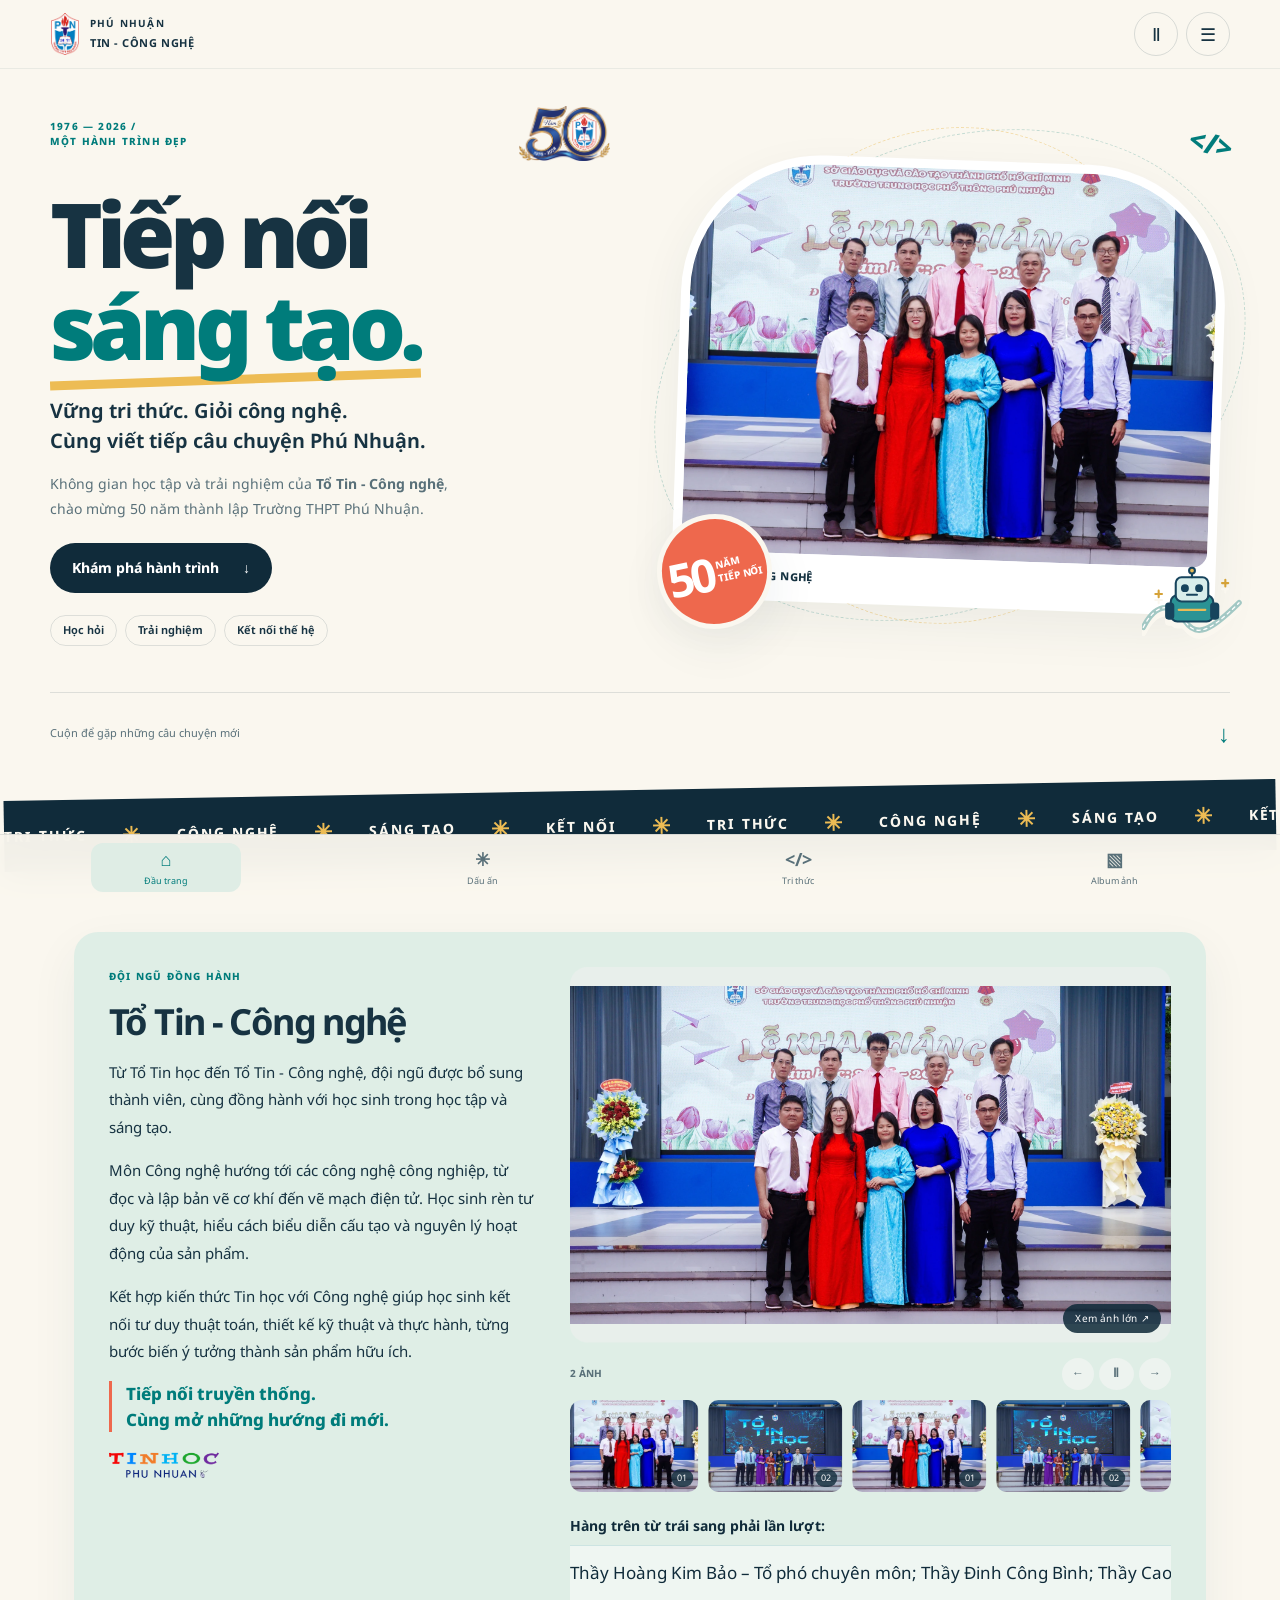
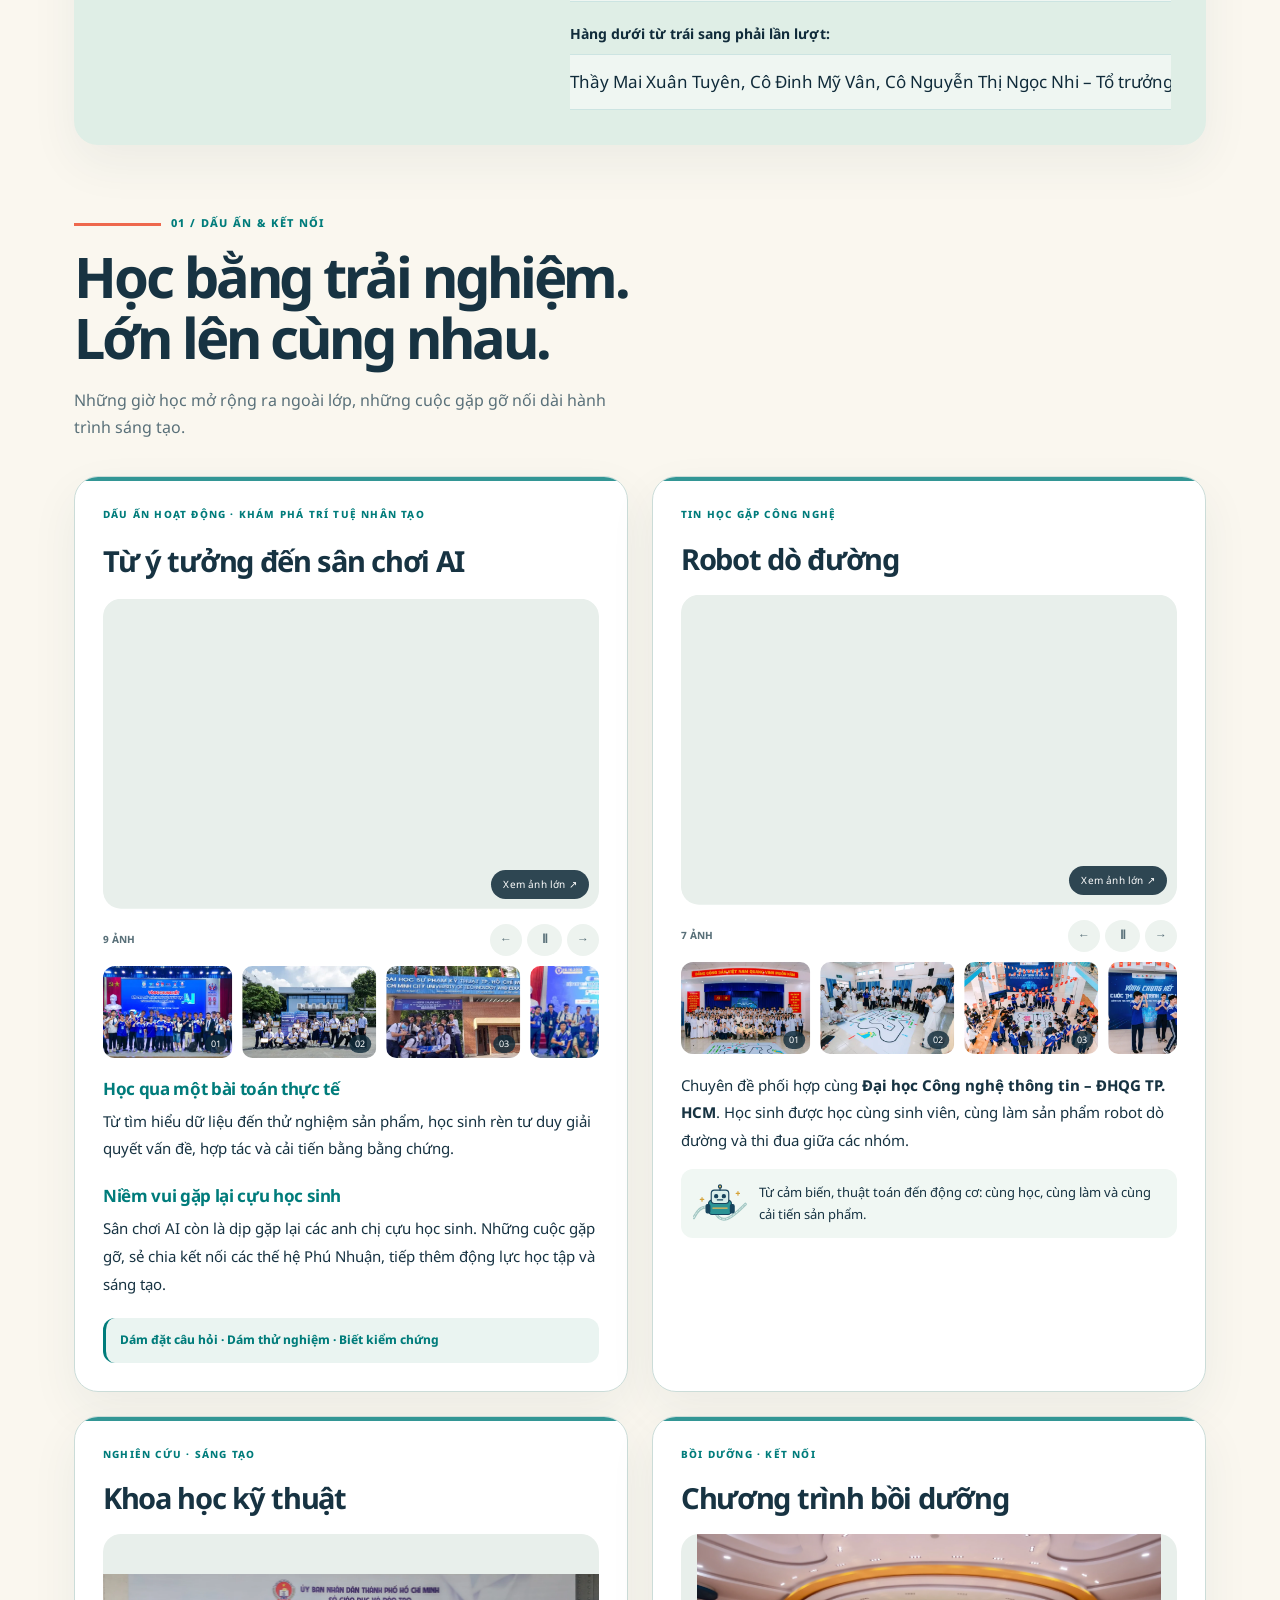
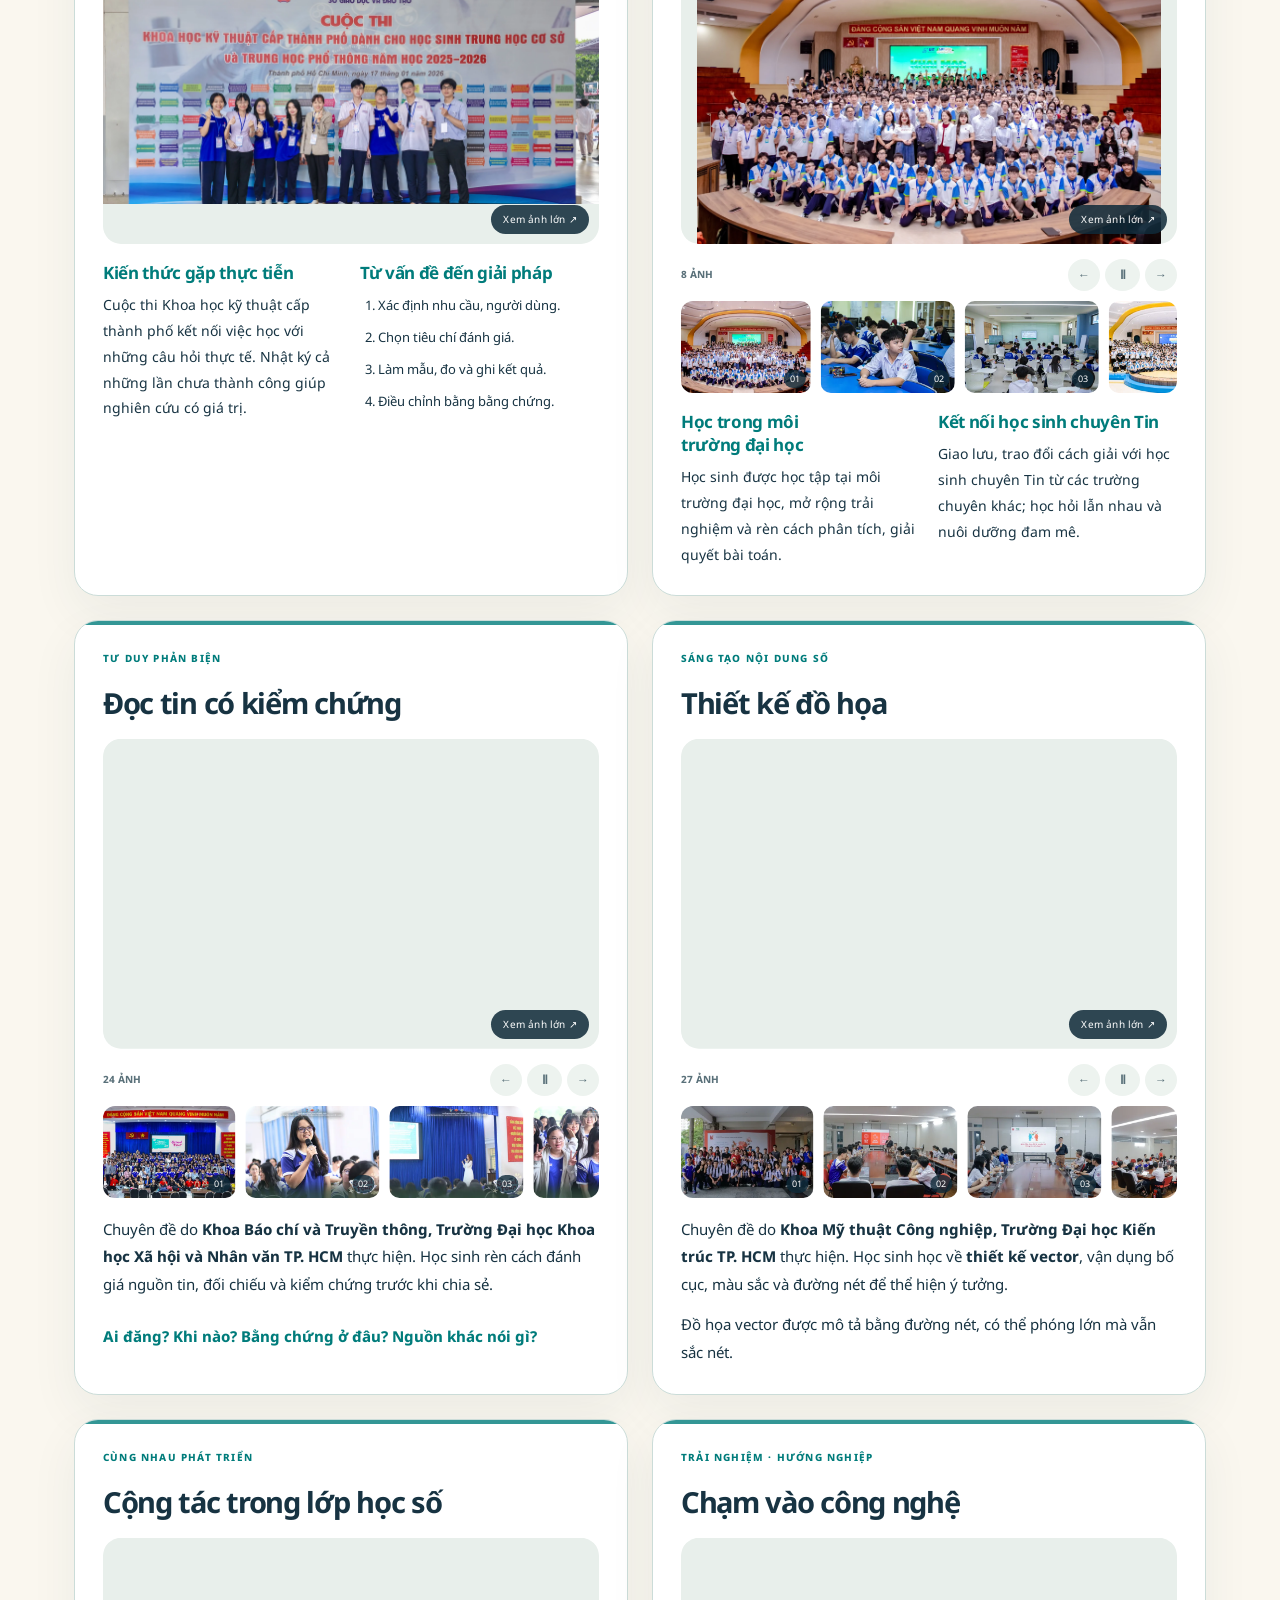
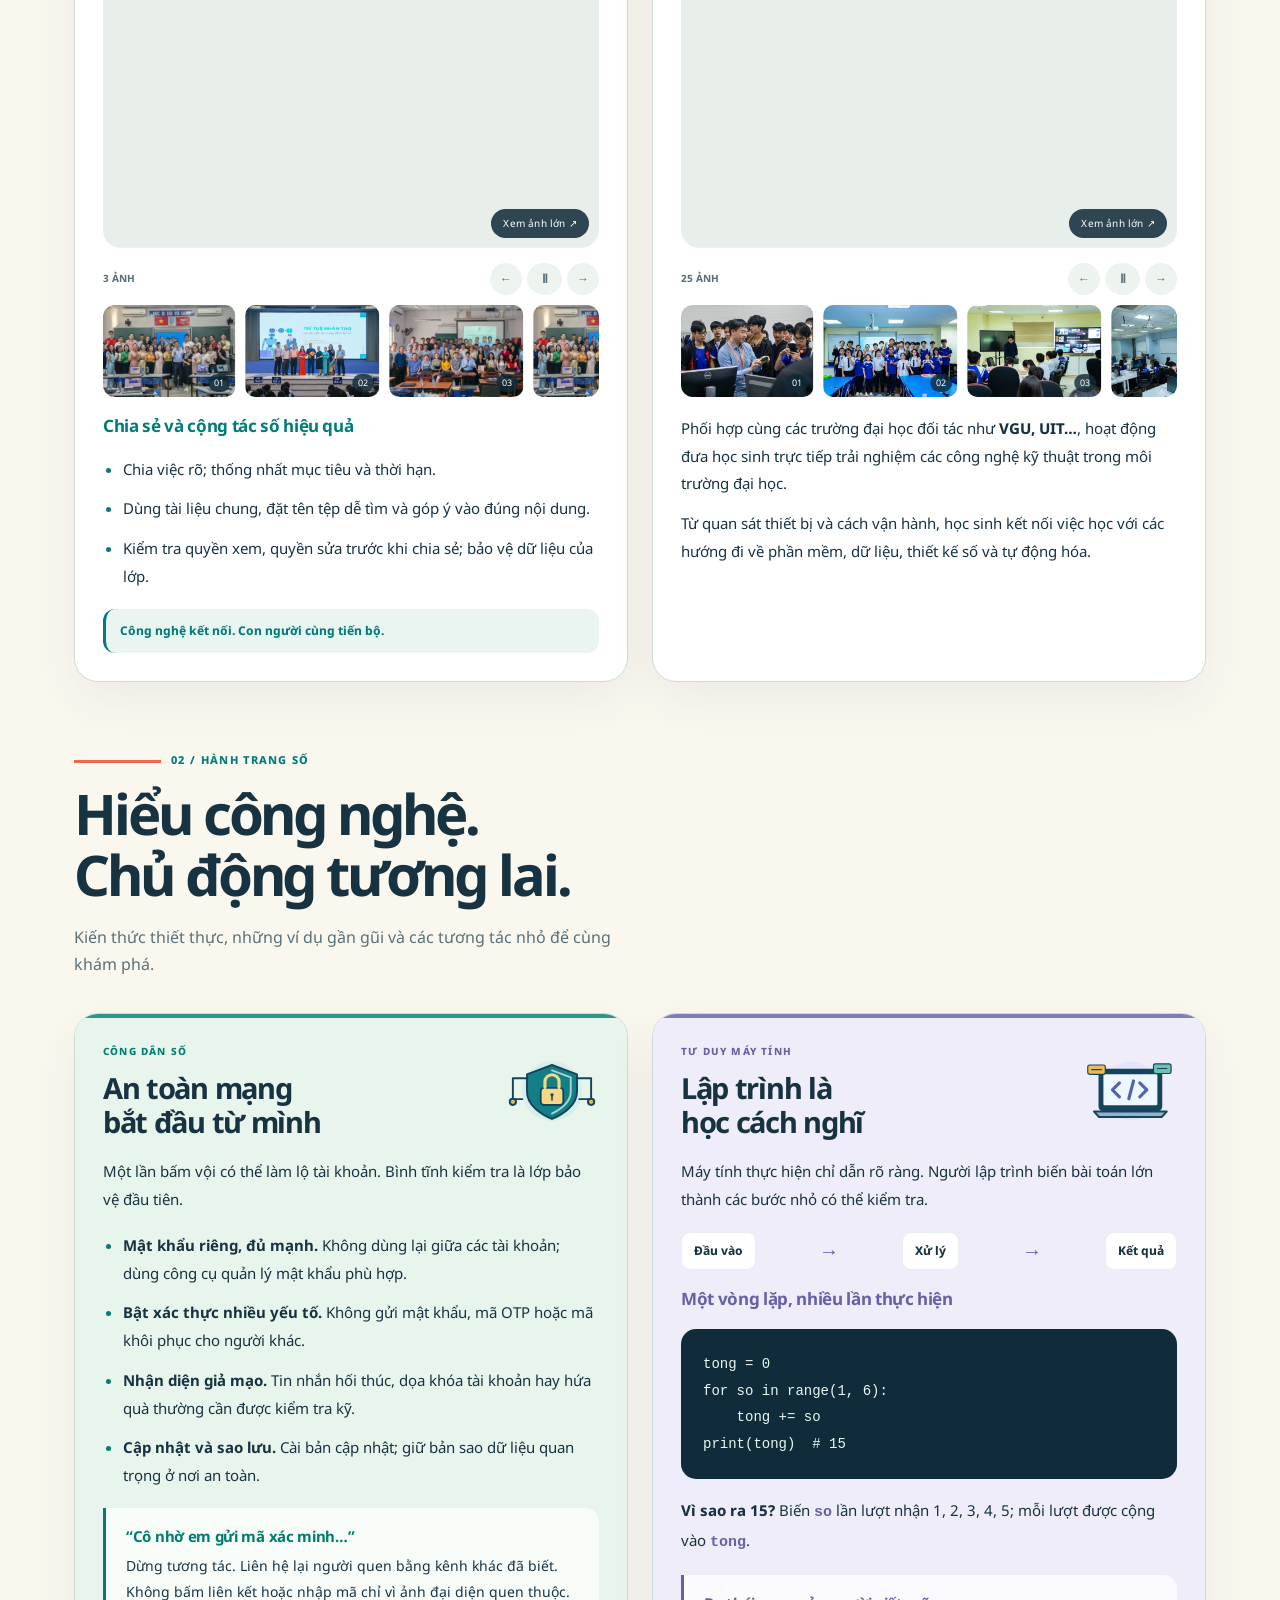
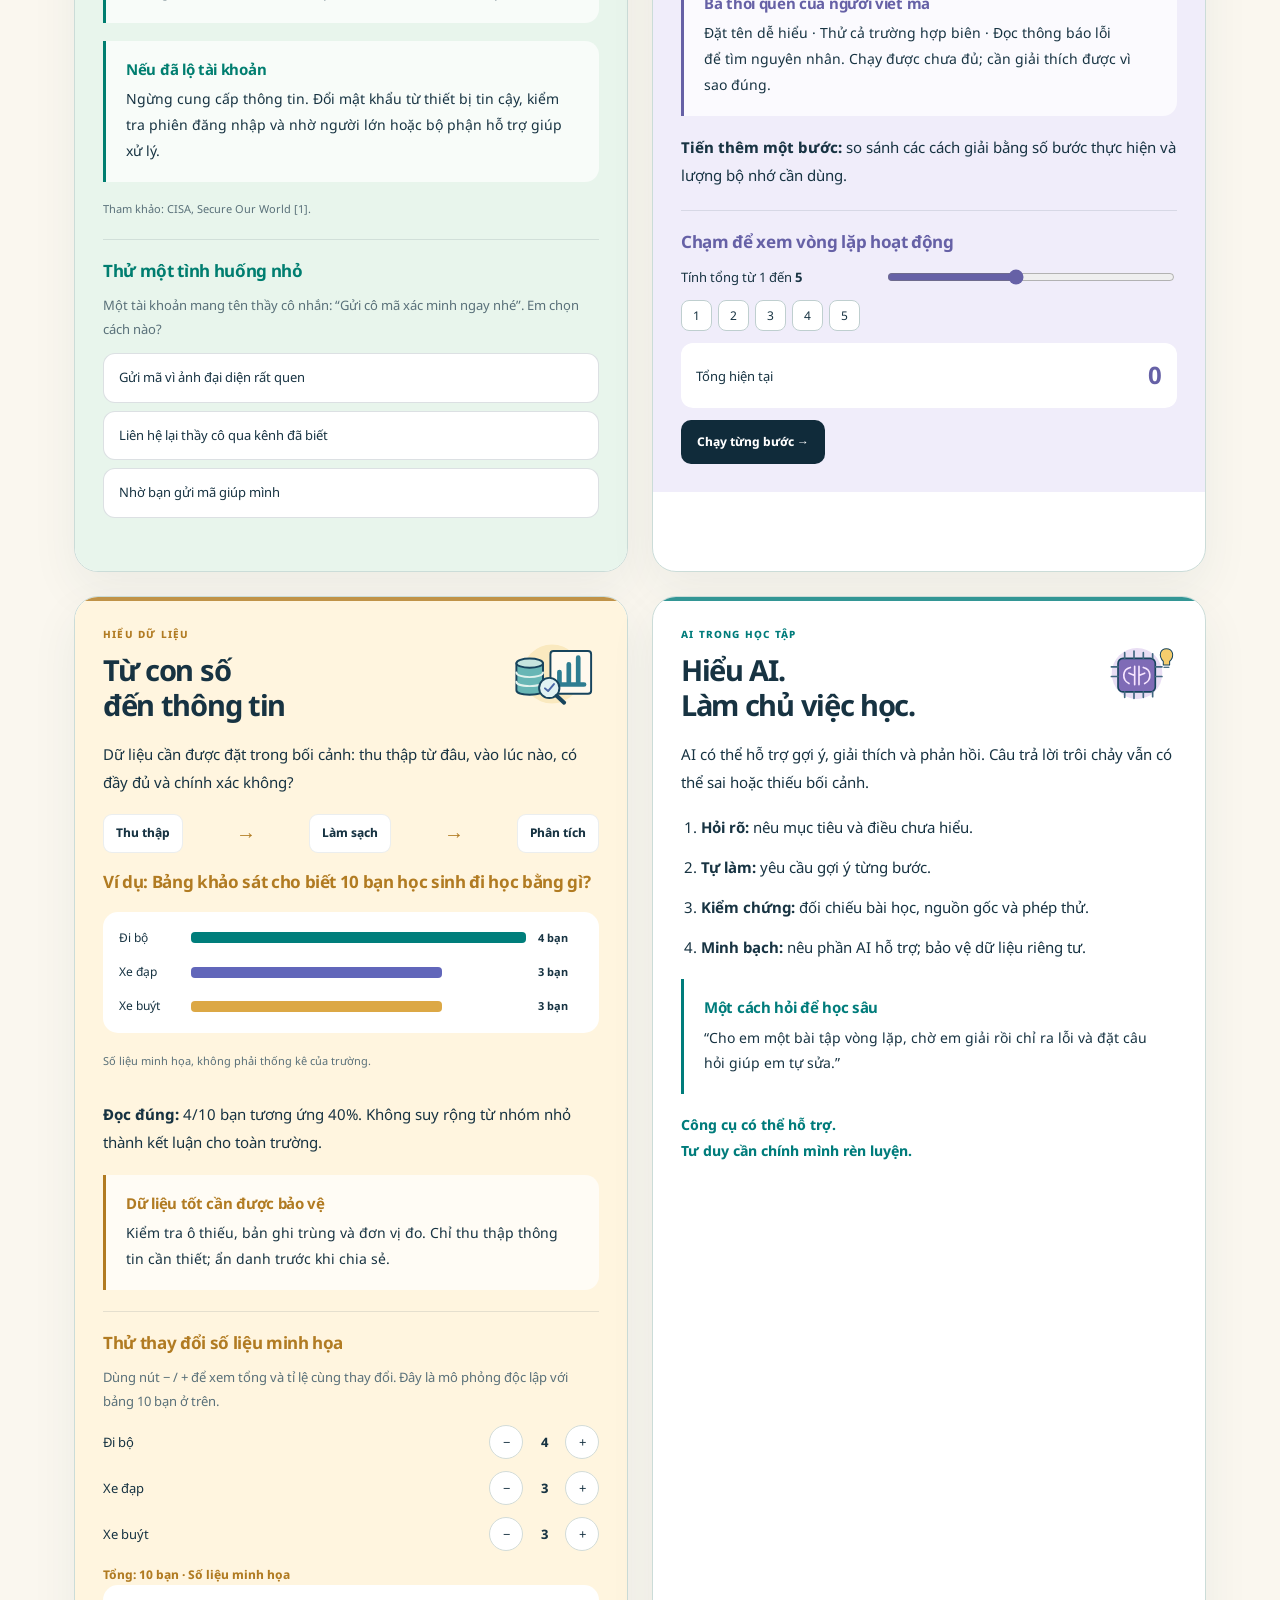
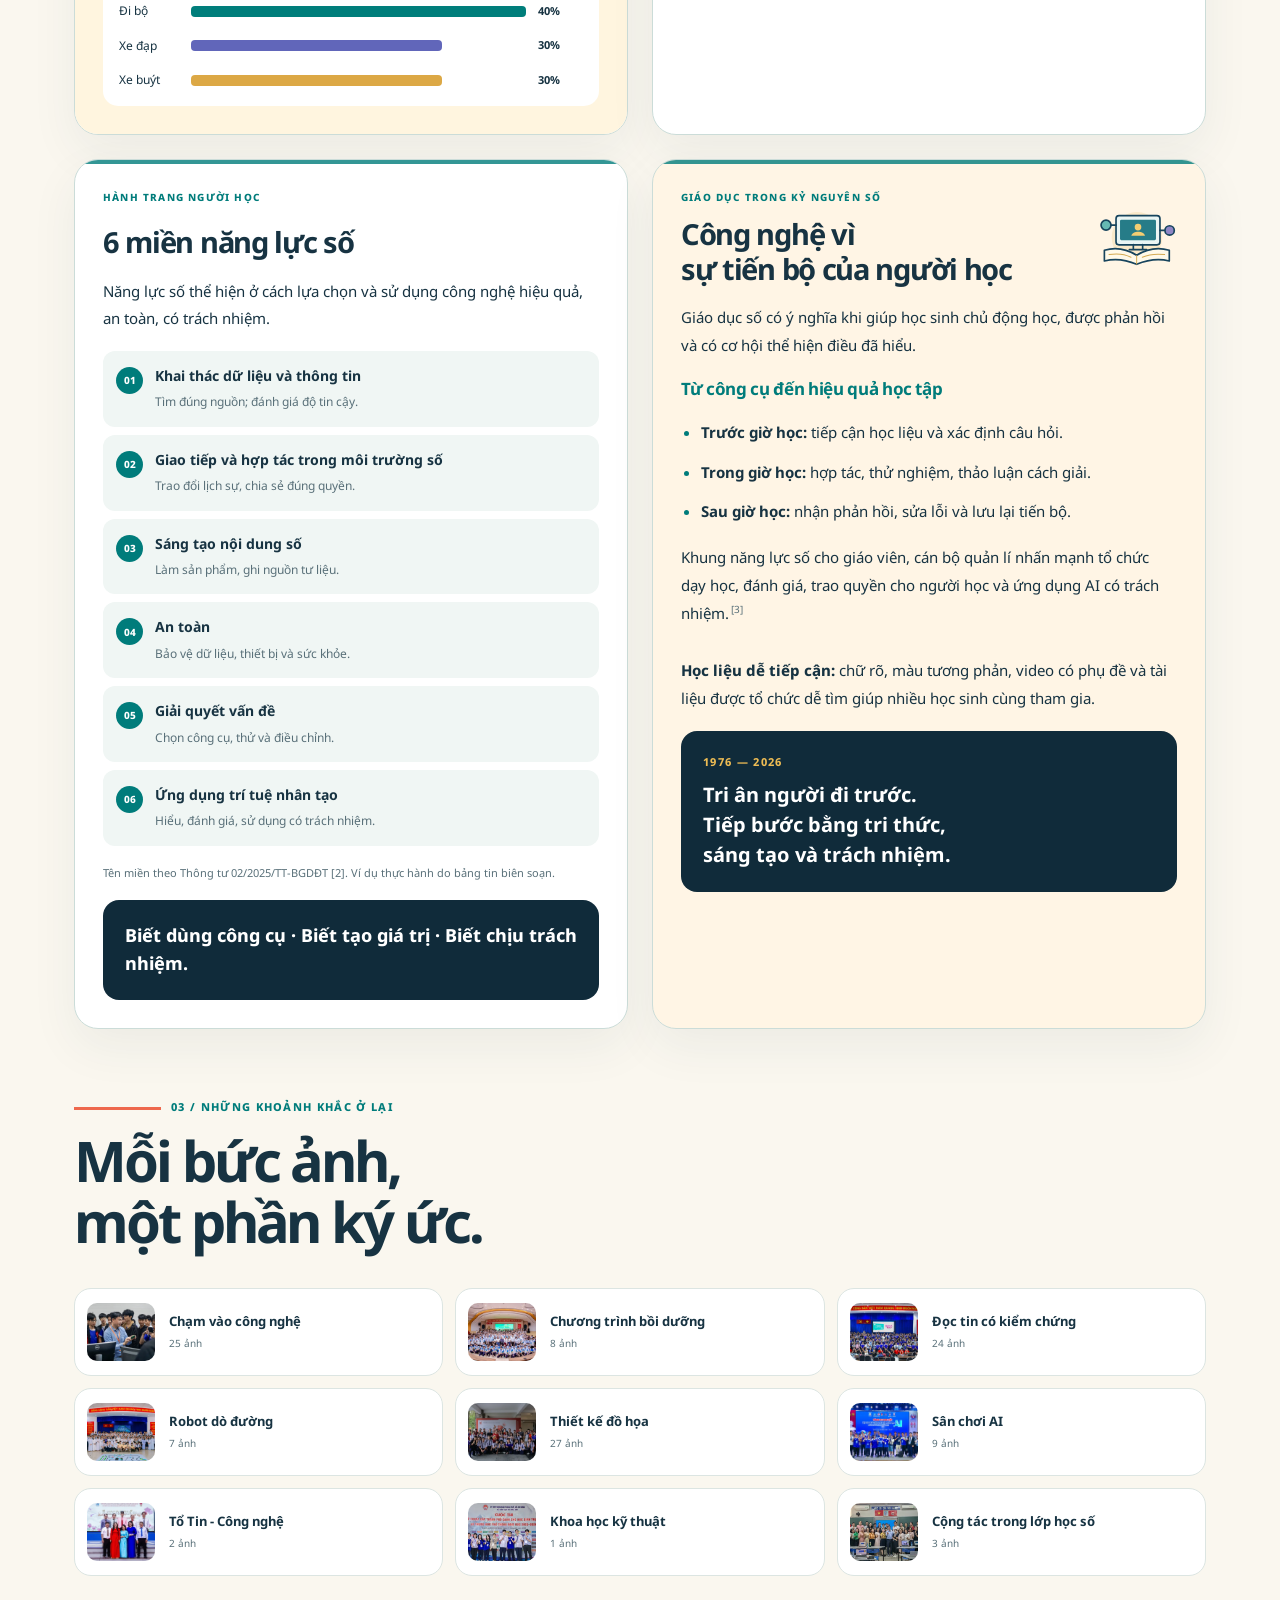
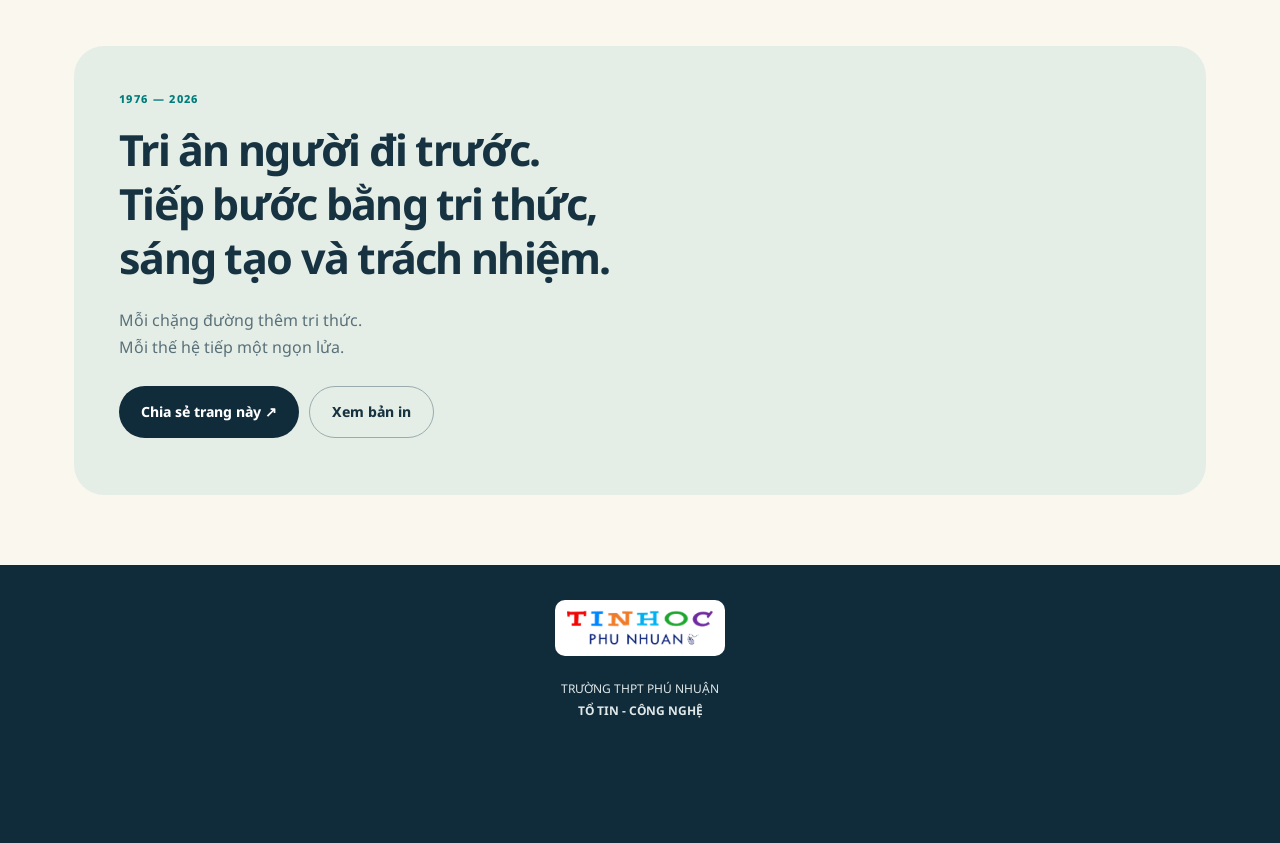
==== commit bc0ef695: "Sync new activity photos and add scrolling team names with paired landscape cards" ====
--- a/mobile/index.html
+++ b/mobile/index.html
@@ -13,13 +13,13 @@
 for so in range(1, 6):
     tong += so
 print(tong)  # 15</code></pre><p><strong>Vì sao ra 15?</strong> Biến <code>so</code> lần lượt nhận 1, 2, 3, 4, 5; mỗi lượt được cộng vào <code>tong</code>.</p><div class="case"><h3>Ba thói quen của người viết mã</h3><p>Đặt tên dễ hiểu · Thử cả trường hợp biên · Đọc thông báo lỗi để tìm nguyên nhân. Chạy được chưa đủ; cần giải thích được vì sao đúng.</p></div><p><strong>Tiến thêm một bước:</strong> so sánh các cách giải bằng số bước thực hiện và lượng bộ nhớ cần dùng.</p></div></article><article class="story reveal knowledge data" data-tile="05" id="topic-05" data-category="knowledge"><div class="tile-body"><div class="topic-head"><div><p class="eyebrow">HIỂU DỮ LIỆU</p><h2>Từ con số<br>đến thông tin</h2></div><img class="topic-art" src="../assets/data.svg" alt="Minh họa cơ sở dữ liệu, biểu đồ và kính lúp"></div><p>Dữ liệu cần được đặt trong bối cảnh: thu thập từ đâu, vào lúc nào, có đầy đủ và chính xác không?</p><div class="pipeline"><span>Thu thập</span><b>→</b><span>Làm sạch</span><b>→</b><span>Phân tích</span></div><h3>Ví dụ: Bảng khảo sát cho biết 10 bạn học sinh đi học bằng gì?</h3><div class="bar-chart" role="img" aria-label="Số liệu minh họa: đi bộ 4 bạn, xe đạp 3 bạn, xe buýt 3 bạn"><div><span>Đi bộ</span><i style="--v:100%"></i><b>4 bạn</b></div><div><span>Xe đạp</span><i style="--v:75%"></i><b>3 bạn</b></div><div><span>Xe buýt</span><i style="--v:75%"></i><b>3 bạn</b></div></div><p class="sample-note">Số liệu minh họa, không phải thống kê của trường.</p><p><strong>Đọc đúng:</strong> 4/10 bạn tương ứng 40%. Không suy rộng từ nhóm nhỏ thành kết luận cho toàn trường.</p><div class="case"><h3>Dữ liệu tốt cần được bảo vệ</h3><p>Kiểm tra ô thiếu, bản ghi trùng và đơn vị đo. Chỉ thu thập thông tin cần thiết; ẩn danh trước khi chia sẻ.</p></div></div></article><article class="story reveal ai-guide" data-tile="07" id="topic-07" data-category="knowledge"><div class="tile-body"><div class="topic-head"><div><p class="eyebrow">AI TRONG HỌC TẬP</p><h2>Hiểu AI.<br>Làm chủ việc học.</h2></div><img class="topic-art small" src="../assets/ai.svg" alt="Minh họa bộ xử lý AI và bóng đèn ý tưởng"></div><p>AI có thể hỗ trợ gợi ý, giải thích và phản hồi. Câu trả lời trôi chảy vẫn có thể sai hoặc thiếu bối cảnh.</p><ol class="compact-list"><li><strong>Hỏi rõ:</strong> nêu mục tiêu và điều chưa hiểu.</li><li><strong>Tự làm:</strong> yêu cầu gợi ý từng bước.</li><li><strong>Kiểm chứng:</strong> đối chiếu bài học, nguồn gốc và phép thử.</li><li><strong>Minh bạch:</strong> nêu phần AI hỗ trợ; bảo vệ dữ liệu riêng tư.</li></ol><div class="case"><h3>Một cách hỏi để học sâu</h3><p>“Cho em một bài tập vòng lặp, chờ em giải rồi chỉ ra lỗi và đặt câu hỏi giúp em tự sửa.”</p></div><p class="emphasis">Công cụ có thể hỗ trợ.<br>Tư duy cần chính mình rèn luyện.</p></div></article><article class="story reveal competency" data-tile="15" id="topic-15" data-category="knowledge"><div class="tile-body"><p class="eyebrow">HÀNH TRANG NGƯỜI HỌC</p><h2>6 miền năng lực số</h2><p>Năng lực số thể hiện ở cách lựa chọn và sử dụng công nghệ hiệu quả, an toàn, có trách nhiệm.</p><ol class="domains"><li><span><strong>Khai thác dữ liệu và thông tin</strong><small>Tìm đúng nguồn; đánh giá độ tin cậy.</small></span></li><li><span><strong>Giao tiếp và hợp tác trong môi trường số</strong><small>Trao đổi lịch sự, chia sẻ đúng quyền.</small></span></li><li><span><strong>Sáng tạo nội dung số</strong><small>Làm sản phẩm, ghi nguồn tư liệu.</small></span></li><li><span><strong>An toàn</strong><small>Bảo vệ dữ liệu, thiết bị và sức khỏe.</small></span></li><li><span><strong>Giải quyết vấn đề</strong><small>Chọn công cụ, thử và điều chỉnh.</small></span></li><li><span><strong>Ứng dụng trí tuệ nhân tạo</strong><small>Hiểu, đánh giá, sử dụng có trách nhiệm.</small></span></li></ol><p class="source">Tên miền theo Thông tư 02/2025/TT-BGDĐT [2]. Ví dụ thực hành do bảng tin biên soạn.</p><div class="mini-banner">Biết dùng công cụ · Biết tạo giá trị · Biết chịu trách nhiệm.</div></div></article><article class="story reveal education" data-tile="16" id="topic-16" data-category="knowledge"><div class="tile-body"><div class="topic-head"><div><p class="eyebrow">GIÁO DỤC TRONG KỶ NGUYÊN SỐ</p><h2>Công nghệ vì<br>sự tiến bộ của người học</h2></div><img class="topic-art small" src="../assets/education.svg" alt="Minh họa sách mở, máy tính và những kết nối học tập"></div><p>Giáo dục số có ý nghĩa khi giúp học sinh chủ động học, được phản hồi và có cơ hội thể hiện điều đã hiểu.</p><h3>Từ công cụ đến hiệu quả học tập</h3><ul class="facts short"><li><strong>Trước giờ học:</strong> tiếp cận học liệu và xác định câu hỏi.</li><li><strong>Trong giờ học:</strong> hợp tác, thử nghiệm, thảo luận cách giải.</li><li><strong>Sau giờ học:</strong> nhận phản hồi, sửa lỗi và lưu lại tiến bộ.</li></ul><p>Khung năng lực số cho giáo viên, cán bộ quản lí nhấn mạnh tổ chức dạy học, đánh giá, trao quyền cho người học và ứng dụng AI có trách nhiệm.<sup>[3]</sup></p><p><strong>Học liệu dễ tiếp cận:</strong> chữ rõ, màu tương phản, video có phụ đề và tài liệu được tổ chức dễ tìm giúp nhiều học sinh cùng tham gia.</p><div class="anniversary-note"><span>1976 — 2026</span><strong>Tri ân người đi trước.<br>Tiếp bước bằng tri thức,<br>sáng tạo và trách nhiệm.</strong></div></div></article></div></section><!--END_APPROVED_CONTENT-->
-<section class="chapter album-map" id="photo-map"><div class="section-heading reveal"><span class="eyebrow">03 / NHỮNG KHOẢNH KHẮC Ở LẠI</span><h2>Mỗi bức ảnh,<br>một phần ký ức.</h2><p>Ảnh tự trôi từ phải sang trái. Vuốt hoặc kéo để lướt nhanh, chạm để mở ảnh lớn.</p></div><div class="album-buttons" id="album-buttons"></div><p class="gallery-total" id="gallery-total" aria-live="polite"></p></section>
+<section class="chapter album-map" id="photo-map"><div class="section-heading reveal"><span class="eyebrow">03 / NHỮNG KHOẢNH KHẮC Ở LẠI</span><h2>Mỗi bức ảnh,<br>một phần ký ức.</h2></div><div class="album-buttons" id="album-buttons"></div></section>
 <section class="closing-section reveal"><span class="eyebrow">1976 — 2026</span><h2>Tri ân người đi trước.<br>Tiếp bước bằng tri thức,<br>sáng tạo và trách nhiệm.</h2><p>Mỗi chặng đường thêm tri thức.<br>Mỗi thế hệ tiếp một ngọn lửa.</p><div class="closing-actions"><button class="button primary" id="share-page">Chia sẻ trang này ↗</button><a class="button outline" href="../">Xem bản in</a></div><p id="share-status" role="status"></p></section>
 </div></main>
 <footer class="site-footer"><img class="footer-team-logo" src="../assets/logo-to.png" alt="Logo Tổ Tin Phú Nhuận"><p>TRƯỜNG THPT PHÚ NHUẬN<br><strong>TỔ TIN - CÔNG NGHỆ</strong></p></footer>
 <nav class="bottom-nav" aria-label="Điều hướng nhanh"><a href="#top" class="active"><span aria-hidden="true">⌂</span>Đầu trang</a><a href="#activities"><span aria-hidden="true">✳</span>Dấu ấn</a><a href="#knowledge"><span aria-hidden="true">&lt;/&gt;</span>Tri thức</a><a href="#photo-map"><span aria-hidden="true">▧</span>Album ảnh</a></nav>
 <button class="back-top" id="back-top" aria-label="Về đầu trang">↑</button>
-<dialog id="photo-viewer" aria-label="Xem ảnh lớn"><div class="viewer-toolbar"><span id="viewer-count"></span><div><button class="icon-button" id="viewer-zoom" aria-pressed="false" aria-label="Phóng to ảnh">＋</button><button class="icon-button" id="viewer-close" aria-label="Đóng ảnh">✕</button></div></div><div class="viewer-stage" id="viewer-stage"><img id="viewer-image" alt=""></div><div class="viewer-bottom"><button class="icon-button" id="viewer-prev" aria-label="Ảnh trước">←</button><p id="viewer-caption" aria-live="polite"></p><button class="icon-button" id="viewer-next" aria-label="Ảnh tiếp theo">→</button></div><p class="viewer-hint">Vuốt để chuyển ảnh · Nhấn ＋ để xem chi tiết</p></dialog>
+<dialog id="photo-viewer" aria-label="Xem ảnh lớn"><div class="viewer-toolbar"><span id="viewer-count"></span><div><button class="icon-button" id="viewer-zoom" aria-pressed="false" aria-label="Phóng to ảnh">＋</button><button class="icon-button" id="viewer-close" aria-label="Đóng ảnh">✕</button></div></div><div class="viewer-stage" id="viewer-stage"><img id="viewer-image" alt=""></div><div class="viewer-bottom"><button class="icon-button" id="viewer-prev" aria-label="Ảnh trước">←</button><p id="viewer-caption" aria-live="polite"></p><button class="icon-button" id="viewer-next" aria-label="Ảnh tiếp theo">→</button></div></dialog>
 <noscript><div class="noscript">Nội dung bài viết vẫn có thể đọc khi tắt JavaScript. Bật JavaScript để mở album ảnh và dùng các tương tác, hoặc <a href="../">xem bản in đầy đủ</a>.</div></noscript>
 <script src="mobile.js" defer></script>
 <script src="scroll-effects.js" defer></script>
--- a/mobile/mobile.css
+++ b/mobile/mobile.css
@@ -1,4 +1,7 @@
 @font-face{font-family:Noto;src:url('../assets/NotoSans.ttf') format('truetype');font-weight:100 900;font-display:swap}
+.team-credits{display:grid;gap:20px;margin-top:22px;min-width:0}.team-credit-row{display:flex;flex-direction:column;gap:8px;min-width:0}.team-credit-label{display:block;font-size:14px;line-height:1.7;color:var(--navy)}.names-viewport{width:100%;overflow:hidden;border-block:1px solid #007e8426;background:#ffffff80;padding:12px 0;outline-offset:4px}.names-track{display:flex;width:max-content;animation:team-names var(--names-duration,40s) linear infinite;will-change:transform}.names-group{display:block;flex-shrink:0;white-space:nowrap;padding-right:64px;font-size:17px;line-height:1.8;color:var(--navy)}.names-viewport:hover .names-track,.names-viewport:focus .names-track,.names-viewport:active .names-track{animation-play-state:paused}@keyframes team-names{to{transform:translateX(-50%)}}
+@media screen and (orientation:portrait) and (max-width:1024px){.team-credits{margin:24px 20px 0;gap:22px}.team-credit-label{font-size:clamp(13px,3.8vw,16px)}.names-group{font-size:19px}}
+@media(prefers-reduced-motion:reduce){.names-viewport{overflow:visible;padding:12px}.names-track{animation:none;width:auto;will-change:auto}.names-group{white-space:normal;padding:0}.names-group+.names-group{display:none}}
 :root{--navy:#102b3a;--teal:#007c7b;--coral:#ee684d;--gold:#edbc54;--paper:#faf7ef;--ink:#173342;--muted:#597079;--line:#dce5e2;--radius:24px;--shadow:0 18px 48px #183f5010}*{box-sizing:border-box}html{scroll-behavior:smooth;scroll-padding-top:92px}body{margin:0;background:var(--paper);color:var(--ink);font-family:Noto,Arial,sans-serif;font-size:16px;line-height:1.7}body.modal-open{overflow:hidden}button,input,a{-webkit-tap-highlight-color:transparent}button,input{font:inherit}button,a{touch-action:manipulation}button{cursor:pointer}button:disabled{cursor:default;opacity:.5}a{color:inherit}img{display:block;max-width:100%;height:auto}button:focus-visible,a:focus-visible,summary:focus-visible,input:focus-visible{outline:3px solid var(--coral);outline-offset:5px}h1,h2,h3,p,figure,pre{margin:0}h1,h2,h3{line-height:1.15;text-wrap:balance;letter-spacing:-.04em}p{text-wrap:pretty}h2{font-size:clamp(27px,3.3vw,40px)}h3{font-size:19px;letter-spacing:-.025em}button{border:0}button:not(.button){color:inherit}::selection{background:#f4cd83;color:var(--navy)}[hidden]{display:none!important}.skip{position:fixed;left:12px;top:-100px;z-index:200;background:#fff;padding:12px}.skip:focus{top:10px}.reading-progress{position:fixed;inset:0 0 auto;height:3px;z-index:102;background:transparent}.reading-progress i{display:block;height:100%;width:0;background:var(--coral)}.site-header{position:sticky;top:0;z-index:80;display:flex;align-items:center;justify-content:space-between;gap:12px;padding:12px max(20px,calc((100vw - 1180px)/2));background:#faf7eff2;border-bottom:1px solid #15384612;backdrop-filter:blur(16px)}.brand{display:flex;align-items:center;gap:10px;text-decoration:none;font-size:10px;letter-spacing:.12em;font-weight:700}.brand img{width:30px;height:42px;object-fit:contain}.brand strong{display:block;font-size:11px;letter-spacing:.05em;margin-top:2px}.header-actions{display:flex;gap:8px}.icon-button{display:grid;place-items:center;min-width:44px;min-height:44px;flex-shrink:0;border:1px solid #16374626!important;background:transparent;border-radius:50%;font-size:20px;line-height:1}.site-header .icon-button{font-size:18px}.site-header nav{position:absolute;top:calc(100% + 8px);right:max(16px,calc((100vw - 1180px)/2));width:min(330px,calc(100vw - 32px));padding:12px;background:var(--navy);color:white;border-radius:20px;box-shadow:0 15px 40px #102b3a30}.site-header nav a{display:block;padding:13px 16px;text-decoration:none;border-radius:10px}.site-header nav a:hover{background:#ffffff12}.eyebrow{display:block;color:var(--teal);font-size:11px;font-weight:800;letter-spacing:.12em;line-height:1.5}.button{display:inline-flex;align-items:center;justify-content:center;gap:24px;min-height:50px;padding:13px 22px;border-radius:50px;font-size:14px;font-weight:750;text-decoration:none;transition:transform .2s,background .2s}.button:active{transform:scale(.97)}.button.primary{background:var(--navy);color:white}.button.primary:hover{background:var(--teal)}.button.outline{border:1px solid #9aabae;background:transparent}.hero{position:relative;max-width:1240px;margin:auto;padding:36px 30px 0;display:grid;grid-template-columns:1fr 1fr;gap:38px 60px;overflow:hidden}.hero-topline{display:flex;gap:16px;align-items:center;justify-content:space-between;margin-bottom:25px}.hero-topline .eyebrow{font-size:10px;max-width:210px}.hero-topline>img{width:91px;height:57px;object-fit:contain}.hero h1{font-size:clamp(58px,7vw,94px);font-weight:900;line-height:1.03;letter-spacing:-.065em}.hero h1 em{font-style:normal;color:var(--teal);position:relative}.hero h1 em:after{content:'';display:block;position:absolute;height:9px;bottom:2px;left:0;right:0;background:var(--gold);z-index:-1;transform:rotate(-2deg)}.hero-subtitle{font-size:20px;font-weight:650;line-height:1.5;margin-top:24px}.hero-description{font-size:14px;line-height:1.8;color:var(--muted);max-width:430px;margin:15px 0 22px}.hero-chips{display:flex;gap:8px;flex-wrap:wrap;margin-top:22px}.hero-chips span{border:1px solid #17334220;padding:5px 12px;font-size:11px;border-radius:30px;font-weight:650}.hero-art{position:relative;align-self:center;padding:40px 8px 25px}.hero-photo{position:relative;display:block;background:white;border-radius:140px 140px 22px 22px;padding:9px;width:100%;box-shadow:var(--shadow);transform:rotate(2deg);transition:transform .35s}.hero-photo:hover{transform:rotate(0deg)}.hero-photo>img{width:100%;aspect-ratio:1.35;object-fit:cover;border-radius:130px 130px 15px 15px}.hero-photo>span{display:flex;align-items:center;justify-content:space-between;gap:10px;text-align:left;font-size:11px;font-weight:800;padding:12px 10px 3px;letter-spacing:.04em}.hero-photo b{font-size:24px;line-height:1}.anniversary-stamp{position:absolute;bottom:2px;left:-13px;border-radius:50%;background:var(--coral);color:white;width:115px;height:115px;display:flex;align-items:center;justify-content:center;gap:5px;transform:rotate(-12deg);border:5px solid var(--paper);box-shadow:var(--shadow)}.anniversary-stamp>b{font-size:46px;letter-spacing:-.08em;line-height:1}.anniversary-stamp span{font-size:10px;font-weight:800;line-height:1.4}.floating-art{position:absolute;right:-12px;bottom:-6px;width:100px;filter:drop-shadow(0 6px 0 #faf7ef);animation:float 6s ease-in-out infinite}.floating-code{position:absolute;right:-3px;top:0;font-size:28px;font-weight:850;color:var(--teal);transform:rotate(15deg);animation:float 7s ease-in-out infinite}.orbit{position:absolute;inset:5% -5%;border:1px dashed #20867d40;border-radius:50%;transform:rotate(-25deg);z-index:-1}.orbit-two{inset:1% 8%;transform:rotate(22deg);border-color:#ebba5370}.hero-foot{grid-column:1/-1;display:flex;justify-content:space-between;align-items:center;border-top:1px solid #17334220;padding:20px 0 25px;margin-top:8px;font-size:11px;color:var(--muted)}.hero-foot>span:last-child{font-size:24px;color:var(--teal)}.ticker{overflow:hidden;background:var(--navy);color:var(--paper);padding:17px 0;margin-top:12px;transform:rotate(-1deg);width:100%;}.ticker>div{display:flex;width:max-content;align-items:center;gap:35px;animation:ticker 30s linear infinite;font-size:14px;font-weight:750;letter-spacing:.14em}.ticker i{font-style:normal;color:var(--gold);font-size:22px}.content-shell{max-width:1180px;margin:auto;padding:70px 24px 0}.chapter{padding-top:70px;scroll-margin-top:90px}.section-heading{margin-bottom:35px;max-width:650px}.section-heading .eyebrow{margin-bottom:14px}.section-heading h2{font-size:clamp(34px,4.8vw,56px);line-height:1.1;letter-spacing:-.055em}.section-heading p{color:var(--muted);max-width:560px;margin-top:18px}.activity-grid{display:grid;grid-template-columns:1fr 1fr;gap:24px}.story{--accent:var(--teal);position:relative;border-radius:var(--radius);border:1px solid #cbdcd8;box-shadow:var(--shadow);background:white;min-width:0;overflow:hidden;scroll-margin-top:92px}.story .tile-body{padding:28px;display:flex;flex-direction:column;gap:18px;min-width:0}.story .eyebrow{color:var(--accent);font-size:10px}.story h2{font-size:29px;line-height:1.2;letter-spacing:-.045em}.story h3{color:var(--accent);line-height:1.35;font-size:17px;letter-spacing:-.02em}.story p,.story li{font-size:15px;line-height:1.85}.story p+p{margin-top:12px}.story h3+p{margin-top:7px}.story p strong{font-weight:750}.story figure{margin:0}.story sup{font-size:10px;margin-left:2px;color:var(--muted)}.source{font-size:11px!important;line-height:1.7!important;color:var(--muted)}.story .ribbon{padding:12px 14px;background:#eaf4f1;border-radius:12px;border-left:3px solid var(--accent);font-size:12px;font-weight:750;color:var(--accent);line-height:1.7}.team-story{border:0;background:#dfeee6;margin-bottom:0}.team-story .tile-body{display:grid;grid-template-columns:.85fr 1.2fr;gap:35px;padding:35px}.team-intro{display:flex;flex-direction:column;gap:15px}.team-intro h2{font-size:36px}.team-intro p+p{margin-top:0}.team-intro .legacy-logo{width:110px;height:auto;margin-top:5px}.motto{border-left:3px solid var(--coral);padding-left:14px;color:var(--teal);font-size:17px;font-weight:800;line-height:1.5}.feature{grid-column:1/-1}.feature .tile-body{display:grid;grid-template-columns:1.35fr 1fr;gap:20px 30px}.feature .tile-body>.eyebrow,.feature .tile-body>h2,.feature .tile-body>.ribbon{grid-column:1/-1}.feature .gallery{grid-column:1;grid-row:3}.feature .feature-story{grid-column:2;grid-row:3;align-self:center}.feature-columns{display:flex;flex-direction:column;gap:22px}.photo-notes{display:grid;grid-template-columns:1fr 1fr;gap:18px}.photo-notes.context-copy{display:block}.photo-notes p{font-size:14px}.photo-notes.context-copy p{font-size:15px}.note-title,.robot-caption{display:flex;align-items:center;gap:12px}.robot-caption img,.note-title img{width:54px;height:45px;object-fit:contain;flex-shrink:0}.robot-caption{margin-top:14px!important;padding:12px;background:#f0f7f3;border-radius:12px}.robot-caption p{font-size:13px!important;line-height:1.7}.context-key{font-weight:750;color:var(--teal);padding-top:12px}.mini-steps{margin:8px 0 0;padding-left:18px}.mini-steps li{font-size:13px;margin-bottom:8px}.knowledge-grid{display:grid;grid-template-columns:repeat(2,minmax(0,1fr));gap:24px}.knowledge .tile-body{background:#f4f8ff}.knowledge.security{--accent:#007e70}.knowledge.security .tile-body{background:#e8f5ec}.knowledge.coding{--accent:#6661a6}.knowledge.coding .tile-body{background:#f0edfa}.knowledge.data{--accent:#b17b22}.knowledge.data .tile-body{background:#fff5df}.topic-head{display:flex;align-items:center;justify-content:space-between;gap:15px}.topic-head .eyebrow{margin-bottom:10px}.topic-art{width:94px;height:83px;object-fit:contain;flex-shrink:0}.topic-art.small{width:80px;height:75px}.facts,.compact-list{display:flex;flex-direction:column;gap:12px;margin:0;padding-left:20px}.facts li::marker{color:var(--accent)}.case{padding:18px 20px;background:#ffffffb3;border-left:3px solid var(--accent);border-radius:0 14px 14px 0}.case h3{font-size:15px}.case p{font-size:14px;margin-top:7px}.pipeline{display:flex;align-items:center;justify-content:space-between;gap:6px;font-size:12px;font-weight:750}.pipeline span{padding:8px 12px;background:white;border:1px solid #17334215;border-radius:9px}.pipeline b{color:var(--accent);font-size:20px}pre{background:var(--navy);color:#eaf7ef;padding:22px;border-radius:15px;white-space:pre-wrap;font:14px/1.9 Consolas,'Courier New',monospace;overflow-x:auto}p code{font-weight:750;color:var(--accent)}.bar-chart{padding:16px;background:white;border-radius:15px;display:flex;flex-direction:column;gap:14px}.bar-chart>div{display:grid;grid-template-columns:60px 1fr 45px;gap:12px;align-items:center;font-size:12px}.bar-chart i{height:11px;border-radius:4px;background:#007e7b;width:var(--v);transform-origin:left;animation:bar-in 1.3s both}.bar-chart>div:nth-child(2) i{background:#6166ba}.bar-chart>div:nth-child(3) i{background:#dca845}.bar-chart b{font-size:11px;white-space:nowrap}.sample-note{font-size:11px!important;color:var(--muted)}.domains{list-style:none;counter-reset:domain;display:flex;flex-direction:column;gap:8px;margin:0;padding:0}.domains li{counter-increment:domain;position:relative;padding:14px 16px 14px 52px;border-radius:12px;background:#f0f6f4;cursor:pointer;transition:background .2s}.domains li:before{content:counter(domain,decimal-leading-zero);position:absolute;left:13px;top:16px;width:27px;height:27px;display:grid;place-items:center;color:white;background:var(--teal);border-radius:50%;font-size:10px;font-weight:800}.domains strong{display:block;font-size:14px;line-height:1.6}.domains small{display:block;font-size:12px;line-height:1.7;margin-top:5px;color:var(--muted)}.domains li.selected{background:#d7eee4}.mini-banner,.anniversary-note{background:var(--navy);color:white;padding:22px;border-radius:16px;font-size:18px;font-weight:750;line-height:1.55}.anniversary-note>span{display:block;font-size:11px;color:var(--gold);margin-bottom:10px;letter-spacing:.12em}.anniversary-note strong{font-size:20px;line-height:1.5}.education{background:#fff5e5}.emphasis{color:var(--accent);font-weight:750;font-size:14px!important}.swatches,.paired-small{display:none}.gallery{min-width:0}.cover-preview{position:relative;display:block;width:100%;padding:0;border-radius:16px;background:#e8efeb;overflow:hidden}.cover-preview img{width:100%;aspect-ratio:16/10;object-fit:contain}.cover-preview:after{content:'Xem ảnh lớn ↗';position:absolute;bottom:10px;right:10px;border-radius:30px;padding:6px 12px;color:white;background:#102b3adb;font-size:10px;letter-spacing:.02em}.gallery-heading{display:flex;gap:10px;align-items:center;justify-content:space-between;margin:15px 0 10px;font-size:10px;font-weight:750;color:var(--muted)}.gallery-heading>span{min-width:0}.gallery-controls{display:flex;gap:5px;align-items:center}.gallery-controls button{min-width:32px;min-height:32px;border-radius:50%;background:#edf3ef;font-size:12px;padding:0}.gallery-controls .rail-pause{min-width:35px}.rail-viewport{overflow-x:auto;overflow-y:hidden;scrollbar-width:none;border-radius:12px;cursor:grab;overscroll-behavior-x:contain;touch-action:pan-x pan-y;-webkit-overflow-scrolling:touch}.rail-viewport::-webkit-scrollbar{display:none}.rail-viewport.dragging{cursor:grabbing;scroll-behavior:auto}.rail-track{display:flex;width:max-content}.rail-group{display:flex;gap:10px;padding-right:10px;flex-shrink:0}.thumb{position:relative;display:block;padding:0;flex:0 0 134px;width:134px;height:92px;border-radius:10px;background:#dfe8e5;overflow:hidden;user-select:none;-webkit-user-select:none}.thumb>img{width:100%;height:100%;object-fit:cover;pointer-events:none}.thumb>span{position:absolute;bottom:5px;right:5px;color:white;background:#102b3acb;padding:2px 6px;font-size:9px;line-height:1.5;border-radius:20px}.gallery-hint{font-size:10px!important;color:var(--muted);margin-top:8px!important;line-height:1.6!important}.interactive{border-top:1px solid #1733421c;margin-top:3px;padding-top:20px}.interactive>h3{margin-bottom:10px}.interactive>p{font-size:13px;color:var(--muted)}.quiz-options{display:flex;flex-direction:column;gap:8px;margin-top:12px}.quiz-options button{padding:13px 15px;border:1px solid #17334226;border-radius:12px;text-align:left;font-size:13px;line-height:1.65;background:white}.quiz-options button.selected{background:#113f45;color:white;border-color:#113f45}.quiz-result{font-size:13px!important;margin-top:12px;min-height:1em}.simulation-head{display:flex;align-items:center;gap:12px;justify-content:space-between;font-size:13px;margin:12px 0}.simulation-head input{width:58%;accent-color:var(--accent)}.number-chips{display:flex;gap:6px;flex-wrap:wrap;margin:12px 0}.number-chips span{display:grid;place-items:center;min-width:31px;height:31px;border:1px solid #bfcfcf;background:white;border-radius:8px;font-size:12px}.number-chips span.done{background:var(--navy);color:white;border-color:var(--navy)}.simulation-output{display:flex;justify-content:space-between;align-items:center;padding:12px 15px;background:white;border-radius:12px;font-size:13px}.simulation-output strong{font-size:24px;color:var(--accent)}.mini-button{background:var(--navy);color:white!important;padding:11px 16px;border-radius:10px;min-height:44px;font-size:12px;font-weight:750}.simulation .mini-button{margin-top:12px}.data-stepper{display:grid;grid-template-columns:1fr auto auto auto;gap:10px;align-items:center;margin-top:12px;font-size:13px}.data-stepper button{width:34px;height:34px;border-radius:50%;background:white;border:1px solid #d3dcd8}.data-stepper output{min-width:22px;text-align:center;font-weight:750}.dynamic-total{display:block;margin-top:14px;font-size:12px;font-weight:750;color:var(--accent)}.album-buttons{display:grid;grid-template-columns:repeat(3,1fr);gap:12px}.album-buttons button{display:flex;align-items:center;gap:14px;text-align:left;background:white;padding:12px;border:1px solid var(--line);border-radius:17px;min-height:88px;transition:transform .2s}.album-buttons button:hover{transform:translateY(-3px)}.album-buttons img{width:68px;height:58px;object-fit:cover;border-radius:10px;flex-shrink:0}.album-buttons strong{display:block;font-size:13px;line-height:1.5}.album-buttons small{display:block;font-size:10px;color:var(--muted);margin-top:3px}.gallery-total{margin-top:18px;font-size:12px;color:var(--muted)}.closing-section{margin:70px 0;padding:45px;border-radius:30px;background:#e5eee6;position:relative;overflow:hidden}.closing-section h2{font-size:clamp(28px,4vw,43px);line-height:1.25;margin:16px 0 22px;max-width:780px}.closing-section>p{color:var(--muted)}.closing-actions{display:flex;gap:10px;flex-wrap:wrap;margin-top:25px}.closing-section #share-status{font-size:12px;margin-top:12px}.site-footer{padding:35px 24px 110px;background:var(--navy);color:#e0e8e8;text-align:center;font-size:12px}.site-footer>img{width:100px;height:65px;object-fit:contain;margin:0 auto 20px}.site-footer>p{margin:12px auto;max-width:500px;line-height:1.8}.site-footer details{max-width:700px;margin:24px auto 0;text-align:left;font-size:11px}.site-footer summary{text-align:center;cursor:pointer;min-height:35px}.site-footer li{margin:10px 0}.bottom-nav{position:fixed;bottom:0;left:0;right:0;z-index:70;background:#faf7eff5;backdrop-filter:blur(16px);border-top:1px solid #1733421c;display:flex;justify-content:space-around;gap:4px;padding:8px 10px calc(8px + env(safe-area-inset-bottom))}.bottom-nav a{font-size:9px;text-decoration:none;display:flex;flex:1;flex-direction:column;align-items:center;gap:1px;color:var(--muted);border-radius:12px;padding:4px;min-height:43px;max-width:150px}.bottom-nav a>span{font-size:18px;line-height:1.4;letter-spacing:0;font-weight:700}.bottom-nav a.active{color:var(--teal);background:#dfede5}.back-top{position:fixed;bottom:calc(85px + env(safe-area-inset-bottom));right:16px;z-index:50;width:40px;height:40px;border-radius:50%;background:var(--navy);color:white!important;box-shadow:0 4px 16px #102b3a22;opacity:0;pointer-events:none;transform:translateY(10px);transition:.25s}.back-top.visible{opacity:1;pointer-events:auto;transform:none}.noscript{padding:25px;background:#fff5df;font-size:14px}dialog{border:0;padding:0;background:#0a1d27;color:white;width:100vw;max-width:none;height:100dvh;max-height:none;inset:0;margin:0}dialog[open]{display:flex;flex-direction:column}dialog::backdrop{background:#0a1d27ef}.viewer-toolbar{display:flex;justify-content:space-between;align-items:center;padding:12px 16px;padding-top:max(12px,env(safe-area-inset-top));font-size:12px;flex-shrink:0}.viewer-toolbar>div{display:flex;gap:8px}.viewer-toolbar .icon-button,.viewer-bottom .icon-button{color:white;border-color:#ffffff30!important}.viewer-stage{flex:1;display:flex;align-items:center;justify-content:center;overflow:auto;min-height:0;touch-action:pan-x pan-y pinch-zoom}.viewer-stage>img{max-width:100%;max-height:100%;width:auto;height:auto;object-fit:contain;margin:auto}.viewer-stage.zoomed{display:block}.viewer-stage.zoomed>img{max-width:none;max-height:none;width:200%;height:auto;margin:0}.viewer-bottom{display:flex;align-items:center;justify-content:space-between;gap:12px;padding:12px 16px;flex-shrink:0}.viewer-bottom p{text-align:center;font-size:12px;line-height:1.6;flex:1}.viewer-hint{text-align:center;font-size:10px;color:#a0b8be;padding:0 12px max(20px,env(safe-area-inset-bottom));flex-shrink:0}html.motion-paused *,html.motion-paused *:before,html.motion-paused *:after{animation-play-state:paused!important;scroll-behavior:auto!important}.js-ready .reveal{opacity:0;transform:translateY(22px);transition:opacity .65s,transform .65s}.js-ready .reveal.seen{opacity:1;transform:none}@keyframes float{0%,100%{transform:translateY(0) rotate(8deg)}50%{transform:translateY(-13px) rotate(-5deg)}}@keyframes ticker{to{transform:translateX(-50%)}}@keyframes bar-in{from{transform:scaleX(0)}to{transform:scaleX(1)}}
 @media(min-width:1400px){.hero{padding-top:55px}.hero-art{padding:45px 16px}.hero-photo>img{aspect-ratio:1.4}}@media(max-width:800px){.hero{grid-template-columns:1fr;padding:22px 22px 0;gap:12px}.hero-topline{margin-bottom:20px}.hero h1{font-size:clamp(56px,15vw,78px)}.hero-subtitle{font-size:18px;margin-top:20px}.hero-description{font-size:13px;max-width:510px}.hero-art{width:min(100%,470px);margin:0 auto;padding:22px 12px 35px}.hero-photo>img{aspect-ratio:1.55}.hero-foot{margin-top:10px}.anniversary-stamp{width:96px;height:96px;left:1px;bottom:8px}.anniversary-stamp>b{font-size:39px}.anniversary-stamp span{font-size:9px}.floating-art{width:85px;bottom:1px;right:0}.floating-code{right:10px;top:-1px;font-size:24px}.content-shell{padding:44px 16px 0}.chapter{padding-top:48px}.section-heading{margin-bottom:24px}.section-heading h2{font-size:37px}.section-heading p{font-size:14px;line-height:1.85;margin-top:15px}.activity-grid,.knowledge-grid{grid-template-columns:1fr;gap:20px}.story .tile-body{padding:24px 20px;gap:17px}.story h2{font-size:28px}.team-story .tile-body{display:flex;gap:22px;padding:27px 20px}.team-intro h2{font-size:32px}.team-intro p{font-size:14px}.feature .tile-body{display:flex;gap:18px}.feature .feature-story{margin-top:0}.feature-columns{display:grid;grid-template-columns:1fr 1fr;gap:18px}.feature-columns p{font-size:13px}.feature-columns h3{font-size:15px}.photo-notes{gap:17px}.photo-notes p{font-size:13px;line-height:1.85}.photo-notes h3{font-size:15px}.photo-notes.context-copy p{font-size:14px}.gallery-heading{font-size:9px}.thumb{width:132px;flex-basis:132px;height:91px}.gallery-hint{font-size:10px!important}.story .topic-head h2{font-size:28px}.topic-art{width:85px;height:80px}.topic-art.small{width:72px;height:70px}.story p,.story li{font-size:14px}.album-buttons{grid-template-columns:1fr 1fr;gap:10px}.album-buttons button{padding:10px;gap:10px;align-items:flex-start;flex-direction:column}.album-buttons img{width:100%;height:90px;object-fit:cover}.album-buttons strong{font-size:12px}.closing-section{margin:48px 0;padding:30px 23px;border-radius:24px}.closing-section h2{font-size:29px;line-height:1.3}.closing-section>p{font-size:14px}.closing-actions .button{font-size:12px;padding:13px 18px;gap:10px}.section-heading .eyebrow{font-size:10px}.ticker{padding:13px 0}.ticker>div{font-size:11px;gap:25px}.ticker i{font-size:18px}}@media(max-width:360px){.hero{padding-left:18px;padding-right:18px}.hero h1{font-size:53px}.brand strong{font-size:10px}.story .tile-body{padding:22px 16px}.story h2,.story .topic-head h2{font-size:25px}.topic-art{width:72px}.feature-columns,.photo-notes:not(.context-copy){grid-template-columns:1fr}.pipeline span{padding:7px 8px}.section-heading h2{font-size:33px}.content-shell{padding-left:12px;padding-right:12px}.gallery-heading>span{max-width:55%}}
 @media(prefers-reduced-motion:reduce){html{scroll-behavior:auto}*,*:before,*:after{animation:none!important;transition:none!important}.js-ready .reveal{opacity:1;transform:none}}
@@ -23,3 +26,11 @@
 @media(max-width:360px){.story .tile-body,.team-story .tile-body{padding-left:13px;padding-right:13px}.story h2,.story .topic-head h2{font-size:29px}.section-heading h2{font-size:36px}.story .topic-art{width:64px;height:70px}.story p,.story li,.story .photo-notes p,.story .photo-notes.context-copy p,.story .feature-columns p{font-size:17px}.gallery-controls button,.gallery-controls .rail-pause{min-width:38px;min-height:40px}.gallery-heading{font-size:10px}.hero-subtitle{font-size:19px}.brand strong{font-size:10px}.pipeline span{padding:8px}.pipeline{font-size:13px}.closing-section h2{font-size:28px}}
 .motion-paused .reveal,.motion-paused .cover-preview.media-reveal{opacity:1!important;transform:none!important;clip-path:none!important;transition:none!important}.motion-paused .reveal *{animation:none!important}.motion-paused .cover-preview img{transform:none!important;transition:none!important}.motion-paused .hero-art{translate:none}.motion-paused .story:before{transition:none}
 @media(prefers-reduced-motion:reduce){.js-ready .reveal,.cover-preview.media-reveal{opacity:1;transform:none;clip-path:none;transition:none}.cover-preview.media-reveal img{transform:none;transition:none}.hero-art{translate:none!important}.story:before{transform:none;opacity:.25}.section-heading .eyebrow:before{width:22px}}
+/* Eight activities form four paired rows in landscape, including AI. */
+@media screen and (orientation:landscape){
+ .activity-grid{display:grid;grid-template-columns:minmax(0,1fr) minmax(0,1fr)}
+ .activity-grid>.feature{grid-column:auto}
+ .activity-grid>.feature .tile-body{display:flex;flex-direction:column}
+ .activity-grid>.feature .feature-columns{display:flex;flex-direction:column}
+ .activity-grid>.feature .gallery,.activity-grid>.feature .feature-story{grid-column:auto;grid-row:auto;width:100%}
+}
